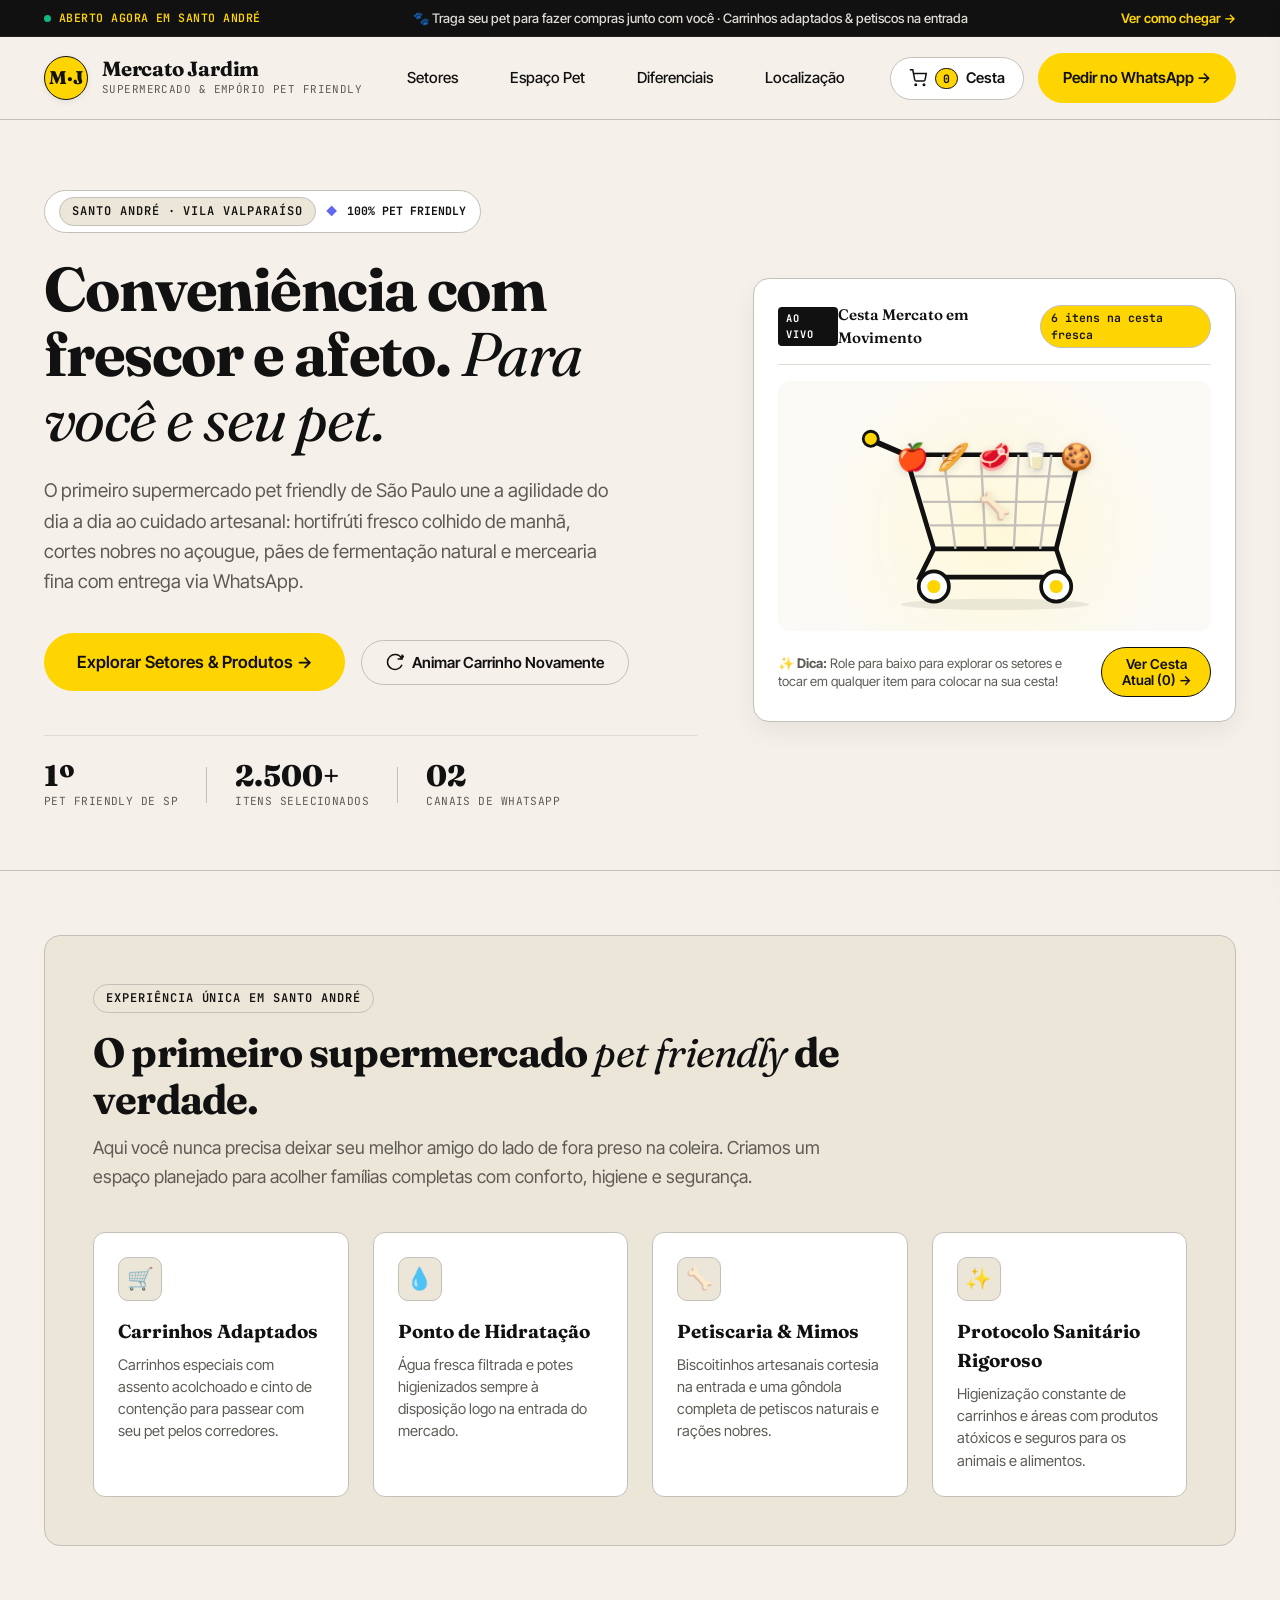
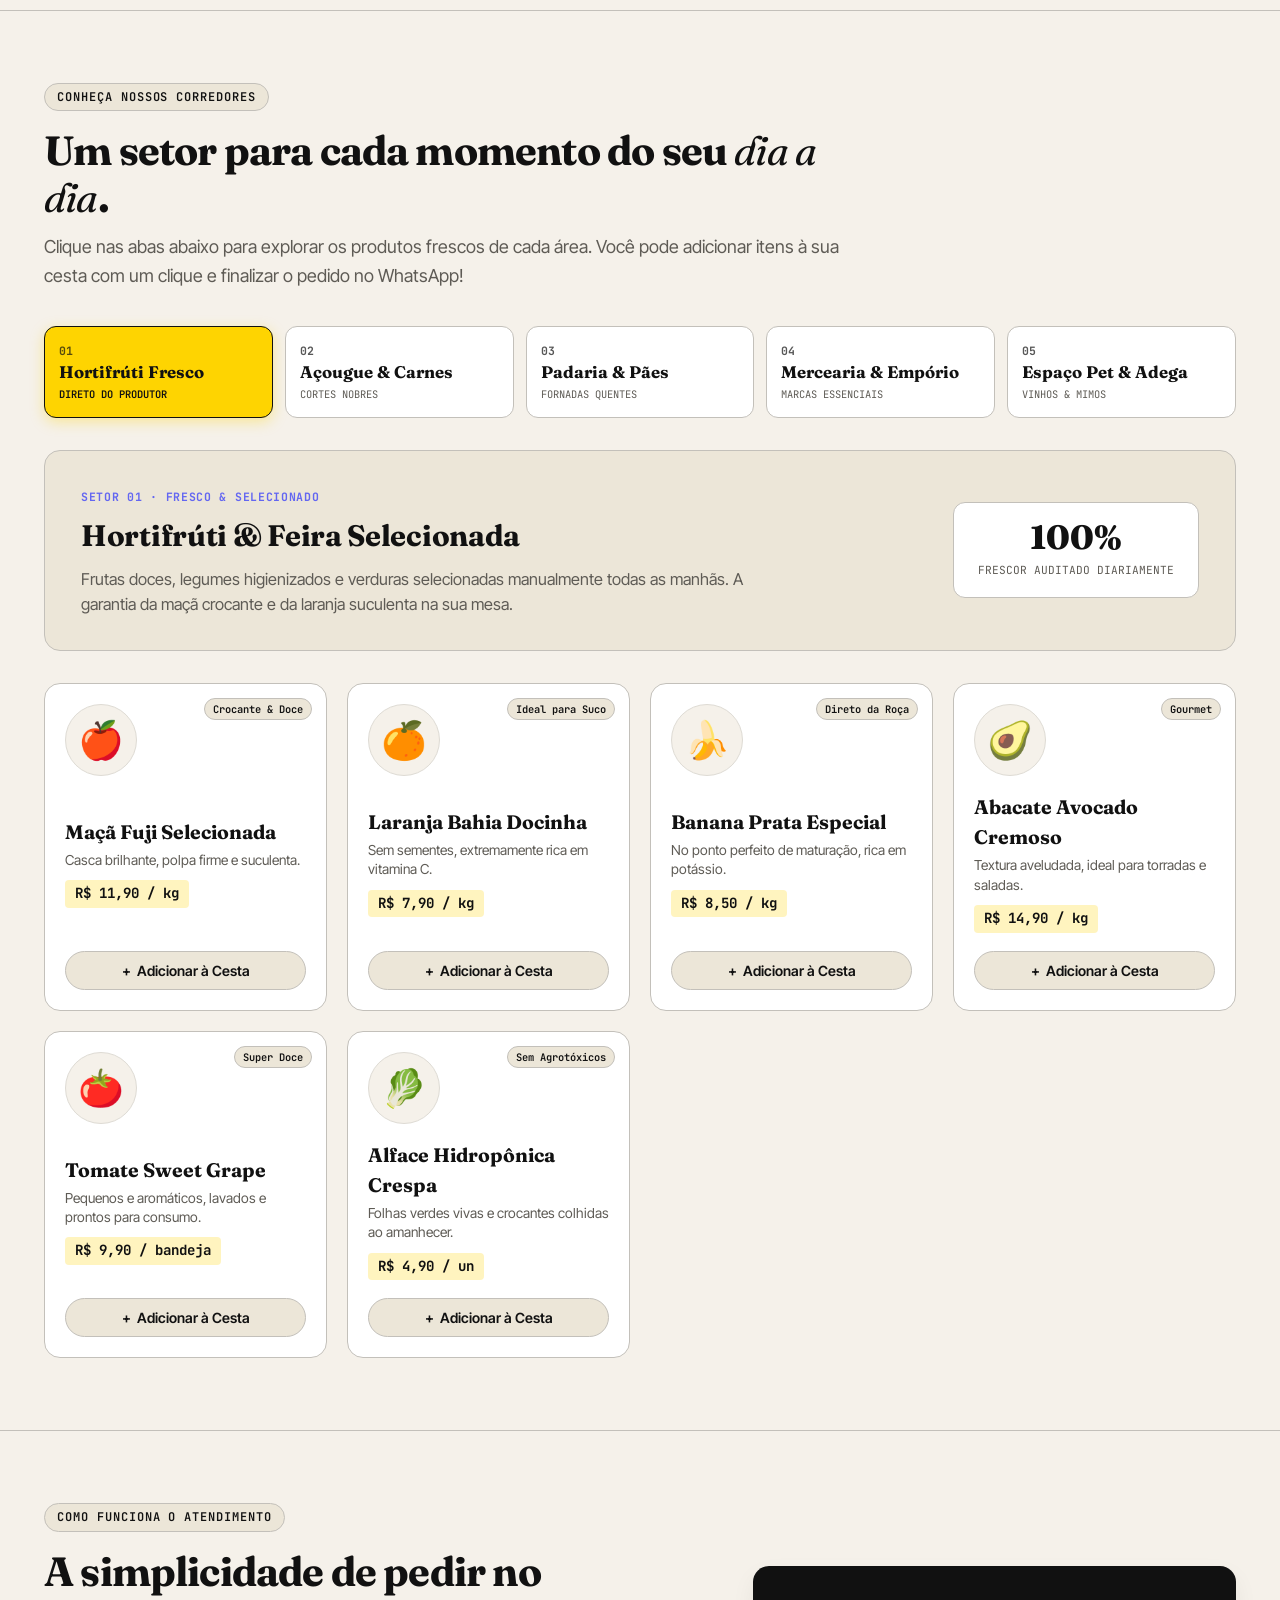
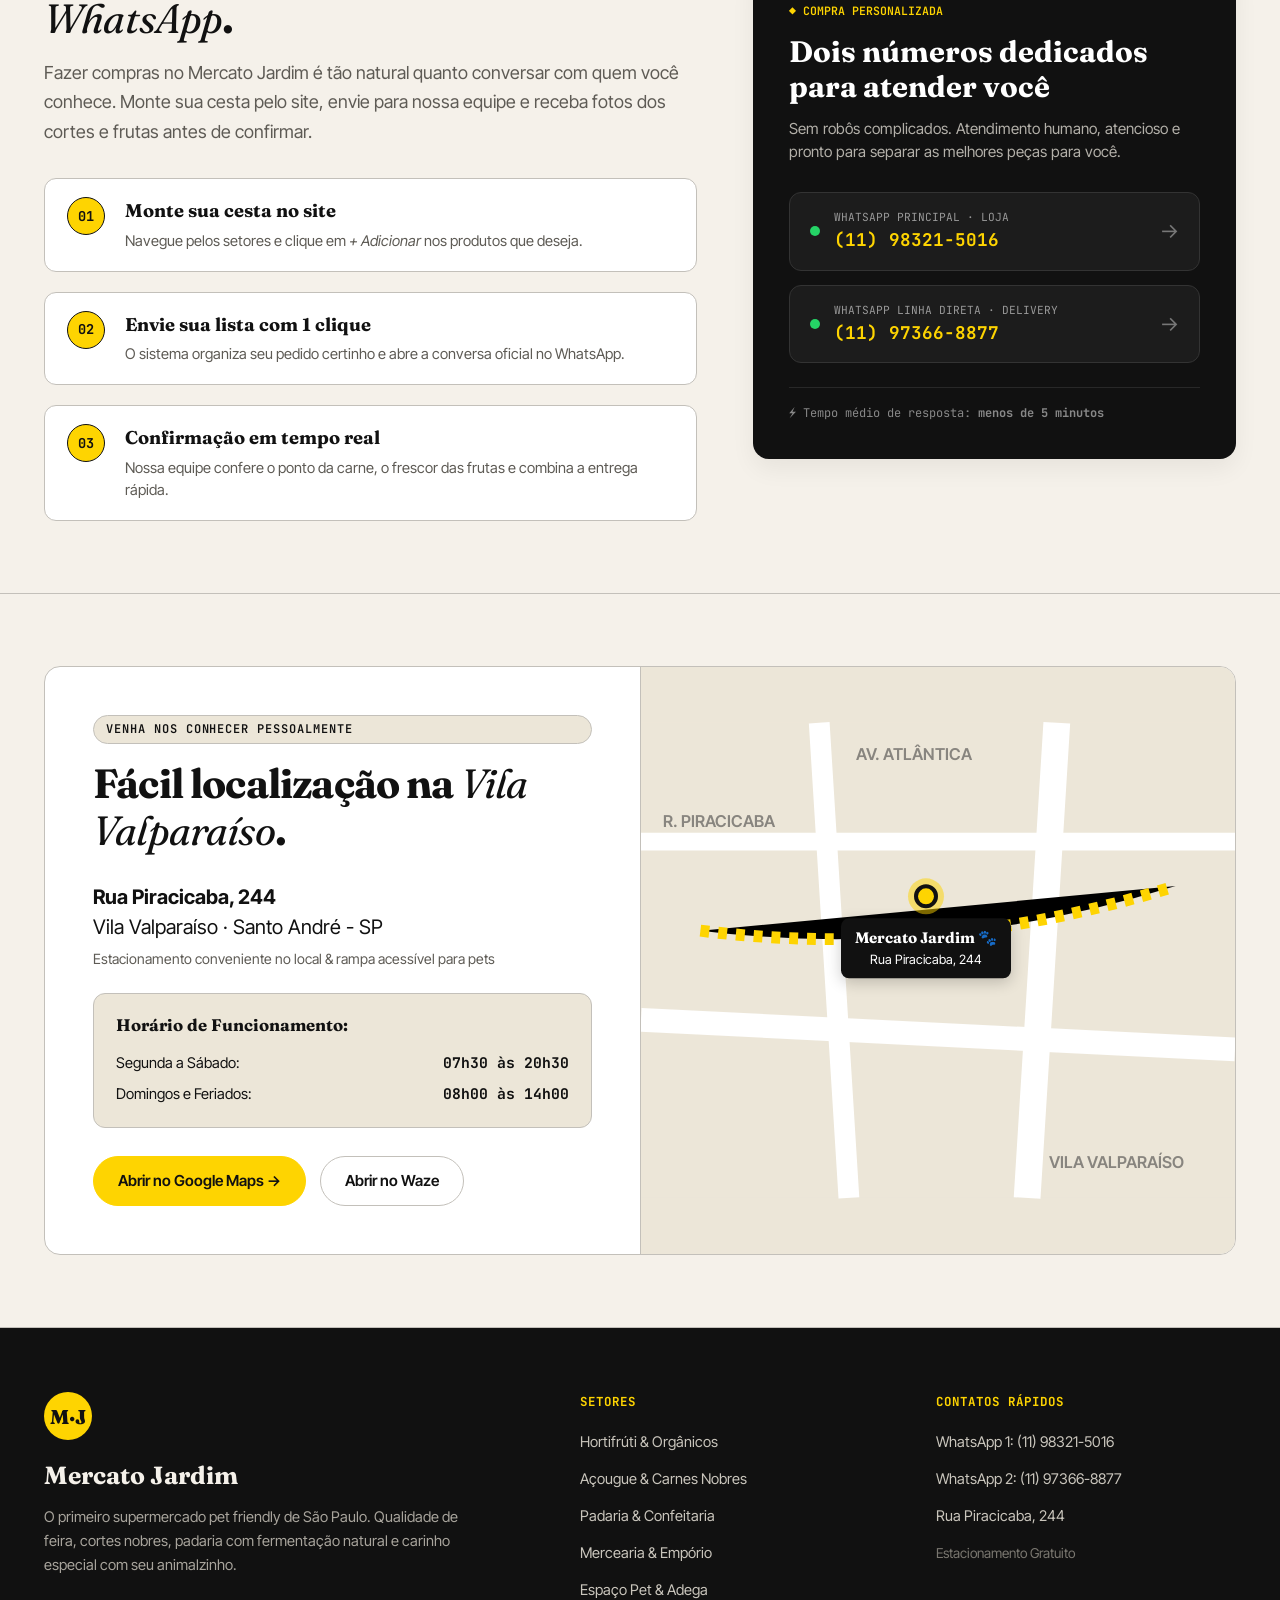
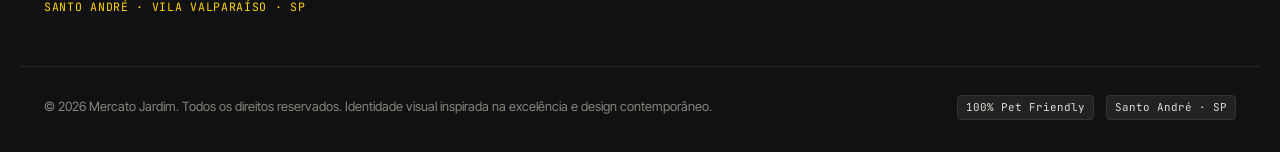
==== index.html @ 83d2b580 "feat: versao inicial do site Mercato Jardim com identidade visual PEG-AI e animacoes" ====
<!DOCTYPE html>
<html lang="pt-BR">
<head>
  <meta charset="UTF-8">
  <meta name="viewport" content="width=device-width, initial-scale=1.0">
  <title>Mercato Jardim · O Primeiro Supermercado Pet Friendly de São Paulo</title>
  <meta name="description" content="Mercato Jardim em Santo André. Hortifrúti selecionado, açougue nobre, padaria artesanal e empório em um espaço 100% pet friendly. Peça pelo WhatsApp!">
  <link rel="icon" type="image/svg+xml" href="data:image/svg+xml,<svg xmlns='http://www.w3.org/2000/svg' viewBox='0 0 100 100'><text y='.9em' font-size='90'>🛒</text></svg>">

  <!-- Google Fonts: Fraunces, Inter Tight, JetBrains Mono -->
  <link rel="preconnect" href="https://fonts.googleapis.com">
  <link rel="preconnect" href="https://fonts.gstatic.com" crossorigin>
  <link href="https://fonts.googleapis.com/css2?family=Fraunces:ital,opsz,wght@0,9..144,300..800;1,9..144,300..800&family=Inter+Tight:wght@400;500;600;700&family=JetBrains+Mono:wght@400;500;600&display=swap" rel="stylesheet">

  <link rel="stylesheet" href="style.css">
</head>
<body>

  <!-- Top Announcement Bar -->
  <div class="top-announcement">
    <div class="container announcement-content">
      <span class="badge-status">
        <span class="status-pulse"></span> Aberto Agora em Santo André
      </span>
      <span class="announcement-text">
        🐾 Traga seu pet para fazer compras junto com você · Carrinhos adaptados & petiscos na entrada
      </span>
      <a href="#localizacao" class="announcement-link">Ver como chegar →</a>
    </div>
  </div>

  <!-- Header / Navigation -->
  <header class="main-header" id="mainHeader">
    <div class="container nav-container">
      <a href="#" class="brand-logo" aria-label="Mercato Jardim Página Inicial">
        <span class="brand-mark">M·J</span>
        <div class="brand-info">
          <span class="brand-name">Mercato Jardim</span>
          <span class="brand-tagline">Supermercado & Empório Pet Friendly</span>
        </div>
      </a>

      <nav class="nav-links" id="navLinks">
        <a href="#setores" class="nav-item">Setores</a>
        <a href="#pet-friendly" class="nav-item">Espaço Pet</a>
        <a href="#diferenciais" class="nav-item">Diferenciais</a>
        <a href="#localizacao" class="nav-item">Localização</a>
      </nav>

      <div class="nav-actions">
        <!-- Floating Cart Trigger Button -->
        <button class="cart-trigger-btn" id="openCartBtn" aria-label="Abrir carrinho de compras">
          <svg class="cart-icon" viewBox="0 0 24 24" fill="none" stroke="currentColor" stroke-width="2">
            <circle cx="9" cy="21" r="1"></circle>
            <circle cx="20" cy="21" r="1"></circle>
            <path d="M1 1h4l2.68 13.39a2 2 0 0 0 2 1.61h9.72a2 2 0 0 0 2-1.61L23 6H6"></path>
          </svg>
          <span class="cart-badge" id="cartCountBadge">0</span>
          <span class="cart-btn-label">Cesta</span>
        </button>

        <a href="https://wa.me/5511983215016?text=Ol%C3%A1%2C%20gostaria%20de%20fazer%20um%20pedido%20no%20Mercato%20Jardim!" target="_blank" rel="noopener" class="btn-primary">
          Pedir no WhatsApp →
        </a>
      </div>
    </div>
  </header>

  <!-- Hero Section with Cart Drop Animation -->
  <section class="hero-section" id="hero">
    <div class="container hero-grid">
      <div class="hero-text-content">
        <div class="hero-pill-badge">
          <span class="mono-badge">SANTO ANDRÉ · VILA VALPARAÍSO</span>
          <span class="dot-separator">◆</span>
          <span class="pill-highlight">100% PET FRIENDLY</span>
        </div>

        <h1 class="hero-title">
          Conveniência com frescor e afeto. <span class="serif-italic">Para você e seu pet.</span>
        </h1>

        <p class="hero-description">
          O primeiro supermercado pet friendly de São Paulo une a agilidade do dia a dia ao cuidado artesanal: hortifrúti fresco colhido de manhã, cortes nobres no açougue, pães de fermentação natural e mercearia fina com entrega via WhatsApp.
        </p>

        <div class="hero-buttons">
          <a href="#setores" class="btn-primary hero-cta-btn">
            Explorar Setores & Produtos →
          </a>
          <button class="btn-secondary" id="replayDropAnimationBtn" title="Ver a animação do carrinho de novo">
            <svg width="18" height="18" viewBox="0 0 24 24" fill="none" stroke="currentColor" stroke-width="2">
              <path d="M21.5 2v6h-6M21.34 15.57a10 10 0 1 1-.57-8.38l5.67-5.67"></path>
            </svg>
            Animar Carrinho Novamente
          </button>
        </div>

        <!-- Quick Stats Strip -->
        <div class="hero-metrics-strip">
          <div class="metric-block">
            <span class="metric-num">1º</span>
            <span class="metric-label">Pet Friendly de SP</span>
          </div>
          <div class="metric-divider"></div>
          <div class="metric-block">
            <span class="metric-num">2.500+</span>
            <span class="metric-label">Itens Selecionados</span>
          </div>
          <div class="metric-divider"></div>
          <div class="metric-block">
            <span class="metric-num">02</span>
            <span class="metric-label">Canais de WhatsApp</span>
          </div>
        </div>
      </div>

      <!-- Animated Interactive Shopping Cart Stage -->
      <div class="hero-animation-wrapper">
        <div class="cart-stage" id="cartStage">
          <!-- Sky / Drop Zone where items fall from -->
          <div class="drop-zone" id="dropZone" aria-hidden="true">
            <!-- Falling items dynamically injected / animated via CSS & JS -->
          </div>

          <!-- Shopping Cart Container -->
          <div class="interactive-cart-card">
            <div class="cart-header-status">
              <span class="status-indicator-tag">AO VIVO</span>
              <span class="cart-status-text">Cesta Mercato em Movimento</span>
              <span class="cart-counter-chip" id="stageCounterChip">6 itens fresquinhos</span>
            </div>

            <!-- SVG Cart Visual Illustration -->
            <div class="cart-visual-container">
              <div class="cart-basket-overlay" id="cartBasketOverlay">
                <!-- Items that landed in the cart -->
              </div>
              
              <div class="cart-svg-art">
                <svg viewBox="0 0 340 220" class="cart-svg" xmlns="http://www.w3.org/2000/svg">
                  <!-- Handle -->
                  <path d="M 40 40 L 75 55" stroke="#111111" stroke-width="6" stroke-linecap="round"/>
                  <circle cx="38" cy="38" r="8" fill="#FED401" stroke="#111111" stroke-width="3"/>
                  
                  <!-- Main Chassis / Grid Structure -->
                  <path d="M 75 55 L 260 55 L 235 155 L 105 155 Z" fill="none" stroke="#111111" stroke-width="5" stroke-linejoin="round"/>
                  <!-- Grid Bars -->
                  <line x1="85" y1="78" x2="252" y2="78" stroke="#C3C0BA" stroke-width="2.5"/>
                  <line x1="93" y1="105" x2="245" y2="105" stroke="#C3C0BA" stroke-width="2.5"/>
                  <line x1="100" y1="130" x2="238" y2="130" stroke="#C3C0BA" stroke-width="2.5"/>
                  <line x1="115" y1="55" x2="128" y2="155" stroke="#C3C0BA" stroke-width="2.5"/>
                  <line x1="155" y1="55" x2="160" y2="155" stroke="#C3C0BA" stroke-width="2.5"/>
                  <line x1="195" y1="55" x2="190" y2="155" stroke="#C3C0BA" stroke-width="2.5"/>
                  <line x1="230" y1="55" x2="218" y2="155" stroke="#C3C0BA" stroke-width="2.5"/>

                  <!-- Bottom Frame & Wheels Base -->
                  <path d="M 105 155 L 90 185 L 245 185" fill="none" stroke="#111111" stroke-width="5" stroke-linecap="round"/>
                  <line x1="235" y1="155" x2="245" y2="185" stroke="#111111" stroke-width="5"/>
                  
                  <!-- Wheels with yellow hubs -->
                  <circle cx="105" cy="195" r="16" fill="#FFFFFF" stroke="#111111" stroke-width="4"/>
                  <circle cx="105" cy="195" r="7" fill="#FED401"/>
                  <circle cx="235" cy="195" r="16" fill="#FFFFFF" stroke="#111111" stroke-width="4"/>
                  <circle cx="235" cy="195" r="7" fill="#FED401"/>

                  <!-- Ground shadow -->
                  <ellipse cx="170" cy="214" rx="100" ry="6" fill="rgba(17,17,17,0.08)"/>
                </svg>
              </div>
            </div>

            <!-- Cart Live Hint & Quick Action -->
            <div class="cart-bottom-actions">
              <p class="cart-drop-tip">
                <span class="sparkle-icon">✨</span> <strong>Dica:</strong> Role para baixo para explorar os setores e tocar em qualquer item para colocar na sua cesta!
              </p>
              <button class="btn-pill-yellow" id="heroAddToCartCTA">
                Ver Cesta Atual (<span id="heroCartCount">0</span>) →
              </button>
            </div>
          </div>
        </div>
      </div>
    </div>
  </section>

  <!-- Pet Friendly Highlight Banner -->
  <section class="pet-friendly-section" id="pet-friendly">
    <div class="container">
      <div class="pet-card-wrapper">
        <div class="pet-card-header">
          <span class="mono-badge">EXPERIÊNCIA ÚNICA EM SANTO ANDRÉ</span>
          <h2 class="section-title-serif">O primeiro supermercado <span class="serif-italic">pet friendly</span> de verdade.</h2>
          <p class="section-subtitle">
            Aqui você nunca precisa deixar seu melhor amigo do lado de fora preso na coleira. Criamos um espaço planejado para acolher famílias completas com conforto, higiene e segurança.
          </p>
        </div>

        <div class="pet-features-grid">
          <div class="pet-feature-item">
            <div class="feature-icon-box">🛒</div>
            <h3>Carrinhos Adaptados</h3>
            <p>Carrinhos especiais com assento acolchoado e cinto de contenção para passear com seu pet pelos corredores.</p>
          </div>

          <div class="pet-feature-item">
            <div class="feature-icon-box">💧</div>
            <h3>Ponto de Hidratação</h3>
            <p>Água fresca filtrada e potes higienizados sempre à disposição logo na entrada do mercado.</p>
          </div>

          <div class="pet-feature-item">
            <div class="feature-icon-box">🦴</div>
            <h3>Petiscaria & Mimos</h3>
            <p>Biscoitinhos artesanais cortesia na entrada e uma gôndola completa de petiscos naturais e rações nobres.</p>
          </div>

          <div class="pet-feature-item">
            <div class="feature-icon-box">✨</div>
            <h3>Protocolo Sanitário Rigoroso</h3>
            <p>Higienização constante de carrinhos e áreas com produtos atóxicos e seguros para os animais e alimentos.</p>
          </div>
        </div>
      </div>
    </div>
  </section>

  <!-- Interactive Sectors Showcase Section -->
  <section class="sectors-section" id="setores">
    <div class="container">
      <div class="section-heading-editorial">
        <span class="mono-badge">CONHEÇA NOSSOS CORREDORES</span>
        <h2 class="section-title-serif">Um setor para cada momento do seu <span class="serif-italic">dia a dia</span>.</h2>
        <p class="section-subtitle">
          Clique nas abas abaixo para explorar os produtos frescos de cada área. Você pode adicionar itens à sua cesta com um clique e finalizar o pedido no WhatsApp!
        </p>
      </div>

      <!-- Sector Navigation Tabs (Style PEG-AI) -->
      <div class="sectors-tabs-nav" role="tablist" aria-label="Setores do Mercado">
        <button class="sector-tab-btn active" data-sector="hortifruti" role="tab" aria-selected="true" id="tab-hortifruti">
          <span class="tab-index">01</span>
          <span class="tab-title">Hortifrúti Fresco</span>
          <span class="tab-tag">Direto do Produtor</span>
        </button>

        <button class="sector-tab-btn" data-sector="acougue" role="tab" aria-selected="false" id="tab-acougue">
          <span class="tab-index">02</span>
          <span class="tab-title">Açougue & Carnes</span>
          <span class="tab-tag">Cortes Nobres</span>
        </button>

        <button class="sector-tab-btn" data-sector="padaria" role="tab" aria-selected="false" id="tab-padaria">
          <span class="tab-index">03</span>
          <span class="tab-title">Padaria & Pães</span>
          <span class="tab-tag">Fornadas Quentes</span>
        </button>

        <button class="sector-tab-btn" data-sector="mercearia" role="tab" aria-selected="false" id="tab-mercearia">
          <span class="tab-index">04</span>
          <span class="tab-title">Mercearia & Empório</span>
          <span class="tab-tag">Marcas Essenciais</span>
        </button>

        <button class="sector-tab-btn" data-sector="petadega" role="tab" aria-selected="false" id="tab-petadega">
          <span class="tab-index">05</span>
          <span class="tab-title">Espaço Pet & Adega</span>
          <span class="tab-tag">Vinhos & Mimos</span>
        </button>
      </div>

      <!-- Sector Info Highlight Card -->
      <div class="sector-banner-card" id="sectorBanner">
        <div class="sector-banner-left">
          <span class="sector-tag-pill" id="sectorPillTag">SETOR 01 · FRESCO & ORGÂNICO</span>
          <h3 class="sector-banner-title" id="sectorBannerTitle">Hortifrúti & Feira Selecionada</h3>
          <p class="sector-banner-desc" id="sectorBannerDesc">
            Frutas doces, legumes higienizados e verduras selecionadas manualmente todas as manhãs. A garantia da maçã crocante e da laranja suculenta na sua mesa.
          </p>
        </div>
        <div class="sector-banner-right">
          <div class="sector-stats-box">
            <span class="stat-highlight">100%</span>
            <span class="stat-detail">Frescor auditado diariamente</span>
          </div>
        </div>
      </div>

      <!-- Products Grid Display -->
      <div class="products-showcase-grid" id="productsGrid">
        <!-- Injected via JavaScript based on active sector -->
      </div>
    </div>
  </section>

  <!-- Institutional / How it works Section -->
  <section class="experience-section" id="diferenciais">
    <div class="container">
      <div class="experience-grid">
        <div class="experience-content">
          <span class="mono-badge">COMO FUNCIONA O ATENDIMENTO</span>
          <h2 class="section-title-serif">A simplicidade de pedir no <span class="serif-italic">WhatsApp</span>.</h2>
          <p class="section-body">
            Fazer compras no Mercato Jardim é tão natural quanto conversar com quem você conhece. Monte sua cesta pelo site, envie para nossa equipe e receba fotos dos cortes e frutas antes de confirmar.
          </p>

          <div class="workflow-steps-list">
            <div class="workflow-step">
              <span class="step-circle">01</span>
              <div class="step-text">
                <h4>Monte sua cesta no site</h4>
                <p>Navegue pelos setores e clique em <em>+ Adicionar</em> nos produtos que deseja.</p>
              </div>
            </div>

            <div class="workflow-step">
              <span class="step-circle">02</span>
              <div class="step-text">
                <h4>Envie sua lista com 1 clique</h4>
                <p>O sistema organiza seu pedido certinho e abre a conversa oficial no WhatsApp.</p>
              </div>
            </div>

            <div class="workflow-step">
              <span class="step-circle">03</span>
              <div class="step-text">
                <h4>Confirmação em tempo real</h4>
                <p>Nossa equipe confere o ponto da carne, o frescor das frutas e combina a entrega rápida.</p>
              </div>
            </div>
          </div>
        </div>

        <div class="experience-card-highlight">
          <div class="card-inner-box">
            <div class="badge-accent">◆ COMPRA PERSONALIZADA</div>
            <h3 class="box-title">Dois números dedicados para atender você</h3>
            <p class="box-desc">Sem robôs complicados. Atendimento humano, atencioso e pronto para separar as melhores peças para você.</p>
            
            <div class="whatsapp-contact-cards">
              <a href="https://wa.me/5511983215016?text=Ol%C3%A1!%20Gostaria%20de%20fazer%20um%20pedido%20no%20Mercato%20Jardim" target="_blank" rel="noopener" class="wa-contact-pill">
                <span class="wa-dot"></span>
                <div class="wa-info">
                  <span class="wa-channel">WhatsApp Principal · Loja</span>
                  <strong class="wa-number">(11) 98321-5016</strong>
                </div>
                <span class="wa-arrow">→</span>
              </a>

              <a href="https://wa.me/5511973668877?text=Ol%C3%A1!%20Gostaria%20de%20fazer%20um%20pedido%20no%20Mercato%20Jardim" target="_blank" rel="noopener" class="wa-contact-pill">
                <span class="wa-dot"></span>
                <div class="wa-info">
                  <span class="wa-channel">WhatsApp Linha Direta · Delivery</span>
                  <strong class="wa-number">(11) 97366-8877</strong>
                </div>
                <span class="wa-arrow">→</span>
              </a>
            </div>

            <div class="box-footer-note">
              <span>⚡ Tempo médio de resposta: <strong>menos de 5 minutos</strong></span>
            </div>
          </div>
        </div>
      </div>
    </div>
  </section>

  <!-- Location & Map Section -->
  <section class="location-section" id="localizacao">
    <div class="container">
      <div class="location-card">
        <div class="location-details">
          <span class="mono-badge">VENHA NOS CONHECER PESSOALMENTE</span>
          <h2 class="section-title-serif">Fácil localização na <span class="serif-italic">Vila Valparaíso</span>.</h2>
          <p class="location-address-p">
            <strong>Rua Piracicaba, 244</strong><br>
            Vila Valparaíso · Santo André - SP<br>
            <span class="cep-note">Estacionamento conveniente no local & rampa acessível para pets</span>
          </p>

          <div class="hours-box">
            <h4 class="hours-title">Horário de Funcionamento:</h4>
            <div class="hours-row">
              <span>Segunda a Sábado:</span>
              <strong>07h30 às 20h30</strong>
            </div>
            <div class="hours-row">
              <span>Domingos e Feriados:</span>
              <strong>08h00 às 14h00</strong>
            </div>
          </div>

          <div class="location-cta-group">
            <a href="https://maps.google.com/?q=Rua+Piracicaba+244+Vila+Valparaiso+Santo+Andre+SP" target="_blank" rel="noopener" class="btn-primary">
              Abrir no Google Maps →
            </a>
            <a href="https://waze.com/ul?q=Rua+Piracicaba+244+Santo+Andre" target="_blank" rel="noopener" class="btn-secondary">
              Abrir no Waze
            </a>
          </div>
        </div>

        <div class="location-visual-map">
          <div class="map-aesthetic-frame">
            <div class="map-pin-overlay">
              <div class="map-pulse-marker"></div>
              <div class="map-tooltip">
                <strong>Mercato Jardim 🐾</strong>
                <span>Rua Piracicaba, 244</span>
              </div>
            </div>
            <!-- Stylized Minimal Map Background SVG -->
            <svg class="map-svg-grid" viewBox="0 0 400 320" xmlns="http://www.w3.org/2000/svg">
              <rect width="400" height="320" fill="#ECE6D8"/>
              <!-- Grid Roads -->
              <path d="M 0 80 L 400 80" stroke="#FFFFFF" stroke-width="12"/>
              <path d="M 0 200 L 400 220" stroke="#FFFFFF" stroke-width="16"/>
              <path d="M 120 0 L 140 320" stroke="#FFFFFF" stroke-width="14"/>
              <path d="M 280 0 L 260 320" stroke="#FFFFFF" stroke-width="18"/>
              <path d="M 40 140 Q 200 160 360 110" stroke="#FED401" stroke-width="8" stroke-dasharray="6,6"/>
              
              <!-- Street Labels -->
              <text x="15" y="70" font-family="'Inter Tight', sans-serif" font-size="11" fill="#88857F" font-weight="600">R. PIRACICABA</text>
              <text x="145" y="25" font-family="'Inter Tight', sans-serif" font-size="11" fill="#88857F" font-weight="600">AV. ATLÂNTICA</text>
              <text x="275" y="300" font-family="'Inter Tight', sans-serif" font-size="11" fill="#88857F" font-weight="600">VILA VALPARAÍSO</text>
            </svg>
          </div>
        </div>
      </div>
    </div>
  </section>

  <!-- Slide-Over Shopping Cart Drawer -->
  <div class="cart-drawer-backdrop" id="cartBackdrop" aria-hidden="true"></div>
  <aside class="cart-drawer" id="cartDrawer" role="dialog" aria-modal="true" aria-labelledby="cartDrawerTitle" aria-hidden="true">
    <div class="cart-drawer-header">
      <div class="cart-title-wrapper">
        <h3 id="cartDrawerTitle" class="cart-drawer-title">Sua Cesta Mercato</h3>
        <span class="cart-drawer-subtitle" id="drawerItemCount">0 itens adicionados</span>
      </div>
      <button class="btn-close-drawer" id="closeCartBtn" aria-label="Fechar carrinho">✕</button>
    </div>

    <!-- Empty State -->
    <div class="cart-empty-state" id="cartEmptyState">
      <div class="empty-icon">🧺</div>
      <h4>Sua cesta ainda está vazia</h4>
      <p>Navegue pelos setores e clique em <strong>+ Adicionar</strong> para montar sua lista de compras.</p>
      <button class="btn-secondary" id="emptyCartExploreBtn">Explorar Produtos Agora →</button>
    </div>

    <!-- Cart Item List -->
    <div class="cart-items-list" id="cartItemsList">
      <!-- Items dynamically rendered here -->
    </div>

    <!-- Cart Footer with WhatsApp Checkout -->
    <div class="cart-drawer-footer" id="cartDrawerFooter">
      <div class="cart-summary-line">
        <span>Total de Itens:</span>
        <strong id="cartSummaryTotal">0 produtos</strong>
      </div>
      <p class="cart-checkout-disclaimer">
        Ao clicar abaixo, sua lista será formatada e enviada diretamente para o WhatsApp oficial do Mercato Jardim.
      </p>

      <div class="checkout-actions">
        <a href="#" id="checkoutWaBtn" class="btn-primary checkout-btn" target="_blank" rel="noopener">
          Enviar Pedido pelo WhatsApp →
        </a>
        <button class="btn-text-clear" id="clearCartBtn">Limpar cesta</button>
      </div>
    </div>
  </aside>

  <!-- Toast Notification -->
  <div class="toast-notification" id="toastNotification" role="status" aria-live="polite">
    <span class="toast-icon">✨</span>
    <span class="toast-message" id="toastMessage">Item adicionado à cesta!</span>
  </div>

  <!-- Footer -->
  <footer class="main-footer">
    <div class="container footer-content">
      <div class="footer-brand-col">
        <div class="footer-logo">M·J</div>
        <h3 class="footer-title">Mercato Jardim</h3>
        <p class="footer-bio">
          O primeiro supermercado pet friendly de São Paulo. Qualidade de feira, cortes nobres, padaria com fermentação natural e carinho especial com seu animalzinho.
        </p>
        <span class="footer-meta">Santo André · Vila Valparaíso · SP</span>
      </div>

      <div class="footer-links-col">
        <span class="footer-col-title">Setores</span>
        <ul class="footer-links">
          <li><a href="#setores" class="footer-link" data-goto="hortifruti">Hortifrúti & Orgânicos</a></li>
          <li><a href="#setores" class="footer-link" data-goto="acougue">Açougue & Carnes Nobres</a></li>
          <li><a href="#setores" class="footer-link" data-goto="padaria">Padaria & Confeitaria</a></li>
          <li><a href="#setores" class="footer-link" data-goto="mercearia">Mercearia & Empório</a></li>
          <li><a href="#setores" class="footer-link" data-goto="petadega">Espaço Pet & Adega</a></li>
        </ul>
      </div>

      <div class="footer-links-col">
        <span class="footer-col-title">Contatos Rápidos</span>
        <ul class="footer-links">
          <li><a href="https://wa.me/5511983215016" target="_blank" rel="noopener" class="footer-link">WhatsApp 1: (11) 98321-5016</a></li>
          <li><a href="https://wa.me/5511973668877" target="_blank" rel="noopener" class="footer-link">WhatsApp 2: (11) 97366-8877</a></li>
          <li><a href="#localizacao" class="footer-link">Rua Piracicaba, 244</a></li>
          <li><span class="footer-link-static">Estacionamento Gratuito</span></li>
        </ul>
      </div>
    </div>

    <div class="container footer-bottom-bar">
      <p>© 2026 Mercato Jardim. Todos os direitos reservados. Identidade visual inspirada na excelência e design contemporâneo.</p>
      <div class="footer-bottom-badges">
        <span class="badge-mini">100% Pet Friendly</span>
        <span class="badge-mini">Santo André · SP</span>
      </div>
    </div>
  </footer>

  <script src="app.js"></script>
</body>
</html>
---- style.css ----
/* ==========================================================================
   Mercato Jardim · Design System (Baseado no Guia de Identidade Visual PEG-AI)
   Tokens: #FED401 (Amarelo), #6366F1 (Índigo), #F5F1EA (Creme), #111111 (Preto)
   ========================================================================== */

:root {
  /* Cores Principais */
  --color-primary: #FED401;
  --color-primary-hover: #e5bf00;
  --color-secondary: #6366F1;
  --color-secondary-hover: #4f46e5;
  --color-bg: #F5F1EA;
  --color-text: #111111;
  --color-text-muted: #5e5b55;
  --color-border: #C3C0BA;
  --color-border-subtle: #dedbd4;
  --color-surface: #ECE6D8;
  --color-surface-hover: #e2dbcc;
  --color-card: #FFFFFF;
  --color-accent-green: #10B981;

  /* Tipografia */
  --font-serif: 'Fraunces', Georgia, serif;
  --font-sans: 'Inter Tight', system-ui, -apple-system, BlinkMacSystemFont, sans-serif;
  --font-mono: 'JetBrains Mono', monospace;

  /* Bordas e Espaçamentos (Unidade base de 4px) */
  --radius-pill: 999px;
  --radius-card: 16px;
  --radius-sm: 8px;
  --radius-badge: 6px;

  /* Transições suaves */
  --transition-fast: 0.15s ease;
  --transition-normal: 0.25s cubic-bezier(0.16, 1, 0.3, 1);
  --transition-bounce: 0.4s cubic-bezier(0.34, 1.56, 0.64, 1);

  /* Sombras editoriais discretas */
  --shadow-subtle: 0 4px 12px rgba(17, 17, 17, 0.04);
  --shadow-card: 0 10px 25px rgba(17, 17, 17, 0.06);
  --shadow-hover: 0 14px 35px rgba(17, 17, 17, 0.09);
  --shadow-drawer: -10px 0 40px rgba(17, 17, 17, 0.15);
}

/* Reset Básico & Box-Sizing */
*, *::before, *::after {
  box-sizing: border-box;
  margin: 0;
  padding: 0;
}

html {
  scroll-behavior: smooth;
  font-size: 16px;
}

body {
  background-color: var(--color-bg);
  color: var(--color-text);
  font-family: var(--font-sans);
  line-height: 1.55;
  -webkit-font-smoothing: antialiased;
  -moz-osx-font-smoothing: grayscale;
  overflow-x: hidden;
}

/* Utilitários de Container */
.container {
  width: 100%;
  max-width: 1240px;
  margin: 0 auto;
  padding: 0 24px;
}

/* Tipografia de Destaque */
.serif-italic {
  font-family: var(--font-serif);
  font-style: italic;
  font-weight: 400;
  color: #111111;
}

.mono-badge {
  display: inline-flex;
  align-items: center;
  gap: 6px;
  font-family: var(--font-mono);
  font-size: 0.75rem;
  font-weight: 600;
  letter-spacing: 0.08em;
  text-transform: uppercase;
  color: var(--color-text);
  background: var(--color-surface);
  border: 1px solid var(--color-border);
  padding: 4px 12px;
  border-radius: var(--radius-pill);
}

/* ==========================================================================
   Top Announcement Bar
   ========================================================================== */
.top-announcement {
  background: #111111;
  color: #F5F1EA;
  font-size: 0.82rem;
  padding: 8px 0;
  border-bottom: 1px solid #222222;
}

.announcement-content {
  display: flex;
  align-items: center;
  justify-content: space-between;
  gap: 16px;
}

.badge-status {
  display: inline-flex;
  align-items: center;
  gap: 8px;
  font-family: var(--font-mono);
  font-size: 0.72rem;
  color: var(--color-primary);
  font-weight: 600;
  text-transform: uppercase;
  letter-spacing: 0.04em;
}

.status-pulse {
  width: 7px;
  height: 7px;
  border-radius: 50%;
  background-color: #10B981;
  box-shadow: 0 0 0 0 rgba(16, 185, 129, 0.7);
  animation: pulse-dot 1.8s infinite;
}

@keyframes pulse-dot {
  0% { transform: scale(0.95); box-shadow: 0 0 0 0 rgba(16, 185, 129, 0.7); }
  70% { transform: scale(1); box-shadow: 0 0 0 6px rgba(16, 185, 129, 0); }
  100% { transform: scale(0.95); box-shadow: 0 0 0 0 rgba(16, 185, 129, 0); }
}

.announcement-text {
  font-weight: 500;
  color: #dedbd4;
}

.announcement-link {
  color: var(--color-primary);
  text-decoration: none;
  font-weight: 600;
  white-space: nowrap;
  transition: opacity var(--transition-fast);
}

.announcement-link:hover {
  text-decoration: underline;
}

/* ==========================================================================
   Main Header & Navigation
   ========================================================================== */
.main-header {
  position: sticky;
  top: 0;
  z-index: 100;
  background: rgba(245, 241, 234, 0.94);
  backdrop-filter: blur(12px);
  border-bottom: 1px solid var(--color-border);
  transition: all var(--transition-normal);
}

.nav-container {
  display: flex;
  align-items: center;
  justify-content: space-between;
  padding: 16px 24px;
}

.brand-logo {
  display: flex;
  align-items: center;
  gap: 14px;
  text-decoration: none;
  color: var(--color-text);
}

.brand-mark {
  background: var(--color-primary);
  color: var(--color-text);
  font-family: var(--font-serif);
  font-weight: 800;
  font-size: 1.15rem;
  width: 44px;
  height: 44px;
  border-radius: 50%;
  display: flex;
  align-items: center;
  justify-content: center;
  border: 1px solid var(--color-text);
  box-shadow: 0 2px 6px rgba(17,17,17,0.08);
}

.brand-info {
  display: flex;
  flex-direction: column;
}

.brand-name {
  font-family: var(--font-serif);
  font-weight: 700;
  font-size: 1.28rem;
  letter-spacing: -0.01em;
  line-height: 1.1;
}

.brand-tagline {
  font-family: var(--font-mono);
  font-size: 0.68rem;
  color: var(--color-text-muted);
  text-transform: uppercase;
  letter-spacing: 0.04em;
}

.nav-links {
  display: flex;
  align-items: center;
  gap: 28px;
}

.nav-item {
  text-decoration: none;
  color: var(--color-text);
  font-size: 0.95rem;
  font-weight: 500;
  padding: 6px 12px;
  border-radius: var(--radius-pill);
  transition: all var(--transition-fast);
}

.nav-item:hover {
  background: var(--color-surface);
}

.nav-actions {
  display: flex;
  align-items: center;
  gap: 14px;
}

/* ==========================================================================
   Botões Estilo PEG-AI (Pill Shape)
   ========================================================================== */
.btn-primary {
  display: inline-flex;
  align-items: center;
  justify-content: center;
  gap: 8px;
  background: var(--color-primary);
  color: var(--color-text);
  font-family: var(--font-sans);
  font-weight: 600;
  font-size: 0.95rem;
  padding: 12px 24px;
  border-radius: var(--radius-pill);
  border: 1px solid var(--color-primary);
  text-decoration: none;
  cursor: pointer;
  box-shadow: none;
  transition: background var(--transition-fast), transform var(--transition-fast);
}

.btn-primary:hover {
  background: var(--color-primary-hover);
  border-color: var(--color-primary-hover);
  transform: translateY(-1px);
}

.btn-secondary {
  display: inline-flex;
  align-items: center;
  justify-content: center;
  gap: 8px;
  background: transparent;
  color: var(--color-text);
  font-family: var(--font-sans);
  font-weight: 600;
  font-size: 0.95rem;
  padding: 12px 24px;
  border-radius: var(--radius-pill);
  border: 1px solid var(--color-border);
  text-decoration: none;
  cursor: pointer;
  transition: all var(--transition-fast);
}

.btn-secondary:hover {
  background: var(--color-surface);
  border-color: var(--color-text);
}

.btn-pill-yellow {
  background: var(--color-primary);
  color: var(--color-text);
  border: 1px solid #111111;
  font-family: var(--font-sans);
  font-weight: 600;
  font-size: 0.85rem;
  padding: 8px 18px;
  border-radius: var(--radius-pill);
  cursor: pointer;
  transition: all var(--transition-fast);
}

.btn-pill-yellow:hover {
  background: #111111;
  color: #FFFFFF;
}

/* Cart Trigger Button in Nav */
.cart-trigger-btn {
  display: inline-flex;
  align-items: center;
  gap: 8px;
  background: var(--color-card);
  border: 1px solid var(--color-border);
  padding: 10px 18px;
  border-radius: var(--radius-pill);
  font-family: var(--font-sans);
  font-weight: 600;
  font-size: 0.92rem;
  color: var(--color-text);
  cursor: pointer;
  position: relative;
  transition: all var(--transition-fast);
}

.cart-trigger-btn:hover {
  border-color: var(--color-text);
  background: var(--color-surface);
}

.cart-icon {
  width: 18px;
  height: 18px;
}

.cart-badge {
  background: var(--color-primary);
  color: var(--color-text);
  font-family: var(--font-mono);
  font-size: 0.72rem;
  font-weight: 700;
  padding: 2px 7px;
  border-radius: var(--radius-pill);
  border: 1px solid var(--color-text);
}

/* ==========================================================================
   Hero Section
   ========================================================================== */
.hero-section {
  padding: 70px 0 60px;
  border-bottom: 1px solid var(--color-border);
  position: relative;
  overflow: hidden;
}

.hero-grid {
  display: grid;
  grid-template-columns: 1.15fr 0.85fr;
  gap: 56px;
  align-items: center;
}

.hero-pill-badge {
  display: inline-flex;
  align-items: center;
  gap: 10px;
  background: var(--color-card);
  border: 1px solid var(--color-border);
  padding: 6px 14px;
  border-radius: var(--radius-pill);
  margin-bottom: 24px;
}

.dot-separator {
  color: var(--color-secondary);
  font-size: 0.7rem;
}

.pill-highlight {
  font-family: var(--font-mono);
  font-size: 0.72rem;
  font-weight: 700;
  color: #111111;
}

.hero-title {
  font-family: var(--font-serif);
  font-weight: 700;
  font-size: 3.85rem;
  line-height: 1.06;
  letter-spacing: -0.025em;
  margin-bottom: 24px;
  color: var(--color-text);
}

.hero-description {
  font-size: 1.18rem;
  color: var(--color-text-muted);
  line-height: 1.6;
  margin-bottom: 36px;
  max-width: 580px;
}

.hero-buttons {
  display: flex;
  align-items: center;
  flex-wrap: wrap;
  gap: 16px;
  margin-bottom: 44px;
}

.hero-cta-btn {
  padding: 15px 32px;
  font-size: 1.05rem;
}

.hero-metrics-strip {
  display: flex;
  align-items: center;
  gap: 28px;
  padding-top: 24px;
  border-top: 1px solid var(--color-border-subtle);
}

.metric-block {
  display: flex;
  flex-direction: column;
}

.metric-num {
  font-family: var(--font-serif);
  font-size: 1.85rem;
  font-weight: 800;
  color: var(--color-text);
  line-height: 1.1;
}

.metric-label {
  font-family: var(--font-mono);
  font-size: 0.7rem;
  text-transform: uppercase;
  color: var(--color-text-muted);
  letter-spacing: 0.04em;
}

.metric-divider {
  width: 1px;
  height: 36px;
  background: var(--color-border);
}

/* ==========================================================================
   Hero Shopping Cart Animation Stage (A ideia do áudio)
   ========================================================================== */
.hero-animation-wrapper {
  position: relative;
}

.cart-stage {
  position: relative;
  width: 100%;
}

.interactive-cart-card {
  background: var(--color-card);
  border: 1px solid var(--color-border);
  border-radius: var(--radius-card);
  padding: 24px;
  box-shadow: var(--shadow-card);
  position: relative;
  overflow: hidden;
}

.cart-header-status {
  display: flex;
  align-items: center;
  justify-content: space-between;
  padding-bottom: 14px;
  border-bottom: 1px solid var(--color-border-subtle);
  margin-bottom: 16px;
}

.status-indicator-tag {
  background: #111111;
  color: #FFFFFF;
  font-family: var(--font-mono);
  font-size: 0.65rem;
  font-weight: 700;
  letter-spacing: 0.08em;
  padding: 3px 8px;
  border-radius: 4px;
}

.cart-status-text {
  font-family: var(--font-serif);
  font-size: 0.95rem;
  font-weight: 600;
  color: var(--color-text);
}

.cart-counter-chip {
  background: var(--color-surface);
  border: 1px solid var(--color-border);
  font-family: var(--font-mono);
  font-size: 0.72rem;
  font-weight: 600;
  padding: 3px 10px;
  border-radius: var(--radius-pill);
}

.cart-visual-container {
  position: relative;
  height: 250px;
  display: flex;
  align-items: center;
  justify-content: center;
  background: radial-gradient(circle at 50% 60%, rgba(254, 212, 1, 0.15) 0%, rgba(245, 241, 234, 0.4) 70%);
  border-radius: 12px;
  overflow: hidden;
}

.cart-svg-art {
  width: 100%;
  max-width: 320px;
  z-index: 1;
}

.cart-svg {
  width: 100%;
  height: auto;
  display: block;
}

/* Drop Zone & Falling Items Animation */
.drop-zone {
  position: absolute;
  top: 0;
  left: 0;
  width: 100%;
  height: 100%;
  pointer-events: none;
  z-index: 3;
}

.falling-item {
  position: absolute;
  display: flex;
  flex-direction: column;
  align-items: center;
  justify-content: center;
  cursor: default;
  transition: transform 0.2s ease;
}

.falling-emoji {
  font-size: 2.1rem;
  filter: drop-shadow(0 4px 6px rgba(0,0,0,0.15));
  display: inline-block;
  user-select: none;
}

.falling-label {
  font-family: var(--font-mono);
  font-size: 0.65rem;
  background: rgba(17, 17, 17, 0.88);
  color: #FFFFFF;
  padding: 1px 6px;
  border-radius: 4px;
  margin-top: -2px;
  white-space: nowrap;
}

/* Landed items inside cart basket */
.cart-basket-overlay {
  position: absolute;
  top: 55px;
  left: 50%;
  transform: translateX(-50%);
  width: 200px;
  height: 95px;
  display: flex;
  flex-wrap: wrap;
  align-items: flex-end;
  justify-content: center;
  gap: 8px;
  z-index: 2;
  pointer-events: none;
  padding-bottom: 8px;
}

.landed-item {
  font-size: 1.65rem;
  filter: drop-shadow(0 2px 4px rgba(0,0,0,0.12));
  animation: basket-pop 0.4s cubic-bezier(0.34, 1.56, 0.64, 1);
  display: inline-block;
}

@keyframes basket-pop {
  0% { transform: scale(0.3) translateY(-30px); opacity: 0; }
  70% { transform: scale(1.15) translateY(2px); }
  100% { transform: scale(1) translateY(0); opacity: 1; }
}

.cart-bottom-actions {
  display: flex;
  align-items: center;
  justify-content: space-between;
  margin-top: 16px;
  gap: 16px;
}

.cart-drop-tip {
  font-size: 0.82rem;
  color: var(--color-text-muted);
  line-height: 1.4;
}

.sparkle-icon {
  color: var(--color-secondary);
}

/* ==========================================================================
   Pet Friendly Highlight Section
   ========================================================================== */
.pet-friendly-section {
  padding: 64px 0;
  border-bottom: 1px solid var(--color-border);
}

.pet-card-wrapper {
  background: var(--color-surface);
  border: 1px solid var(--color-border);
  border-radius: var(--radius-card);
  padding: 48px;
}

.pet-card-header {
  max-width: 760px;
  margin-bottom: 40px;
}

.section-title-serif {
  font-family: var(--font-serif);
  font-size: 2.55rem;
  font-weight: 700;
  line-height: 1.15;
  letter-spacing: -0.02em;
  margin: 16px 0 12px;
}

.section-subtitle {
  font-size: 1.12rem;
  color: var(--color-text-muted);
  line-height: 1.6;
}

.pet-features-grid {
  display: grid;
  grid-template-columns: repeat(4, 1fr);
  gap: 24px;
}

.pet-feature-item {
  background: var(--color-card);
  border: 1px solid var(--color-border);
  border-radius: 12px;
  padding: 24px;
  transition: transform var(--transition-normal), box-shadow var(--transition-normal);
}

.pet-feature-item:hover {
  transform: translateY(-3px);
  box-shadow: var(--shadow-card);
}

.feature-icon-box {
  width: 44px;
  height: 44px;
  border-radius: 10px;
  background: var(--color-surface);
  border: 1px solid var(--color-border);
  display: flex;
  align-items: center;
  justify-content: center;
  font-size: 1.35rem;
  margin-bottom: 16px;
}

.pet-feature-item h3 {
  font-family: var(--font-serif);
  font-size: 1.18rem;
  font-weight: 700;
  margin-bottom: 8px;
}

.pet-feature-item p {
  font-size: 0.92rem;
  color: var(--color-text-muted);
  line-height: 1.5;
}

/* ==========================================================================
   Interactive Sectors Showcase (A ideia do áudio: Hortifrúti, Carnes, Pães...)
   ========================================================================== */
.sectors-section {
  padding: 72px 0;
  border-bottom: 1px solid var(--color-border);
}

.section-heading-editorial {
  max-width: 820px;
  margin-bottom: 36px;
}

/* Sector Tabs (Style PEG-AI) */
.sectors-tabs-nav {
  display: grid;
  grid-template-columns: repeat(5, 1fr);
  gap: 12px;
  margin-bottom: 32px;
}

.sector-tab-btn {
  background: var(--color-card);
  border: 1px solid var(--color-border);
  border-radius: 12px;
  padding: 16px 14px;
  text-align: left;
  cursor: pointer;
  display: flex;
  flex-direction: column;
  gap: 4px;
  transition: all var(--transition-normal);
  position: relative;
}

.sector-tab-btn:hover {
  background: var(--color-surface);
  border-color: var(--color-text);
}

.sector-tab-btn.active {
  background: var(--color-primary);
  border-color: #111111;
  box-shadow: 0 4px 14px rgba(254, 212, 1, 0.35);
}

.tab-index {
  font-family: var(--font-mono);
  font-size: 0.72rem;
  font-weight: 700;
  color: var(--color-text);
  opacity: 0.7;
}

.tab-title {
  font-family: var(--font-serif);
  font-size: 1.05rem;
  font-weight: 700;
  color: var(--color-text);
  line-height: 1.2;
}

.tab-tag {
  font-family: var(--font-mono);
  font-size: 0.65rem;
  color: var(--color-text-muted);
  text-transform: uppercase;
}

.sector-tab-btn.active .tab-tag {
  color: #111111;
  font-weight: 600;
}

/* Sector Info Highlight Card */
.sector-banner-card {
  background: var(--color-surface);
  border: 1px solid var(--color-border);
  border-radius: var(--radius-card);
  padding: 32px 36px;
  display: flex;
  align-items: center;
  justify-content: space-between;
  gap: 32px;
  margin-bottom: 32px;
}

.sector-tag-pill {
  display: inline-block;
  font-family: var(--font-mono);
  font-size: 0.72rem;
  font-weight: 700;
  color: var(--color-secondary);
  letter-spacing: 0.06em;
  margin-bottom: 8px;
}

.sector-banner-title {
  font-family: var(--font-serif);
  font-size: 1.85rem;
  font-weight: 700;
  letter-spacing: -0.01em;
  margin-bottom: 8px;
}

.sector-banner-desc {
  font-size: 1.02rem;
  color: var(--color-text-muted);
  max-width: 680px;
}

.sector-stats-box {
  background: var(--color-card);
  border: 1px solid var(--color-border);
  border-radius: 12px;
  padding: 16px 24px;
  text-align: center;
  min-width: 170px;
}

.stat-highlight {
  display: block;
  font-family: var(--font-serif);
  font-size: 2.1rem;
  font-weight: 800;
  color: var(--color-text);
  line-height: 1.1;
}

.stat-detail {
  font-family: var(--font-mono);
  font-size: 0.7rem;
  color: var(--color-text-muted);
  text-transform: uppercase;
}

/* Products Showcase Grid */
.products-showcase-grid {
  display: grid;
  grid-template-columns: repeat(4, 1fr);
  gap: 20px;
}

.product-card {
  background: var(--color-card);
  border: 1px solid var(--color-border);
  border-radius: var(--radius-card);
  padding: 20px;
  display: flex;
  flex-direction: column;
  justify-content: space-between;
  position: relative;
  transition: transform var(--transition-normal), box-shadow var(--transition-normal);
}

.product-card:hover {
  transform: translateY(-4px);
  box-shadow: var(--shadow-hover);
  border-color: var(--color-text);
}

.product-badge-tag {
  position: absolute;
  top: 14px;
  right: 14px;
  background: var(--color-surface);
  border: 1px solid var(--color-border);
  font-family: var(--font-mono);
  font-size: 0.65rem;
  font-weight: 600;
  padding: 2px 8px;
  border-radius: var(--radius-pill);
}

.product-icon-visual {
  width: 72px;
  height: 72px;
  background: var(--color-bg);
  border-radius: 50%;
  display: flex;
  align-items: center;
  justify-content: center;
  font-size: 2.3rem;
  margin-bottom: 16px;
  border: 1px solid var(--color-border-subtle);
  transition: transform 0.3s var(--transition-bounce);
}

.product-card:hover .product-icon-visual {
  transform: scale(1.1) rotate(6deg);
}

.product-info-body {
  margin-bottom: 18px;
}

.product-name {
  font-family: var(--font-serif);
  font-size: 1.22rem;
  font-weight: 700;
  color: var(--color-text);
  margin-bottom: 4px;
}

.product-desc {
  font-size: 0.86rem;
  color: var(--color-text-muted);
  line-height: 1.4;
  margin-bottom: 10px;
}

.product-price-pill {
  font-family: var(--font-mono);
  font-size: 0.88rem;
  font-weight: 700;
  color: #111111;
  background: rgba(254, 212, 1, 0.25);
  padding: 3px 10px;
  border-radius: 4px;
  display: inline-block;
}

.btn-add-product {
  width: 100%;
  display: flex;
  align-items: center;
  justify-content: center;
  gap: 6px;
  background: var(--color-surface);
  border: 1px solid var(--color-border);
  padding: 10px 16px;
  border-radius: var(--radius-pill);
  font-family: var(--font-sans);
  font-weight: 600;
  font-size: 0.88rem;
  color: var(--color-text);
  cursor: pointer;
  transition: all var(--transition-fast);
}

.btn-add-product:hover {
  background: var(--color-primary);
  border-color: #111111;
  color: #111111;
}

/* ==========================================================================
   Experience & How it Works Section
   ========================================================================== */
.experience-section {
  padding: 72px 0;
  border-bottom: 1px solid var(--color-border);
}

.experience-grid {
  display: grid;
  grid-template-columns: 1.15fr 0.85fr;
  gap: 56px;
  align-items: center;
}

.section-body {
  font-size: 1.12rem;
  color: var(--color-text-muted);
  line-height: 1.65;
  margin: 16px 0 32px;
}

.workflow-steps-list {
  display: flex;
  flex-direction: column;
  gap: 20px;
}

.workflow-step {
  display: flex;
  align-items: flex-start;
  gap: 20px;
  background: var(--color-card);
  border: 1px solid var(--color-border);
  border-radius: 12px;
  padding: 18px 22px;
}

.step-circle {
  font-family: var(--font-mono);
  font-size: 0.85rem;
  font-weight: 700;
  width: 38px;
  height: 38px;
  background: var(--color-primary);
  border: 1px solid var(--color-text);
  border-radius: 50%;
  display: flex;
  align-items: center;
  justify-content: center;
  flex-shrink: 0;
}

.step-text h4 {
  font-family: var(--font-serif);
  font-size: 1.15rem;
  font-weight: 700;
  margin-bottom: 4px;
}

.step-text p {
  font-size: 0.92rem;
  color: var(--color-text-muted);
}

/* WhatsApp Highlight Card */
.experience-card-highlight {
  background: #111111;
  color: #FFFFFF;
  border-radius: var(--radius-card);
  padding: 36px;
  box-shadow: var(--shadow-card);
}

.badge-accent {
  font-family: var(--font-mono);
  font-size: 0.72rem;
  font-weight: 600;
  color: var(--color-primary);
  margin-bottom: 14px;
}

.box-title {
  font-family: var(--font-serif);
  font-size: 1.85rem;
  font-weight: 700;
  line-height: 1.2;
  margin-bottom: 12px;
}

.box-desc {
  font-size: 0.95rem;
  color: #b3b0a9;
  line-height: 1.55;
  margin-bottom: 28px;
}

.whatsapp-contact-cards {
  display: flex;
  flex-direction: column;
  gap: 14px;
  margin-bottom: 24px;
}

.wa-contact-pill {
  display: flex;
  align-items: center;
  justify-content: space-between;
  background: #1c1c1c;
  border: 1px solid #333333;
  padding: 16px 20px;
  border-radius: 12px;
  text-decoration: none;
  color: #FFFFFF;
  transition: all var(--transition-fast);
}

.wa-contact-pill:hover {
  background: #252525;
  border-color: var(--color-primary);
  transform: translateX(4px);
}

.wa-dot {
  width: 10px;
  height: 10px;
  border-radius: 50%;
  background: #25D366;
  margin-right: 14px;
  flex-shrink: 0;
}

.wa-info {
  display: flex;
  flex-direction: column;
  flex-grow: 1;
}

.wa-channel {
  font-family: var(--font-mono);
  font-size: 0.7rem;
  color: #999999;
  text-transform: uppercase;
}

.wa-number {
  font-family: var(--font-mono);
  font-size: 1.1rem;
  color: var(--color-primary);
}

.wa-arrow {
  font-size: 1.3rem;
  color: #777777;
  transition: color var(--transition-fast);
}

.wa-contact-pill:hover .wa-arrow {
  color: var(--color-primary);
}

.box-footer-note {
  font-family: var(--font-mono);
  font-size: 0.75rem;
  color: #888888;
  border-top: 1px solid #282828;
  padding-top: 16px;
}

/* ==========================================================================
   Location Section
   ========================================================================== */
.location-section {
  padding: 72px 0;
  border-bottom: 1px solid var(--color-border);
}

.location-card {
  background: var(--color-card);
  border: 1px solid var(--color-border);
  border-radius: var(--radius-card);
  display: grid;
  grid-template-columns: 1fr 1fr;
  overflow: hidden;
}

.location-details {
  padding: 48px;
  display: flex;
  flex-direction: column;
  justify-content: center;
}

.location-address-p {
  font-size: 1.25rem;
  line-height: 1.5;
  color: var(--color-text);
  margin: 16px 0 24px;
}

.cep-note {
  font-size: 0.88rem;
  color: var(--color-text-muted);
  display: block;
  margin-top: 6px;
}

.hours-box {
  background: var(--color-surface);
  border: 1px solid var(--color-border);
  border-radius: 12px;
  padding: 18px 22px;
  margin-bottom: 28px;
}

.hours-title {
  font-family: var(--font-serif);
  font-size: 1.05rem;
  margin-bottom: 10px;
}

.hours-row {
  display: flex;
  justify-content: space-between;
  font-size: 0.92rem;
  padding: 4px 0;
}

.hours-row strong {
  font-family: var(--font-mono);
}

.location-cta-group {
  display: flex;
  align-items: center;
  gap: 14px;
  flex-wrap: wrap;
}

.location-visual-map {
  background: var(--color-surface);
  border-left: 1px solid var(--color-border);
  display: flex;
  align-items: center;
  justify-content: center;
  position: relative;
  min-height: 380px;
  overflow: hidden;
}

.map-aesthetic-frame {
  width: 100%;
  height: 100%;
  position: relative;
}

.map-svg-grid {
  width: 100%;
  height: 100%;
  object-fit: cover;
}

.map-pin-overlay {
  position: absolute;
  top: 45%;
  left: 48%;
  transform: translate(-50%, -50%);
  z-index: 5;
  display: flex;
  flex-direction: column;
  align-items: center;
}

.map-pulse-marker {
  width: 24px;
  height: 24px;
  background: var(--color-primary);
  border: 4px solid #111111;
  border-radius: 50%;
  box-shadow: 0 0 0 6px rgba(254, 212, 1, 0.5);
  animation: pulse-marker 2s infinite;
}

@keyframes pulse-marker {
  0% { box-shadow: 0 0 0 0 rgba(254, 212, 1, 0.7); }
  70% { box-shadow: 0 0 0 16px rgba(254, 212, 1, 0); }
  100% { box-shadow: 0 0 0 0 rgba(254, 212, 1, 0); }
}

.map-tooltip {
  background: #111111;
  color: #FFFFFF;
  padding: 8px 14px;
  border-radius: 8px;
  margin-top: 10px;
  display: flex;
  flex-direction: column;
  align-items: center;
  font-size: 0.8rem;
  box-shadow: 0 4px 15px rgba(0,0,0,0.2);
}

.map-tooltip strong {
  font-family: var(--font-serif);
  font-size: 0.95rem;
}

/* ==========================================================================
   Slide-Over Shopping Cart Drawer
   ========================================================================== */
.cart-drawer-backdrop {
  position: fixed;
  top: 0;
  left: 0;
  width: 100vw;
  height: 100vh;
  background: rgba(17, 17, 17, 0.55);
  backdrop-filter: blur(4px);
  z-index: 998;
  opacity: 0;
  pointer-events: none;
  transition: opacity 0.3s ease;
}

.cart-drawer-backdrop.active {
  opacity: 1;
  pointer-events: auto;
}

.cart-drawer {
  position: fixed;
  top: 0;
  right: -480px;
  width: 100%;
  max-width: 440px;
  height: 100vh;
  background: var(--color-bg);
  box-shadow: var(--shadow-drawer);
  z-index: 999;
  display: flex;
  flex-direction: column;
  transition: right 0.35s cubic-bezier(0.16, 1, 0.3, 1);
  border-left: 1px solid var(--color-border);
}

.cart-drawer.active {
  right: 0;
}

.cart-drawer-header {
  padding: 24px;
  background: var(--color-card);
  border-bottom: 1px solid var(--color-border);
  display: flex;
  align-items: center;
  justify-content: space-between;
}

.cart-drawer-title {
  font-family: var(--font-serif);
  font-size: 1.45rem;
  font-weight: 700;
}

.cart-drawer-subtitle {
  font-family: var(--font-mono);
  font-size: 0.75rem;
  color: var(--color-text-muted);
}

.btn-close-drawer {
  background: var(--color-surface);
  border: 1px solid var(--color-border);
  width: 36px;
  height: 36px;
  border-radius: 50%;
  display: flex;
  align-items: center;
  justify-content: center;
  cursor: pointer;
  font-size: 1rem;
  font-weight: 700;
  transition: background var(--transition-fast);
}

.btn-close-drawer:hover {
  background: var(--color-border);
}

.cart-empty-state {
  flex-grow: 1;
  display: flex;
  flex-direction: column;
  align-items: center;
  justify-content: center;
  padding: 40px;
  text-align: center;
}

.empty-icon {
  font-size: 3.5rem;
  margin-bottom: 16px;
}

.cart-empty-state h4 {
  font-family: var(--font-serif);
  font-size: 1.35rem;
  margin-bottom: 8px;
}

.cart-empty-state p {
  font-size: 0.92rem;
  color: var(--color-text-muted);
  margin-bottom: 24px;
}

.cart-items-list {
  flex-grow: 1;
  overflow-y: auto;
  padding: 20px;
  display: flex;
  flex-direction: column;
  gap: 12px;
}

.cart-item-row {
  background: var(--color-card);
  border: 1px solid var(--color-border);
  border-radius: 12px;
  padding: 14px;
  display: flex;
  align-items: center;
  justify-content: space-between;
  gap: 12px;
}

.cart-item-left {
  display: flex;
  align-items: center;
  gap: 12px;
}

.cart-item-icon {
  font-size: 1.6rem;
  background: var(--color-surface);
  width: 42px;
  height: 42px;
  display: flex;
  align-items: center;
  justify-content: center;
  border-radius: 8px;
}

.cart-item-info h5 {
  font-family: var(--font-serif);
  font-size: 1.05rem;
  font-weight: 700;
}

.cart-item-sector {
  font-family: var(--font-mono);
  font-size: 0.65rem;
  color: var(--color-text-muted);
}

.cart-item-controls {
  display: flex;
  align-items: center;
  gap: 8px;
}

.qty-btn {
  background: var(--color-surface);
  border: 1px solid var(--color-border);
  width: 28px;
  height: 28px;
  border-radius: 50%;
  font-size: 0.9rem;
  font-weight: 700;
  display: flex;
  align-items: center;
  justify-content: center;
  cursor: pointer;
  transition: background var(--transition-fast);
}

.qty-btn:hover {
  background: var(--color-primary);
}

.qty-num {
  font-family: var(--font-mono);
  font-size: 0.88rem;
  font-weight: 700;
  min-width: 18px;
  text-align: center;
}

.cart-drawer-footer {
  padding: 24px;
  background: var(--color-card);
  border-top: 1px solid var(--color-border);
}

.cart-summary-line {
  display: flex;
  justify-content: space-between;
  align-items: center;
  font-size: 1.05rem;
  margin-bottom: 12px;
}

.cart-summary-line strong {
  font-family: var(--font-mono);
  font-size: 1.15rem;
}

.cart-checkout-disclaimer {
  font-size: 0.78rem;
  color: var(--color-text-muted);
  line-height: 1.4;
  margin-bottom: 18px;
}

.checkout-actions {
  display: flex;
  flex-direction: column;
  gap: 10px;
}

.checkout-btn {
  width: 100%;
  padding: 14px;
  font-size: 1rem;
}

.btn-text-clear {
  background: none;
  border: none;
  font-family: var(--font-mono);
  font-size: 0.75rem;
  color: var(--color-text-muted);
  text-decoration: underline;
  cursor: pointer;
  text-align: center;
  padding: 6px;
}

.btn-text-clear:hover {
  color: #ef4444;
}

/* ==========================================================================
   Toast Notification
   ========================================================================== */
.toast-notification {
  position: fixed;
  bottom: 24px;
  left: 50%;
  transform: translateX(-50%) translateY(100px);
  background: #111111;
  color: #FFFFFF;
  padding: 12px 24px;
  border-radius: var(--radius-pill);
  box-shadow: 0 10px 30px rgba(0,0,0,0.25);
  display: flex;
  align-items: center;
  gap: 10px;
  z-index: 1000;
  font-size: 0.92rem;
  font-weight: 500;
  opacity: 0;
  transition: all 0.35s cubic-bezier(0.16, 1, 0.3, 1);
  pointer-events: none;
}

.toast-notification.show {
  transform: translateX(-50%) translateY(0);
  opacity: 1;
}

/* ==========================================================================
   Footer
   ========================================================================== */
.main-footer {
  background: #111111;
  color: #F5F1EA;
  padding: 64px 0 32px;
}

.footer-content {
  display: grid;
  grid-template-columns: 1.6fr 1fr 1fr;
  gap: 56px;
  margin-bottom: 48px;
}

.footer-logo {
  width: 48px;
  height: 48px;
  border-radius: 50%;
  background: var(--color-primary);
  color: #111111;
  font-family: var(--font-serif);
  font-weight: 800;
  font-size: 1.25rem;
  display: flex;
  align-items: center;
  justify-content: center;
  margin-bottom: 16px;
}

.footer-title {
  font-family: var(--font-serif);
  font-size: 1.55rem;
  margin-bottom: 12px;
}

.footer-bio {
  font-size: 0.92rem;
  color: #a8a49c;
  line-height: 1.6;
  max-width: 420px;
  margin-bottom: 16px;
}

.footer-meta {
  font-family: var(--font-mono);
  font-size: 0.72rem;
  color: var(--color-primary);
  text-transform: uppercase;
  letter-spacing: 0.06em;
}

.footer-col-title {
  font-family: var(--font-mono);
  font-size: 0.78rem;
  font-weight: 700;
  text-transform: uppercase;
  color: var(--color-primary);
  letter-spacing: 0.08em;
  display: block;
  margin-bottom: 18px;
}

.footer-links {
  list-style: none;
  display: flex;
  flex-direction: column;
  gap: 12px;
}

.footer-link {
  color: #c9c5bc;
  text-decoration: none;
  font-size: 0.92rem;
  transition: color var(--transition-fast);
}

.footer-link:hover {
  color: var(--color-primary);
}

.footer-link-static {
  color: #7a7770;
  font-size: 0.85rem;
}

.footer-bottom-bar {
  border-top: 1px solid #262626;
  padding-top: 28px;
  display: flex;
  align-items: center;
  justify-content: space-between;
  font-size: 0.8rem;
  color: #88857f;
}

.footer-bottom-badges {
  display: flex;
  gap: 12px;
}

.badge-mini {
  background: #222222;
  border: 1px solid #333333;
  color: #dedbd4;
  font-family: var(--font-mono);
  font-size: 0.68rem;
  padding: 3px 8px;
  border-radius: 4px;
}

/* ==========================================================================
   Responsividade (Mobile & Tablet)
   ========================================================================== */
@media (max-width: 1024px) {
  .hero-grid {
    grid-template-columns: 1fr;
    gap: 40px;
  }
  .hero-title {
    font-size: 3rem;
  }
  .sectors-tabs-nav {
    grid-template-columns: repeat(3, 1fr);
  }
  .products-showcase-grid {
    grid-template-columns: repeat(2, 1fr);
  }
  .pet-features-grid {
    grid-template-columns: repeat(2, 1fr);
  }
  .experience-grid {
    grid-template-columns: 1fr;
  }
  .location-card {
    grid-template-columns: 1fr;
  }
  .footer-content {
    grid-template-columns: 1fr 1fr;
  }
}

@media (max-width: 768px) {
  .top-announcement {
    display: none;
  }
  .nav-links {
    display: none;
  }
  .hero-title {
    font-size: 2.35rem;
  }
  .sectors-tabs-nav {
    grid-template-columns: 1fr;
  }
  .products-showcase-grid {
    grid-template-columns: 1fr;
  }
  .pet-features-grid {
    grid-template-columns: 1fr;
  }
  .pet-card-wrapper {
    padding: 24px;
  }
  .sector-banner-card {
    flex-direction: column;
    align-items: flex-start;
  }
  .footer-content {
    grid-template-columns: 1fr;
  }
  .footer-bottom-bar {
    flex-direction: column;
    gap: 16px;
    text-align: center;
  }
}
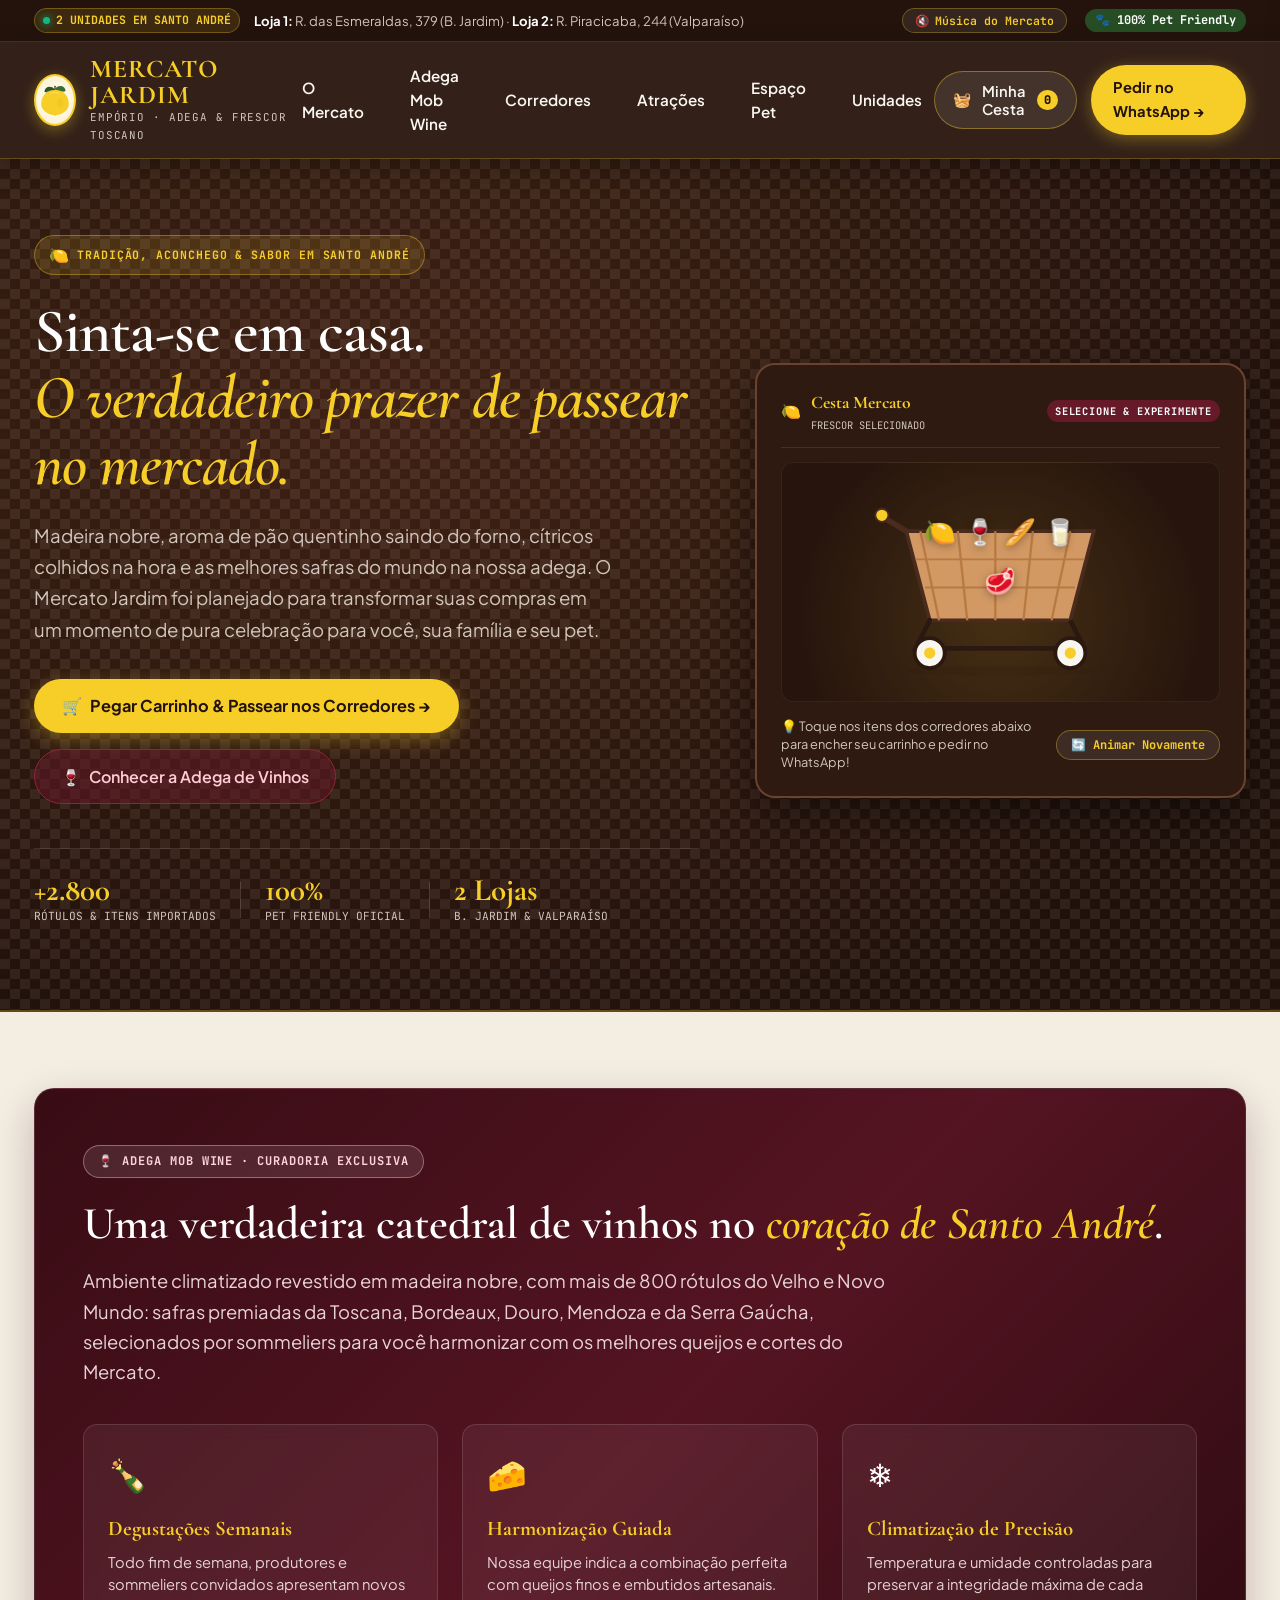
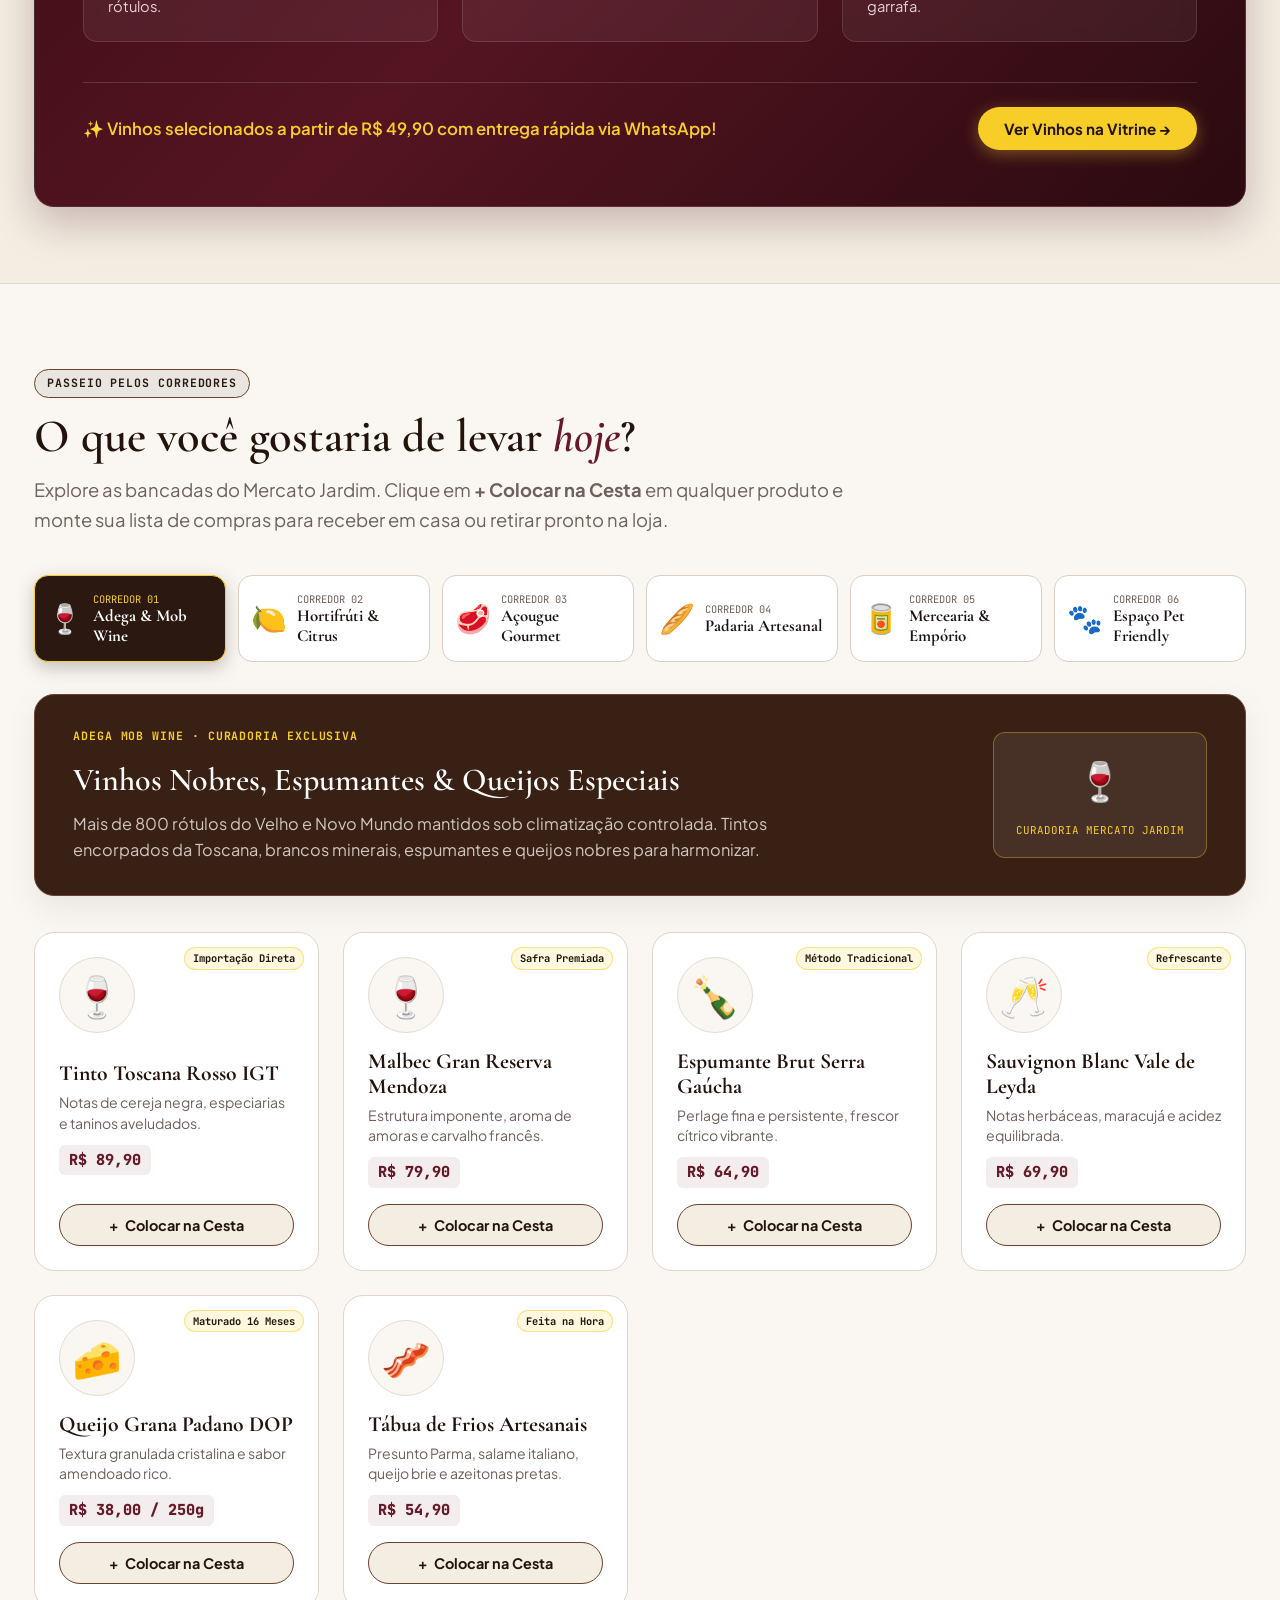
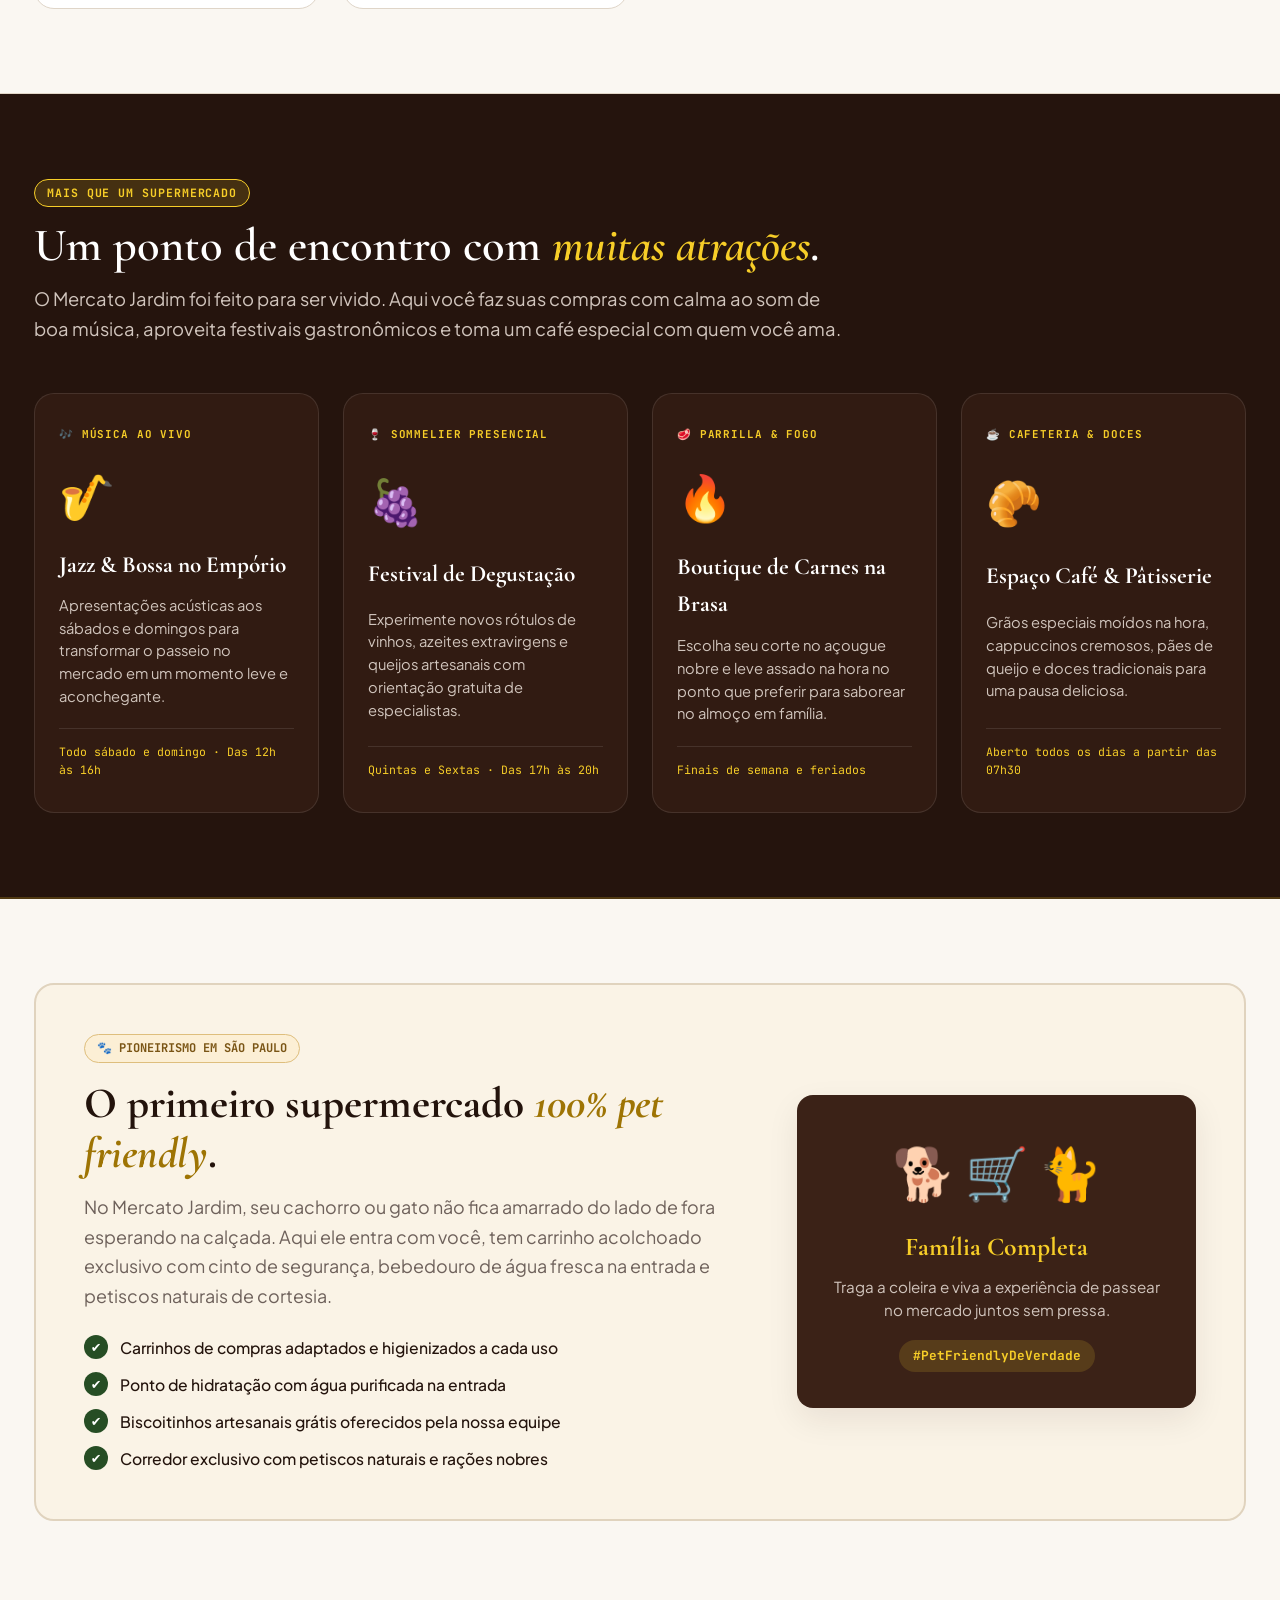
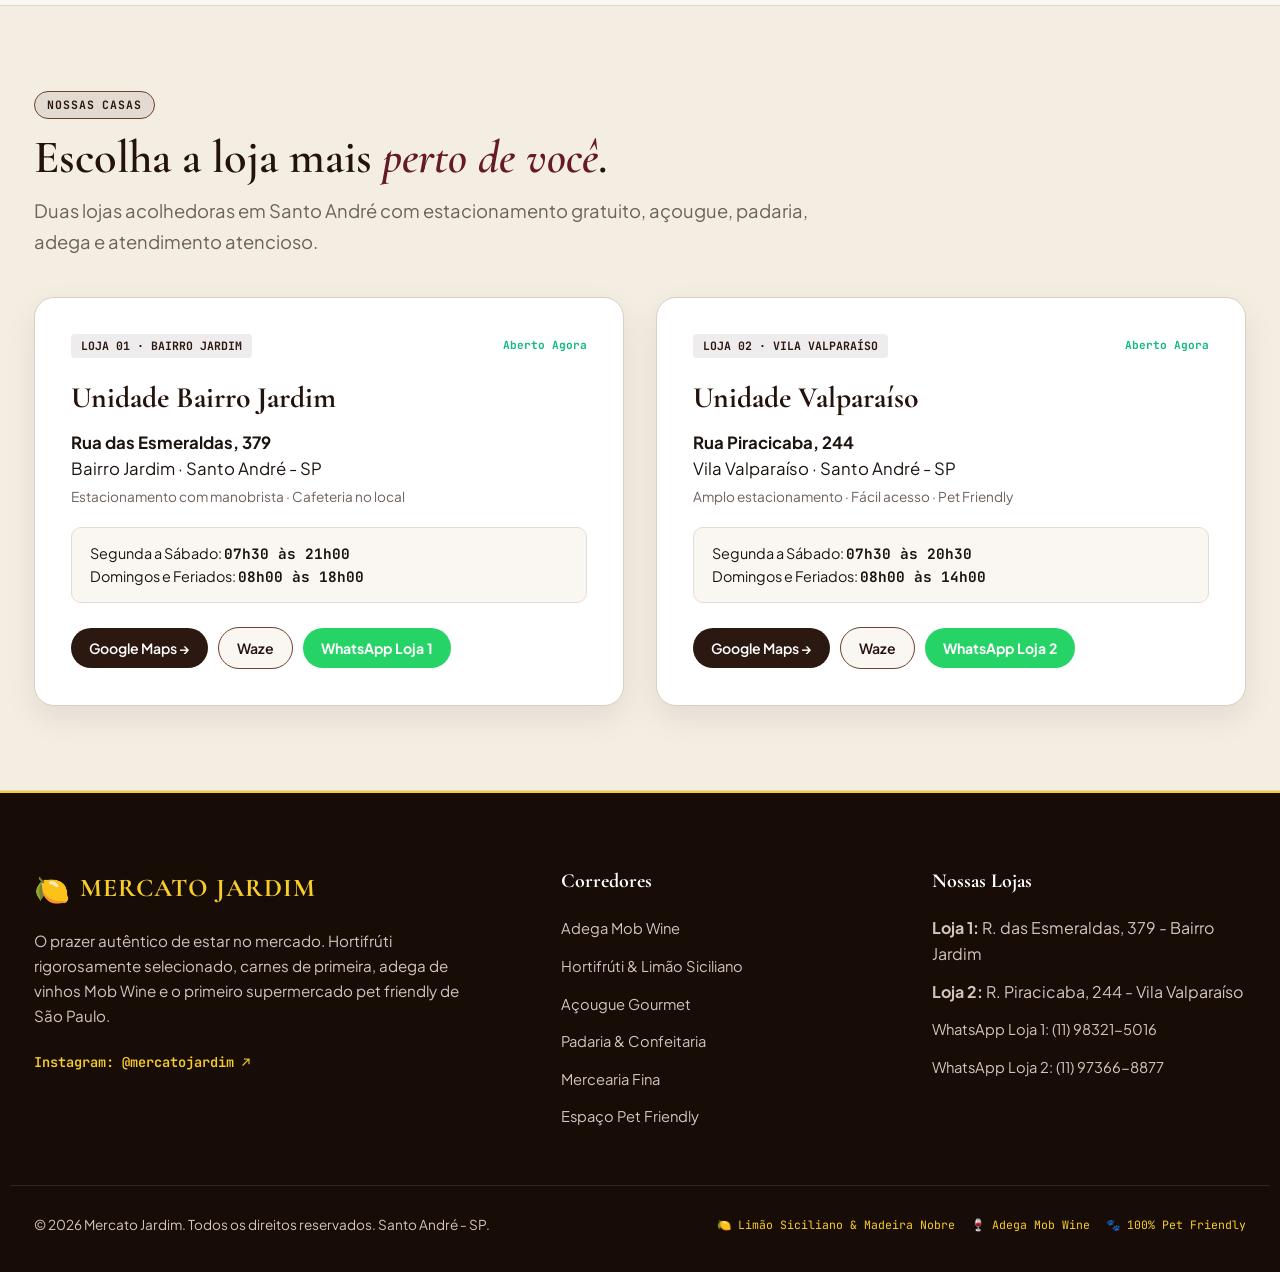
==== commit a4409fbb: "feat: redesenho completo com identidade em madeira, limao siciliano, adega Mob Wine e experiencia im" ====
--- a/index.html
+++ b/index.html
@@ -3,523 +3,604 @@
 <head>
   <meta charset="UTF-8">
   <meta name="viewport" content="width=device-width, initial-scale=1.0">
-  <title>Mercato Jardim · O Primeiro Supermercado Pet Friendly de São Paulo</title>
-  <meta name="description" content="Mercato Jardim em Santo André. Hortifrúti selecionado, açougue nobre, padaria artesanal e empório em um espaço 100% pet friendly. Peça pelo WhatsApp!">
-  <link rel="icon" type="image/svg+xml" href="data:image/svg+xml,<svg xmlns='http://www.w3.org/2000/svg' viewBox='0 0 100 100'><text y='.9em' font-size='90'>🛒</text></svg>">
-
-  <!-- Google Fonts: Fraunces, Inter Tight, JetBrains Mono -->
+  <title>Mercato Jardim · Empório, Hortifrúti, Açougue & Adega de Vinhos</title>
+  <meta name="description" content="O Mercato Jardim é a experiência sensorial de um verdadeiro empório gourmet em Santo André. Adega de vinhos, hortifrúti fresco, açougue nobre e 100% pet friendly.">
+  <link rel="icon" type="image/svg+xml" href="data:image/svg+xml,<svg xmlns='http://www.w3.org/2000/svg' viewBox='0 0 100 100'><text y='.9em' font-size='90'>🍋</text></svg>">
+
+  <!-- Google Fonts: Cormorant Garamond, Plus Jakarta Sans, JetBrains Mono -->
   <link rel="preconnect" href="https://fonts.googleapis.com">
   <link rel="preconnect" href="https://fonts.gstatic.com" crossorigin>
-  <link href="https://fonts.googleapis.com/css2?family=Fraunces:ital,opsz,wght@0,9..144,300..800;1,9..144,300..800&family=Inter+Tight:wght@400;500;600;700&family=JetBrains+Mono:wght@400;500;600&display=swap" rel="stylesheet">
+  <link href="https://fonts.googleapis.com/css2?family=Cormorant+Garamond:ital,wght@0,400;0,500;0,600;0,700;1,400;1,600&family=Plus+Jakarta+Sans:wght@300;400;500;600;700;800&family=JetBrains+Mono:wght@400;500;600&display=swap" rel="stylesheet">
 
   <link rel="stylesheet" href="style.css">
 </head>
 <body>
 
-  <!-- Top Announcement Bar -->
-  <div class="top-announcement">
-    <div class="container announcement-content">
-      <span class="badge-status">
-        <span class="status-pulse"></span> Aberto Agora em Santo André
-      </span>
-      <span class="announcement-text">
-        🐾 Traga seu pet para fazer compras junto com você · Carrinhos adaptados & petiscos na entrada
-      </span>
-      <a href="#localizacao" class="announcement-link">Ver como chegar →</a>
+  <!-- Top Ribbon: Unidades & Ambient Lounge Music Toggle -->
+  <div class="wood-top-ribbon">
+    <div class="container ribbon-inner">
+      <div class="ribbon-units">
+        <span class="unit-indicator-badge">
+          <span class="pulse-dot"></span> 2 Unidades em Santo André
+        </span>
+        <span class="unit-addresses">
+          <strong>Loja 1:</strong> R. das Esmeraldas, 379 (B. Jardim) · <strong>Loja 2:</strong> R. Piracicaba, 244 (Valparaíso)
+        </span>
+      </div>
+
+      <div class="ribbon-tools">
+        <!-- Ambient Sound Toggle -->
+        <button class="sound-toggle-btn" id="soundToggleBtn" aria-label="Ativar som ambiente de empório">
+          <span class="sound-icon" id="soundIcon">🔇</span>
+          <span class="sound-label" id="soundLabel">Música do Mercato</span>
+        </button>
+        <span class="pet-friendly-ribbon-tag">🐾 100% Pet Friendly</span>
+      </div>
     </div>
   </div>
 
-  <!-- Header / Navigation -->
-  <header class="main-header" id="mainHeader">
-    <div class="container nav-container">
-      <a href="#" class="brand-logo" aria-label="Mercato Jardim Página Inicial">
-        <span class="brand-mark">M·J</span>
-        <div class="brand-info">
-          <span class="brand-name">Mercato Jardim</span>
-          <span class="brand-tagline">Supermercado & Empório Pet Friendly</span>
+  <!-- Header / Navigation Bar com textura de madeira nobre e ilha flutuante -->
+  <header class="wood-header" id="mainHeader">
+    <div class="container header-container">
+      
+      <!-- Brand Logo com Limão Siciliano SVG -->
+      <a href="#" class="mercato-brand" aria-label="Mercato Jardim Página Inicial">
+        <div class="lemon-logo-badge">
+          <svg viewBox="0 0 100 100" class="lemon-svg" xmlns="http://www.w3.org/2000/svg">
+            <!-- Folhas verdes -->
+            <path d="M 50 22 C 38 10 24 15 22 28 C 35 34 46 28 50 22 Z" fill="#2E5528"/>
+            <path d="M 50 20 C 62 8 76 13 78 26 C 65 32 54 26 50 20 Z" fill="#3B6B34"/>
+            <!-- Ramo -->
+            <path d="M 50 25 L 50 14" stroke="#4A2B1D" stroke-width="3" stroke-linecap="round"/>
+            <!-- Limão Siciliano com pontas características -->
+            <path d="M 50 24 C 76 24 88 44 86 64 C 84 80 66 90 50 90 C 34 90 16 80 14 64 C 12 44 24 24 50 24 Z" fill="#F7CE28"/>
+            <!-- Textura e brilho do limão -->
+            <path d="M 38 34 C 44 29 56 29 62 34" stroke="#FFF0A0" stroke-width="2" stroke-linecap="round" fill="none" opacity="0.7"/>
+            <ellipse cx="64" cy="58" rx="8" ry="12" fill="#E8BD1A" opacity="0.4"/>
+            <!-- Pontinha inferior típica do limão siciliano -->
+            <path d="M 48 89 Q 50 94 52 89 Z" fill="#E8BD1A"/>
+          </svg>
+        </div>
+        <div class="brand-text-block">
+          <span class="brand-title">MERCATO JARDIM</span>
+          <span class="brand-subtitle">Empório · Adega & Frescor Toscano</span>
         </div>
       </a>
 
-      <nav class="nav-links" id="navLinks">
-        <a href="#setores" class="nav-item">Setores</a>
-        <a href="#pet-friendly" class="nav-item">Espaço Pet</a>
-        <a href="#diferenciais" class="nav-item">Diferenciais</a>
-        <a href="#localizacao" class="nav-item">Localização</a>
+      <!-- Menu Principal -->
+      <nav class="wood-nav-links">
+        <a href="#experiencia" class="wood-nav-item">O Mercato</a>
+        <a href="#adega" class="wood-nav-item">Adega Mob Wine</a>
+        <a href="#corredores" class="wood-nav-item">Corredores</a>
+        <a href="#atracoes" class="wood-nav-item">Atrações</a>
+        <a href="#pet-friendly" class="wood-nav-item">Espaço Pet</a>
+        <a href="#unidades" class="wood-nav-item">Unidades</a>
       </nav>
 
-      <div class="nav-actions">
-        <!-- Floating Cart Trigger Button -->
-        <button class="cart-trigger-btn" id="openCartBtn" aria-label="Abrir carrinho de compras">
-          <svg class="cart-icon" viewBox="0 0 24 24" fill="none" stroke="currentColor" stroke-width="2">
-            <circle cx="9" cy="21" r="1"></circle>
-            <circle cx="20" cy="21" r="1"></circle>
-            <path d="M1 1h4l2.68 13.39a2 2 0 0 0 2 1.61h9.72a2 2 0 0 0 2-1.61L23 6H6"></path>
-          </svg>
-          <span class="cart-badge" id="cartCountBadge">0</span>
-          <span class="cart-btn-label">Cesta</span>
-        </button>
-
-        <a href="https://wa.me/5511983215016?text=Ol%C3%A1%2C%20gostaria%20de%20fazer%20um%20pedido%20no%20Mercato%20Jardim!" target="_blank" rel="noopener" class="btn-primary">
+      <!-- Carrinho / Ações Rápidas -->
+      <div class="header-actions">
+        <!-- Botão Carrinho de Vime/Madeira -->
+        <button class="wood-cart-btn" id="openCartBtn" aria-label="Abrir minha cesta">
+          <span class="basket-icon">🧺</span>
+          <span class="cart-label">Minha Cesta</span>
+          <span class="cart-badge-counter" id="cartCountBadge">0</span>
+        </button>
+
+        <a href="https://wa.me/5511983215016?text=Ol%C3%A1%2C%20equipe%20do%20Mercato%20Jardim!%20Gostaria%20de%20fazer%20um%20pedido." target="_blank" rel="noopener" class="btn-lemon-cta">
           Pedir no WhatsApp →
         </a>
       </div>
+
     </div>
   </header>
 
-  <!-- Hero Section with Cart Drop Animation -->
-  <section class="hero-section" id="hero">
-    <div class="container hero-grid">
-      <div class="hero-text-content">
-        <div class="hero-pill-badge">
-          <span class="mono-badge">SANTO ANDRÉ · VILA VALPARAÍSO</span>
-          <span class="dot-separator">◆</span>
-          <span class="pill-highlight">100% PET FRIENDLY</span>
-        </div>
-
-        <h1 class="hero-title">
-          Conveniência com frescor e afeto. <span class="serif-italic">Para você e seu pet.</span>
+  <!-- Hero Section: Atmosfera Sensorial de Entrada no Mercado -->
+  <section class="wood-hero" id="experiencia">
+    <div class="wood-overlay-texture"></div>
+    <div class="container hero-content-grid">
+      
+      <div class="hero-text-area">
+        <div class="hero-heritage-tag">
+          <span class="lemon-icon">🍋</span>
+          <span class="heritage-text">TRADIÇÃO, ACONCHEGO & SABOR EM SANTO ANDRÉ</span>
+        </div>
+
+        <h1 class="hero-display-title">
+          Sinta-se em casa. <br>
+          <span class="highlight-italic">O verdadeiro prazer de passear no mercado.</span>
         </h1>
 
-        <p class="hero-description">
-          O primeiro supermercado pet friendly de São Paulo une a agilidade do dia a dia ao cuidado artesanal: hortifrúti fresco colhido de manhã, cortes nobres no açougue, pães de fermentação natural e mercearia fina com entrega via WhatsApp.
+        <p class="hero-body-p">
+          Madeira nobre, aroma de pão quentinho saindo do forno, cítricos colhidos na hora e as melhores safras do mundo na nossa adega. O Mercato Jardim foi planejado para transformar suas compras em um momento de pura celebração para você, sua família e seu pet.
         </p>
 
-        <div class="hero-buttons">
-          <a href="#setores" class="btn-primary hero-cta-btn">
-            Explorar Setores & Produtos →
+        <div class="hero-cta-row">
+          <a href="#corredores" class="btn-primary-wood">
+            <span>🛒</span> Pegar Carrinho & Passear nos Corredores →
           </a>
-          <button class="btn-secondary" id="replayDropAnimationBtn" title="Ver a animação do carrinho de novo">
-            <svg width="18" height="18" viewBox="0 0 24 24" fill="none" stroke="currentColor" stroke-width="2">
-              <path d="M21.5 2v6h-6M21.34 15.57a10 10 0 1 1-.57-8.38l5.67-5.67"></path>
-            </svg>
-            Animar Carrinho Novamente
-          </button>
-        </div>
-
-        <!-- Quick Stats Strip -->
-        <div class="hero-metrics-strip">
-          <div class="metric-block">
-            <span class="metric-num">1º</span>
-            <span class="metric-label">Pet Friendly de SP</span>
-          </div>
-          <div class="metric-divider"></div>
-          <div class="metric-block">
-            <span class="metric-num">2.500+</span>
-            <span class="metric-label">Itens Selecionados</span>
-          </div>
-          <div class="metric-divider"></div>
-          <div class="metric-block">
-            <span class="metric-num">02</span>
-            <span class="metric-label">Canais de WhatsApp</span>
-          </div>
-        </div>
-      </div>
-
-      <!-- Animated Interactive Shopping Cart Stage -->
-      <div class="hero-animation-wrapper">
-        <div class="cart-stage" id="cartStage">
-          <!-- Sky / Drop Zone where items fall from -->
-          <div class="drop-zone" id="dropZone" aria-hidden="true">
-            <!-- Falling items dynamically injected / animated via CSS & JS -->
-          </div>
-
-          <!-- Shopping Cart Container -->
-          <div class="interactive-cart-card">
-            <div class="cart-header-status">
-              <span class="status-indicator-tag">AO VIVO</span>
-              <span class="cart-status-text">Cesta Mercato em Movimento</span>
-              <span class="cart-counter-chip" id="stageCounterChip">6 itens fresquinhos</span>
+          <a href="#adega" class="btn-wine-link">
+            <span>🍷</span> Conhecer a Adega de Vinhos
+          </a>
+        </div>
+
+        <!-- Mini Selos de Qualidade -->
+        <div class="heritage-stamps">
+          <div class="stamp-item">
+            <span class="stamp-number">+2.800</span>
+            <span class="stamp-label">Rótulos & Itens Importados</span>
+          </div>
+          <div class="stamp-line"></div>
+          <div class="stamp-item">
+            <span class="stamp-number">100%</span>
+            <span class="stamp-label">Pet Friendly Oficial</span>
+          </div>
+          <div class="stamp-line"></div>
+          <div class="stamp-item">
+            <span class="stamp-number">2 Lojas</span>
+            <span class="stamp-label">B. Jardim & Valparaíso</span>
+          </div>
+        </div>
+      </div>
+
+      <!-- Vitrine Interativa: O Carrinho do Mercato em Ação -->
+      <div class="hero-cart-interactive-box">
+        <div class="wooden-board-card">
+          <div class="board-header">
+            <div class="lemon-stamp">
+              <span class="lemon-mini">🍋</span>
+              <div>
+                <strong>Cesta Mercato</strong>
+                <span class="sub">Frescor Selecionado</span>
+              </div>
             </div>
-
-            <!-- SVG Cart Visual Illustration -->
-            <div class="cart-visual-container">
-              <div class="cart-basket-overlay" id="cartBasketOverlay">
-                <!-- Items that landed in the cart -->
+            <span class="live-status-pill">SELECIONE & EXPERIMENTE</span>
+          </div>
+
+          <!-- Área Visual do Carrinho Rústico -->
+          <div class="cart-stage-visual" id="heroCartStage">
+            <div class="drop-simulation-zone" id="heroDropZone"></div>
+            
+            <!-- Ilustração do Carrinho Rústico e Cesta de Vime -->
+            <div class="wood-cart-graphic">
+              <div class="cart-items-floating" id="cartFloatingItems">
+                <!-- Itens caindo e repousando no carrinho -->
               </div>
               
-              <div class="cart-svg-art">
-                <svg viewBox="0 0 340 220" class="cart-svg" xmlns="http://www.w3.org/2000/svg">
-                  <!-- Handle -->
-                  <path d="M 40 40 L 75 55" stroke="#111111" stroke-width="6" stroke-linecap="round"/>
-                  <circle cx="38" cy="38" r="8" fill="#FED401" stroke="#111111" stroke-width="3"/>
-                  
-                  <!-- Main Chassis / Grid Structure -->
-                  <path d="M 75 55 L 260 55 L 235 155 L 105 155 Z" fill="none" stroke="#111111" stroke-width="5" stroke-linejoin="round"/>
-                  <!-- Grid Bars -->
-                  <line x1="85" y1="78" x2="252" y2="78" stroke="#C3C0BA" stroke-width="2.5"/>
-                  <line x1="93" y1="105" x2="245" y2="105" stroke="#C3C0BA" stroke-width="2.5"/>
-                  <line x1="100" y1="130" x2="238" y2="130" stroke="#C3C0BA" stroke-width="2.5"/>
-                  <line x1="115" y1="55" x2="128" y2="155" stroke="#C3C0BA" stroke-width="2.5"/>
-                  <line x1="155" y1="55" x2="160" y2="155" stroke="#C3C0BA" stroke-width="2.5"/>
-                  <line x1="195" y1="55" x2="190" y2="155" stroke="#C3C0BA" stroke-width="2.5"/>
-                  <line x1="230" y1="55" x2="218" y2="155" stroke="#C3C0BA" stroke-width="2.5"/>
-
-                  <!-- Bottom Frame & Wheels Base -->
-                  <path d="M 105 155 L 90 185 L 245 185" fill="none" stroke="#111111" stroke-width="5" stroke-linecap="round"/>
-                  <line x1="235" y1="155" x2="245" y2="185" stroke="#111111" stroke-width="5"/>
-                  
-                  <!-- Wheels with yellow hubs -->
-                  <circle cx="105" cy="195" r="16" fill="#FFFFFF" stroke="#111111" stroke-width="4"/>
-                  <circle cx="105" cy="195" r="7" fill="#FED401"/>
-                  <circle cx="235" cy="195" r="16" fill="#FFFFFF" stroke="#111111" stroke-width="4"/>
-                  <circle cx="235" cy="195" r="7" fill="#FED401"/>
-
-                  <!-- Ground shadow -->
-                  <ellipse cx="170" cy="214" rx="100" ry="6" fill="rgba(17,17,17,0.08)"/>
+              <div class="cart-svg-wrap">
+                <svg viewBox="0 0 320 200" class="rustic-cart-svg" xmlns="http://www.w3.org/2000/svg">
+                  <!-- Cesto de Vime Trançado -->
+                  <path d="M 60 45 L 260 45 L 235 140 L 85 140 Z" fill="#D29964" stroke="#4A2B1D" stroke-width="4"/>
+                  <!-- Textura de Vime -->
+                  <path d="M 75 45 L 95 140 M 115 45 L 125 140 M 155 45 L 155 140 M 195 45 L 185 140 M 235 45 L 215 140" stroke="#B87A42" stroke-width="2.5"/>
+                  <line x1="70" y1="75" x2="250" y2="75" stroke="#B87A42" stroke-width="2"/>
+                  <line x1="80" y1="105" x2="240" y2="105" stroke="#B87A42" stroke-width="2"/>
+                  <!-- Puxador de Madeira -->
+                  <path d="M 35 30 L 60 45" stroke="#4A2B1D" stroke-width="6" stroke-linecap="round"/>
+                  <circle cx="34" cy="28" r="7" fill="#F7CE28" stroke="#4A2B1D" stroke-width="2"/>
+                  <!-- Chassi de Ferro Forjado -->
+                  <path d="M 85 140 L 70 170 L 250 170" fill="none" stroke="#2B1810" stroke-width="5" stroke-linecap="round"/>
+                  <line x1="235" y1="140" x2="250" y2="170" stroke="#2B1810" stroke-width="5"/>
+                  <!-- Rodas Estilo Retrô -->
+                  <circle cx="85" cy="175" r="16" fill="#F9F6F0" stroke="#2B1810" stroke-width="4"/>
+                  <circle cx="85" cy="175" r="6" fill="#F7CE28"/>
+                  <circle cx="235" cy="175" r="16" fill="#F9F6F0" stroke="#2B1810" stroke-width="4"/>
+                  <circle cx="235" cy="175" r="6" fill="#F7CE28"/>
+                  <ellipse cx="160" cy="194" rx="100" ry="5" fill="rgba(43,24,16,0.15)"/>
                 </svg>
               </div>
             </div>
-
-            <!-- Cart Live Hint & Quick Action -->
-            <div class="cart-bottom-actions">
-              <p class="cart-drop-tip">
-                <span class="sparkle-icon">✨</span> <strong>Dica:</strong> Role para baixo para explorar os setores e tocar em qualquer item para colocar na sua cesta!
-              </p>
-              <button class="btn-pill-yellow" id="heroAddToCartCTA">
-                Ver Cesta Atual (<span id="heroCartCount">0</span>) →
-              </button>
+          </div>
+
+          <!-- Rodapé do Card do Carrinho -->
+          <div class="board-footer">
+            <div class="board-info-tip">
+              <span>💡 Toque nos itens dos corredores abaixo para encher seu carrinho e pedir no WhatsApp!</span>
             </div>
-          </div>
-        </div>
-      </div>
+            <button class="btn-replay-animation" id="replayAnimationBtn">
+              🔄 Animar Novamente
+            </button>
+          </div>
+        </div>
+      </div>
+
     </div>
   </section>
 
-  <!-- Pet Friendly Highlight Banner -->
-  <section class="pet-friendly-section" id="pet-friendly">
+  <!-- Seção Especial da Adega Mob Wine (Destaque marcante no áudio) -->
+  <section class="wine-cellar-section" id="adega">
     <div class="container">
-      <div class="pet-card-wrapper">
-        <div class="pet-card-header">
-          <span class="mono-badge">EXPERIÊNCIA ÚNICA EM SANTO ANDRÉ</span>
-          <h2 class="section-title-serif">O primeiro supermercado <span class="serif-italic">pet friendly</span> de verdade.</h2>
-          <p class="section-subtitle">
-            Aqui você nunca precisa deixar seu melhor amigo do lado de fora preso na coleira. Criamos um espaço planejado para acolher famílias completas com conforto, higiene e segurança.
+      <div class="cellar-banner-card">
+        <div class="cellar-badge">
+          <span class="wine-glass-icon">🍷</span>
+          <span>ADEGA MOB WINE · CURADORIA EXCLUSIVA</span>
+        </div>
+        <h2 class="cellar-title">Uma verdadeira catedral de vinhos no <span class="wine-italic">coração de Santo André</span>.</h2>
+        <p class="cellar-desc">
+          Ambiente climatizado revestido em madeira nobre, com mais de 800 rótulos do Velho e Novo Mundo: safras premiadas da Toscana, Bordeaux, Douro, Mendoza e da Serra Gaúcha, selecionados por sommeliers para você harmonizar com os melhores queijos e cortes do Mercato.
+        </p>
+
+        <div class="wine-features-row">
+          <div class="wine-feature-box">
+            <span class="w-icon">🍾</span>
+            <h4>Degustações Semanais</h4>
+            <p>Todo fim de semana, produtores e sommeliers convidados apresentam novos rótulos.</p>
+          </div>
+          <div class="wine-feature-box">
+            <span class="w-icon">🧀</span>
+            <h4>Harmonização Guiada</h4>
+            <p>Nossa equipe indica a combinação perfeita com queijos finos e embutidos artesanais.</p>
+          </div>
+          <div class="wine-feature-box">
+            <span class="w-icon">❄️</span>
+            <h4>Climatização de Precisão</h4>
+            <p>Temperatura e umidade controladas para preservar a integridade máxima de cada garrafa.</p>
+          </div>
+        </div>
+
+        <div class="cellar-cta-bar">
+          <span class="cellar-promo-text">✨ Vinhos selecionados a partir de R$ 49,90 com entrega rápida via WhatsApp!</span>
+          <button class="btn-wine-cta" id="btnFilterWine">
+            Ver Vinhos na Vitrine →
+          </button>
+        </div>
+      </div>
+    </div>
+  </section>
+
+  <!-- Corredores do Mercado (A Experiência de Passear no Mercado) -->
+  <section class="aisles-section" id="corredores">
+    <div class="container">
+      
+      <div class="aisles-header-text">
+        <span class="wood-badge-pill">PASSEIO PELOS CORREDORES</span>
+        <h2 class="wood-section-title">O que você gostaria de levar <span class="wood-italic">hoje</span>?</h2>
+        <p class="wood-section-sub">
+          Explore as bancadas do Mercato Jardim. Clique em <strong>+ Colocar na Cesta</strong> em qualquer produto e monte sua lista de compras para receber em casa ou retirar pronto na loja.
+        </p>
+      </div>
+
+      <!-- Seletor de Corredores / Abas de Madeira -->
+      <div class="aisle-tabs-wood" role="tablist">
+        <button class="aisle-tab-btn active" data-corredor="adega" role="tab" aria-selected="true">
+          <span class="aisle-icon">🍷</span>
+          <div class="aisle-btn-info">
+            <span class="aisle-num">Corredor 01</span>
+            <strong class="aisle-name">Adega & Mob Wine</strong>
+          </div>
+        </button>
+
+        <button class="aisle-tab-btn" data-corredor="hortifruti" role="tab" aria-selected="false">
+          <span class="aisle-icon">🍋</span>
+          <div class="aisle-btn-info">
+            <span class="aisle-num">Corredor 02</span>
+            <strong class="aisle-name">Hortifrúti & Citrus</strong>
+          </div>
+        </button>
+
+        <button class="aisle-tab-btn" data-corredor="acougue" role="tab" aria-selected="false">
+          <span class="aisle-icon">🥩</span>
+          <div class="aisle-btn-info">
+            <span class="aisle-num">Corredor 03</span>
+            <strong class="aisle-name">Açougue Gourmet</strong>
+          </div>
+        </button>
+
+        <button class="aisle-tab-btn" data-corredor="padaria" role="tab" aria-selected="false">
+          <span class="aisle-icon">🥖</span>
+          <div class="aisle-btn-info">
+            <span class="aisle-num">Corredor 04</span>
+            <strong class="aisle-name">Padaria Artesanal</strong>
+          </div>
+        </button>
+
+        <button class="aisle-tab-btn" data-corredor="mercearia" role="tab" aria-selected="false">
+          <span class="aisle-icon">🥫</span>
+          <div class="aisle-btn-info">
+            <span class="aisle-num">Corredor 05</span>
+            <strong class="aisle-name">Mercearia & Empório</strong>
+          </div>
+        </button>
+
+        <button class="aisle-tab-btn" data-corredor="pet" role="tab" aria-selected="false">
+          <span class="aisle-icon">🐾</span>
+          <div class="aisle-btn-info">
+            <span class="aisle-num">Corredor 06</span>
+            <strong class="aisle-name">Espaço Pet Friendly</strong>
+          </div>
+        </button>
+      </div>
+
+      <!-- Ambientação da Bancada Ativa -->
+      <div class="corredor-banner" id="corredorBanner">
+        <div class="corredor-banner-text">
+          <span class="corredor-tag" id="corredorTag">ADEGA MOB WINE · SELEÇÃO INTERNACIONAL</span>
+          <h3 class="corredor-title" id="corredorTitle">Vinhos Nobres, Espumantes & Queijos Especiais</h3>
+          <p class="corredor-desc" id="corredorDesc">
+            Rótulos exclusivos com curadoria de sommeliers. Tintos encorpados, brancos minerais, espumantes e queijos curados para acompanhar momentos memoráveis.
           </p>
         </div>
-
-        <div class="pet-features-grid">
-          <div class="pet-feature-item">
-            <div class="feature-icon-box">🛒</div>
-            <h3>Carrinhos Adaptados</h3>
-            <p>Carrinhos especiais com assento acolchoado e cinto de contenção para passear com seu pet pelos corredores.</p>
-          </div>
-
-          <div class="pet-feature-item">
-            <div class="feature-icon-box">💧</div>
-            <h3>Ponto de Hidratação</h3>
-            <p>Água fresca filtrada e potes higienizados sempre à disposição logo na entrada do mercado.</p>
-          </div>
-
-          <div class="pet-feature-item">
-            <div class="feature-icon-box">🦴</div>
-            <h3>Petiscaria & Mimos</h3>
-            <p>Biscoitinhos artesanais cortesia na entrada e uma gôndola completa de petiscos naturais e rações nobres.</p>
-          </div>
-
-          <div class="pet-feature-item">
-            <div class="feature-icon-box">✨</div>
-            <h3>Protocolo Sanitário Rigoroso</h3>
-            <p>Higienização constante de carrinhos e áreas com produtos atóxicos e seguros para os animais e alimentos.</p>
-          </div>
-        </div>
-      </div>
+        <div class="corredor-atmosphere-badge">
+          <span class="badge-icon" id="corredorBadgeIcon">🍷</span>
+          <span class="badge-sub">Curadoria Mercato Jardim</span>
+        </div>
+      </div>
+
+      <!-- Grid de Produtos da Bancada -->
+      <div class="products-bancada-grid" id="productsGrid">
+        <!-- Injetado dinamicamente via app.js -->
+      </div>
+
     </div>
   </section>
 
-  <!-- Interactive Sectors Showcase Section -->
-  <section class="sectors-section" id="setores">
+  <!-- Atrações Culturais & Gastronômicas do Mercato -->
+  <section class="attractions-section" id="atracoes">
     <div class="container">
-      <div class="section-heading-editorial">
-        <span class="mono-badge">CONHEÇA NOSSOS CORREDORES</span>
-        <h2 class="section-title-serif">Um setor para cada momento do seu <span class="serif-italic">dia a dia</span>.</h2>
-        <p class="section-subtitle">
-          Clique nas abas abaixo para explorar os produtos frescos de cada área. Você pode adicionar itens à sua cesta com um clique e finalizar o pedido no WhatsApp!
+      <div class="attractions-heading">
+        <span class="wood-badge-pill">MAIS QUE UM SUPERMERCADO</span>
+        <h2 class="wood-section-title">Um ponto de encontro com <span class="wood-italic">muitas atrações</span>.</h2>
+        <p class="wood-section-sub">
+          O Mercato Jardim foi feito para ser vivido. Aqui você faz suas compras com calma ao som de boa música, aproveita festivais gastronômicos e toma um café especial com quem você ama.
         </p>
       </div>
 
-      <!-- Sector Navigation Tabs (Style PEG-AI) -->
-      <div class="sectors-tabs-nav" role="tablist" aria-label="Setores do Mercado">
-        <button class="sector-tab-btn active" data-sector="hortifruti" role="tab" aria-selected="true" id="tab-hortifruti">
-          <span class="tab-index">01</span>
-          <span class="tab-title">Hortifrúti Fresco</span>
-          <span class="tab-tag">Direto do Produtor</span>
-        </button>
-
-        <button class="sector-tab-btn" data-sector="acougue" role="tab" aria-selected="false" id="tab-acougue">
-          <span class="tab-index">02</span>
-          <span class="tab-title">Açougue & Carnes</span>
-          <span class="tab-tag">Cortes Nobres</span>
-        </button>
-
-        <button class="sector-tab-btn" data-sector="padaria" role="tab" aria-selected="false" id="tab-padaria">
-          <span class="tab-index">03</span>
-          <span class="tab-title">Padaria & Pães</span>
-          <span class="tab-tag">Fornadas Quentes</span>
-        </button>
-
-        <button class="sector-tab-btn" data-sector="mercearia" role="tab" aria-selected="false" id="tab-mercearia">
-          <span class="tab-index">04</span>
-          <span class="tab-title">Mercearia & Empório</span>
-          <span class="tab-tag">Marcas Essenciais</span>
-        </button>
-
-        <button class="sector-tab-btn" data-sector="petadega" role="tab" aria-selected="false" id="tab-petadega">
-          <span class="tab-index">05</span>
-          <span class="tab-title">Espaço Pet & Adega</span>
-          <span class="tab-tag">Vinhos & Mimos</span>
-        </button>
-      </div>
-
-      <!-- Sector Info Highlight Card -->
-      <div class="sector-banner-card" id="sectorBanner">
-        <div class="sector-banner-left">
-          <span class="sector-tag-pill" id="sectorPillTag">SETOR 01 · FRESCO & ORGÂNICO</span>
-          <h3 class="sector-banner-title" id="sectorBannerTitle">Hortifrúti & Feira Selecionada</h3>
-          <p class="sector-banner-desc" id="sectorBannerDesc">
-            Frutas doces, legumes higienizados e verduras selecionadas manualmente todas as manhãs. A garantia da maçã crocante e da laranja suculenta na sua mesa.
+      <div class="attractions-cards-grid">
+        
+        <div class="attraction-card">
+          <div class="attraction-img-tag">🎶 MÚSICA AO VIVO</div>
+          <div class="attraction-icon">🎷</div>
+          <h3>Jazz & Bossa no Empório</h3>
+          <p>Apresentações acústicas aos sábados e domingos para transformar o passeio no mercado em um momento leve e aconchegante.</p>
+          <span class="attraction-schedule">Todo sábado e domingo · Das 12h às 16h</span>
+        </div>
+
+        <div class="attraction-card">
+          <div class="attraction-img-tag">🍷 SOMMELIER PRESENCIAL</div>
+          <div class="attraction-icon">🍇</div>
+          <h3>Festival de Degustação</h3>
+          <p>Experimente novos rótulos de vinhos, azeites extravirgens e queijos artesanais com orientação gratuita de especialistas.</p>
+          <span class="attraction-schedule">Quintas e Sextas · Das 17h às 20h</span>
+        </div>
+
+        <div class="attraction-card">
+          <div class="attraction-img-tag">🥩 PARRILLA & FOGO</div>
+          <div class="attraction-icon">🔥</div>
+          <h3>Boutique de Carnes na Brasa</h3>
+          <p>Escolha seu corte no açougue nobre e leve assado na hora no ponto que preferir para saborear no almoço em família.</p>
+          <span class="attraction-schedule">Finais de semana e feriados</span>
+        </div>
+
+        <div class="attraction-card">
+          <div class="attraction-img-tag">☕ CAFETERIA & DOCES</div>
+          <div class="attraction-icon">🥐</div>
+          <h3>Espaço Café & Pâtisserie</h3>
+          <p>Grãos especiais moídos na hora, cappuccinos cremosos, pães de queijo e doces tradicionais para uma pausa deliciosa.</p>
+          <span class="attraction-schedule">Aberto todos os dias a partir das 07h30</span>
+        </div>
+
+      </div>
+    </div>
+  </section>
+
+  <!-- Espaço Pet Friendly (O Primeiro de SP) -->
+  <section class="pet-friendly-wood-section" id="pet-friendly">
+    <div class="container">
+      <div class="pet-friendly-wood-box">
+        <div class="pet-wood-left">
+          <span class="pet-badge-gold">🐾 PIONEIRISMO EM SÃO PAULO</span>
+          <h2 class="pet-title-serif">O primeiro supermercado <span class="highlight-lemon">100% pet friendly</span>.</h2>
+          <p class="pet-p">
+            No Mercato Jardim, seu cachorro ou gato não fica amarrado do lado de fora esperando na calçada. Aqui ele entra com você, tem carrinho acolchoado exclusivo com cinto de segurança, bebedouro de água fresca na entrada e petiscos naturais de cortesia.
           </p>
-        </div>
-        <div class="sector-banner-right">
-          <div class="sector-stats-box">
-            <span class="stat-highlight">100%</span>
-            <span class="stat-detail">Frescor auditado diariamente</span>
-          </div>
-        </div>
-      </div>
-
-      <!-- Products Grid Display -->
-      <div class="products-showcase-grid" id="productsGrid">
-        <!-- Injected via JavaScript based on active sector -->
+
+          <div class="pet-perks-list">
+            <div class="pet-perk">
+              <span class="perk-check">✔</span>
+              <span>Carrinhos de compras adaptados e higienizados a cada uso</span>
+            </div>
+            <div class="pet-perk">
+              <span class="perk-check">✔</span>
+              <span>Ponto de hidratação com água purificada na entrada</span>
+            </div>
+            <div class="pet-perk">
+              <span class="perk-check">✔</span>
+              <span>Biscoitinhos artesanais grátis oferecidos pela nossa equipe</span>
+            </div>
+            <div class="pet-perk">
+              <span class="perk-check">✔</span>
+              <span>Corredor exclusivo com petiscos naturais e rações nobres</span>
+            </div>
+          </div>
+        </div>
+
+        <div class="pet-wood-right">
+          <div class="pet-card-stamp">
+            <div class="pet-big-emoji">🐕 🛒 🐈</div>
+            <h3>Família Completa</h3>
+            <p>Traga a coleira e viva a experiência de passear no mercado juntos sem pressa.</p>
+            <div class="pet-hashtag">#PetFriendlyDeVerdade</div>
+          </div>
+        </div>
       </div>
     </div>
   </section>
 
-  <!-- Institutional / How it works Section -->
-  <section class="experience-section" id="diferenciais">
+  <!-- As Duas Unidades em Santo André -->
+  <section class="stores-section" id="unidades">
     <div class="container">
-      <div class="experience-grid">
-        <div class="experience-content">
-          <span class="mono-badge">COMO FUNCIONA O ATENDIMENTO</span>
-          <h2 class="section-title-serif">A simplicidade de pedir no <span class="serif-italic">WhatsApp</span>.</h2>
-          <p class="section-body">
-            Fazer compras no Mercato Jardim é tão natural quanto conversar com quem você conhece. Monte sua cesta pelo site, envie para nossa equipe e receba fotos dos cortes e frutas antes de confirmar.
+      <div class="stores-heading">
+        <span class="wood-badge-pill">NOSSAS CASAS</span>
+        <h2 class="wood-section-title">Escolha a loja mais <span class="wood-italic">perto de você</span>.</h2>
+        <p class="wood-section-sub">Duas lojas acolhedoras em Santo André com estacionamento gratuito, açougue, padaria, adega e atendimento atencioso.</p>
+      </div>
+
+      <div class="stores-grid">
+        
+        <!-- Loja 1: Bairro Jardim -->
+        <div class="store-card">
+          <div class="store-badge-header">
+            <span class="store-flag">LOJA 01 · BAIRRO JARDIM</span>
+            <span class="store-status">Aberto Agora</span>
+          </div>
+          <h3 class="store-name">Unidade Bairro Jardim</h3>
+          <p class="store-address">
+            <strong>Rua das Esmeraldas, 379</strong><br>
+            Bairro Jardim · Santo André - SP<br>
+            <span class="store-amenities">Estacionamento com manobrista · Cafeteria no local</span>
           </p>
 
-          <div class="workflow-steps-list">
-            <div class="workflow-step">
-              <span class="step-circle">01</span>
-              <div class="step-text">
-                <h4>Monte sua cesta no site</h4>
-                <p>Navegue pelos setores e clique em <em>+ Adicionar</em> nos produtos que deseja.</p>
-              </div>
-            </div>
-
-            <div class="workflow-step">
-              <span class="step-circle">02</span>
-              <div class="step-text">
-                <h4>Envie sua lista com 1 clique</h4>
-                <p>O sistema organiza seu pedido certinho e abre a conversa oficial no WhatsApp.</p>
-              </div>
-            </div>
-
-            <div class="workflow-step">
-              <span class="step-circle">03</span>
-              <div class="step-text">
-                <h4>Confirmação em tempo real</h4>
-                <p>Nossa equipe confere o ponto da carne, o frescor das frutas e combina a entrega rápida.</p>
-              </div>
-            </div>
-          </div>
-        </div>
-
-        <div class="experience-card-highlight">
-          <div class="card-inner-box">
-            <div class="badge-accent">◆ COMPRA PERSONALIZADA</div>
-            <h3 class="box-title">Dois números dedicados para atender você</h3>
-            <p class="box-desc">Sem robôs complicados. Atendimento humano, atencioso e pronto para separar as melhores peças para você.</p>
-            
-            <div class="whatsapp-contact-cards">
-              <a href="https://wa.me/5511983215016?text=Ol%C3%A1!%20Gostaria%20de%20fazer%20um%20pedido%20no%20Mercato%20Jardim" target="_blank" rel="noopener" class="wa-contact-pill">
-                <span class="wa-dot"></span>
-                <div class="wa-info">
-                  <span class="wa-channel">WhatsApp Principal · Loja</span>
-                  <strong class="wa-number">(11) 98321-5016</strong>
-                </div>
-                <span class="wa-arrow">→</span>
-              </a>
-
-              <a href="https://wa.me/5511973668877?text=Ol%C3%A1!%20Gostaria%20de%20fazer%20um%20pedido%20no%20Mercato%20Jardim" target="_blank" rel="noopener" class="wa-contact-pill">
-                <span class="wa-dot"></span>
-                <div class="wa-info">
-                  <span class="wa-channel">WhatsApp Linha Direta · Delivery</span>
-                  <strong class="wa-number">(11) 97366-8877</strong>
-                </div>
-                <span class="wa-arrow">→</span>
-              </a>
-            </div>
-
-            <div class="box-footer-note">
-              <span>⚡ Tempo médio de resposta: <strong>menos de 5 minutos</strong></span>
-            </div>
-          </div>
-        </div>
-      </div>
-    </div>
-  </section>
-
-  <!-- Location & Map Section -->
-  <section class="location-section" id="localizacao">
-    <div class="container">
-      <div class="location-card">
-        <div class="location-details">
-          <span class="mono-badge">VENHA NOS CONHECER PESSOALMENTE</span>
-          <h2 class="section-title-serif">Fácil localização na <span class="serif-italic">Vila Valparaíso</span>.</h2>
-          <p class="location-address-p">
+          <div class="store-hours">
+            <div>Segunda a Sábado: <strong>07h30 às 21h00</strong></div>
+            <div>Domingos e Feriados: <strong>08h00 às 18h00</strong></div>
+          </div>
+
+          <div class="store-actions">
+            <a href="https://maps.google.com/?q=Rua+das+Esmeraldas+379+Bairro+Jardim+Santo+Andre" target="_blank" rel="noopener" class="btn-store-map">
+              Google Maps →
+            </a>
+            <a href="https://waze.com/ul?q=Rua+das+Esmeraldas+379+Santo+Andre" target="_blank" rel="noopener" class="btn-store-waze">
+              Waze
+            </a>
+            <a href="https://wa.me/5511983215016?text=Ol%C3%A1%2C%20falo%20da%20Loja%20Bairro%20Jardim!" target="_blank" rel="noopener" class="btn-store-wa">
+              WhatsApp Loja 1
+            </a>
+          </div>
+        </div>
+
+        <!-- Loja 2: Vila Valparaíso -->
+        <div class="store-card">
+          <div class="store-badge-header">
+            <span class="store-flag">LOJA 02 · VILA VALPARAÍSO</span>
+            <span class="store-status">Aberto Agora</span>
+          </div>
+          <h3 class="store-name">Unidade Valparaíso</h3>
+          <p class="store-address">
             <strong>Rua Piracicaba, 244</strong><br>
             Vila Valparaíso · Santo André - SP<br>
-            <span class="cep-note">Estacionamento conveniente no local & rampa acessível para pets</span>
+            <span class="store-amenities">Amplo estacionamento · Fácil acesso · Pet Friendly</span>
           </p>
 
-          <div class="hours-box">
-            <h4 class="hours-title">Horário de Funcionamento:</h4>
-            <div class="hours-row">
-              <span>Segunda a Sábado:</span>
-              <strong>07h30 às 20h30</strong>
-            </div>
-            <div class="hours-row">
-              <span>Domingos e Feriados:</span>
-              <strong>08h00 às 14h00</strong>
-            </div>
-          </div>
-
-          <div class="location-cta-group">
-            <a href="https://maps.google.com/?q=Rua+Piracicaba+244+Vila+Valparaiso+Santo+Andre+SP" target="_blank" rel="noopener" class="btn-primary">
-              Abrir no Google Maps →
+          <div class="store-hours">
+            <div>Segunda a Sábado: <strong>07h30 às 20h30</strong></div>
+            <div>Domingos e Feriados: <strong>08h00 às 14h00</strong></div>
+          </div>
+
+          <div class="store-actions">
+            <a href="https://maps.google.com/?q=Rua+Piracicaba+244+Vila+Valparaiso+Santo+Andre" target="_blank" rel="noopener" class="btn-store-map">
+              Google Maps →
             </a>
-            <a href="https://waze.com/ul?q=Rua+Piracicaba+244+Santo+Andre" target="_blank" rel="noopener" class="btn-secondary">
-              Abrir no Waze
+            <a href="https://waze.com/ul?q=Rua+Piracicaba+244+Santo+Andre" target="_blank" rel="noopener" class="btn-store-waze">
+              Waze
             </a>
-          </div>
-        </div>
-
-        <div class="location-visual-map">
-          <div class="map-aesthetic-frame">
-            <div class="map-pin-overlay">
-              <div class="map-pulse-marker"></div>
-              <div class="map-tooltip">
-                <strong>Mercato Jardim 🐾</strong>
-                <span>Rua Piracicaba, 244</span>
-              </div>
-            </div>
-            <!-- Stylized Minimal Map Background SVG -->
-            <svg class="map-svg-grid" viewBox="0 0 400 320" xmlns="http://www.w3.org/2000/svg">
-              <rect width="400" height="320" fill="#ECE6D8"/>
-              <!-- Grid Roads -->
-              <path d="M 0 80 L 400 80" stroke="#FFFFFF" stroke-width="12"/>
-              <path d="M 0 200 L 400 220" stroke="#FFFFFF" stroke-width="16"/>
-              <path d="M 120 0 L 140 320" stroke="#FFFFFF" stroke-width="14"/>
-              <path d="M 280 0 L 260 320" stroke="#FFFFFF" stroke-width="18"/>
-              <path d="M 40 140 Q 200 160 360 110" stroke="#FED401" stroke-width="8" stroke-dasharray="6,6"/>
-              
-              <!-- Street Labels -->
-              <text x="15" y="70" font-family="'Inter Tight', sans-serif" font-size="11" fill="#88857F" font-weight="600">R. PIRACICABA</text>
-              <text x="145" y="25" font-family="'Inter Tight', sans-serif" font-size="11" fill="#88857F" font-weight="600">AV. ATLÂNTICA</text>
-              <text x="275" y="300" font-family="'Inter Tight', sans-serif" font-size="11" fill="#88857F" font-weight="600">VILA VALPARAÍSO</text>
-            </svg>
-          </div>
-        </div>
+            <a href="https://wa.me/5511973668877?text=Ol%C3%A1%2C%20falo%20da%20Loja%20Valpara%C3%ADso!" target="_blank" rel="noopener" class="btn-store-wa">
+              WhatsApp Loja 2
+            </a>
+          </div>
+        </div>
+
       </div>
     </div>
   </section>
 
-  <!-- Slide-Over Shopping Cart Drawer -->
-  <div class="cart-drawer-backdrop" id="cartBackdrop" aria-hidden="true"></div>
-  <aside class="cart-drawer" id="cartDrawer" role="dialog" aria-modal="true" aria-labelledby="cartDrawerTitle" aria-hidden="true">
-    <div class="cart-drawer-header">
-      <div class="cart-title-wrapper">
-        <h3 id="cartDrawerTitle" class="cart-drawer-title">Sua Cesta Mercato</h3>
-        <span class="cart-drawer-subtitle" id="drawerItemCount">0 itens adicionados</span>
-      </div>
-      <button class="btn-close-drawer" id="closeCartBtn" aria-label="Fechar carrinho">✕</button>
+  <!-- Slide-Over Shopping Basket Drawer -->
+  <div class="cart-backdrop" id="cartBackdrop" aria-hidden="true"></div>
+  <aside class="cart-drawer-wood" id="cartDrawer" role="dialog" aria-labelledby="drawerTitle" aria-hidden="true">
+    <div class="drawer-wood-header">
+      <div class="drawer-title-group">
+        <span class="lemon-icon">🍋</span>
+        <div>
+          <h3 id="drawerTitle">Sua Cesta Mercato</h3>
+          <span class="drawer-count" id="drawerItemCount">0 itens adicionados</span>
+        </div>
+      </div>
+      <button class="btn-drawer-close" id="closeCartBtn" aria-label="Fechar cesta">✕</button>
     </div>
 
     <!-- Empty State -->
-    <div class="cart-empty-state" id="cartEmptyState">
-      <div class="empty-icon">🧺</div>
+    <div class="drawer-empty-state" id="cartEmptyState">
+      <div class="empty-basket-icon">🧺</div>
       <h4>Sua cesta ainda está vazia</h4>
-      <p>Navegue pelos setores e clique em <strong>+ Adicionar</strong> para montar sua lista de compras.</p>
-      <button class="btn-secondary" id="emptyCartExploreBtn">Explorar Produtos Agora →</button>
-    </div>
-
-    <!-- Cart Item List -->
-    <div class="cart-items-list" id="cartItemsList">
-      <!-- Items dynamically rendered here -->
-    </div>
-
-    <!-- Cart Footer with WhatsApp Checkout -->
-    <div class="cart-drawer-footer" id="cartDrawerFooter">
-      <div class="cart-summary-line">
-        <span>Total de Itens:</span>
-        <strong id="cartSummaryTotal">0 produtos</strong>
-      </div>
-      <p class="cart-checkout-disclaimer">
-        Ao clicar abaixo, sua lista será formatada e enviada diretamente para o WhatsApp oficial do Mercato Jardim.
+      <p>Passeie pelos corredores e clique em <strong>+ Colocar na Cesta</strong> para montar seu pedido com vinhos, frutas e cortes frescos.</p>
+      <button class="btn-wood-browse" id="emptyCartBrowseBtn">Passear pelos Corredores →</button>
+    </div>
+
+    <!-- Items List -->
+    <div class="drawer-items-list" id="cartItemsList">
+      <!-- Itens gerados dinamicamente via JS -->
+    </div>
+
+    <!-- Drawer Footer com Checkout no WhatsApp -->
+    <div class="drawer-wood-footer" id="cartDrawerFooter">
+      <div class="drawer-summary-row">
+        <span>Total de Produtos:</span>
+        <strong id="cartSummaryTotal">0 itens</strong>
+      </div>
+      <p class="drawer-disclaimer">
+        Ao clicar abaixo, sua lista é enviada direto para os atendentes do Mercato Jardim no WhatsApp para separação e entrega.
       </p>
 
-      <div class="checkout-actions">
-        <a href="#" id="checkoutWaBtn" class="btn-primary checkout-btn" target="_blank" rel="noopener">
+      <div class="drawer-buttons-column">
+        <a href="#" id="checkoutWaBtn" class="btn-lemon-checkout" target="_blank" rel="noopener">
           Enviar Pedido pelo WhatsApp →
         </a>
-        <button class="btn-text-clear" id="clearCartBtn">Limpar cesta</button>
+        <button class="btn-clear-cart" id="clearCartBtn">Esvaziar cesta</button>
       </div>
     </div>
   </aside>
 
   <!-- Toast Notification -->
-  <div class="toast-notification" id="toastNotification" role="status" aria-live="polite">
-    <span class="toast-icon">✨</span>
-    <span class="toast-message" id="toastMessage">Item adicionado à cesta!</span>
+  <div class="wood-toast" id="toastNotification" role="status" aria-live="polite">
+    <span class="toast-lemon">🍋</span>
+    <span class="toast-text" id="toastMessage">Produto colocado na cesta!</span>
   </div>
 
-  <!-- Footer -->
-  <footer class="main-footer">
-    <div class="container footer-content">
-      <div class="footer-brand-col">
-        <div class="footer-logo">M·J</div>
-        <h3 class="footer-title">Mercato Jardim</h3>
-        <p class="footer-bio">
-          O primeiro supermercado pet friendly de São Paulo. Qualidade de feira, cortes nobres, padaria com fermentação natural e carinho especial com seu animalzinho.
+  <!-- Footer Rústico e Sofisticado -->
+  <footer class="wood-footer">
+    <div class="container footer-grid">
+      <div class="footer-brand-info">
+        <div class="footer-logo-row">
+          <span class="footer-lemon-icon">🍋</span>
+          <span class="footer-brand-name">MERCATO JARDIM</span>
+        </div>
+        <p class="footer-desc">
+          O prazer autêntico de estar no mercado. Hortifrúti rigorosamente selecionado, carnes de primeira, adega de vinhos Mob Wine e o primeiro supermercado pet friendly de São Paulo.
         </p>
-        <span class="footer-meta">Santo André · Vila Valparaíso · SP</span>
-      </div>
-
-      <div class="footer-links-col">
-        <span class="footer-col-title">Setores</span>
-        <ul class="footer-links">
-          <li><a href="#setores" class="footer-link" data-goto="hortifruti">Hortifrúti & Orgânicos</a></li>
-          <li><a href="#setores" class="footer-link" data-goto="acougue">Açougue & Carnes Nobres</a></li>
-          <li><a href="#setores" class="footer-link" data-goto="padaria">Padaria & Confeitaria</a></li>
-          <li><a href="#setores" class="footer-link" data-goto="mercearia">Mercearia & Empório</a></li>
-          <li><a href="#setores" class="footer-link" data-goto="petadega">Espaço Pet & Adega</a></li>
+        <div class="footer-socials">
+          <a href="https://www.instagram.com/mercatojardim/" target="_blank" rel="noopener" class="social-link">
+            Instagram: @mercatojardim ↗
+          </a>
+        </div>
+      </div>
+
+      <div class="footer-nav-col">
+        <h4>Corredores</h4>
+        <ul>
+          <li><a href="#corredores" data-switch="adega">Adega Mob Wine</a></li>
+          <li><a href="#corredores" data-switch="hortifruti">Hortifrúti & Limão Siciliano</a></li>
+          <li><a href="#corredores" data-switch="acougue">Açougue Gourmet</a></li>
+          <li><a href="#corredores" data-switch="padaria">Padaria & Confeitaria</a></li>
+          <li><a href="#corredores" data-switch="mercearia">Mercearia Fina</a></li>
+          <li><a href="#corredores" data-switch="pet">Espaço Pet Friendly</a></li>
         </ul>
       </div>
 
-      <div class="footer-links-col">
-        <span class="footer-col-title">Contatos Rápidos</span>
-        <ul class="footer-links">
-          <li><a href="https://wa.me/5511983215016" target="_blank" rel="noopener" class="footer-link">WhatsApp 1: (11) 98321-5016</a></li>
-          <li><a href="https://wa.me/5511973668877" target="_blank" rel="noopener" class="footer-link">WhatsApp 2: (11) 97366-8877</a></li>
-          <li><a href="#localizacao" class="footer-link">Rua Piracicaba, 244</a></li>
-          <li><span class="footer-link-static">Estacionamento Gratuito</span></li>
+      <div class="footer-nav-col">
+        <h4>Nossas Lojas</h4>
+        <ul>
+          <li><strong>Loja 1:</strong> R. das Esmeraldas, 379 - Bairro Jardim</li>
+          <li><strong>Loja 2:</strong> R. Piracicaba, 244 - Vila Valparaíso</li>
+          <li><a href="https://wa.me/5511983215016" target="_blank" rel="noopener">WhatsApp Loja 1: (11) 98321-5016</a></li>
+          <li><a href="https://wa.me/5511973668877" target="_blank" rel="noopener">WhatsApp Loja 2: (11) 97366-8877</a></li>
         </ul>
       </div>
     </div>
 
-    <div class="container footer-bottom-bar">
-      <p>© 2026 Mercato Jardim. Todos os direitos reservados. Identidade visual inspirada na excelência e design contemporâneo.</p>
-      <div class="footer-bottom-badges">
-        <span class="badge-mini">100% Pet Friendly</span>
-        <span class="badge-mini">Santo André · SP</span>
+    <div class="container footer-bottom">
+      <p>© 2026 Mercato Jardim. Todos os direitos reservados. Santo André - SP.</p>
+      <div class="footer-badges">
+        <span>🍋 Limão Siciliano & Madeira Nobre</span>
+        <span>🍷 Adega Mob Wine</span>
+        <span>🐾 100% Pet Friendly</span>
       </div>
     </div>
   </footer>
--- a/style.css
+++ b/style.css
@@ -1,48 +1,57 @@
 /* ==========================================================================
-   Mercato Jardim · Design System (Baseado no Guia de Identidade Visual PEG-AI)
-   Tokens: #FED401 (Amarelo), #6366F1 (Índigo), #F5F1EA (Creme), #111111 (Preto)
+   MERCATO JARDIM · IDENTIDADE VISUAL OFICIAL (MADEIRA & LIMÃO SICILIANO)
+   Cores: Madeira Nobre (#2B1810), Limão Siciliano (#F7CE28), Vinho Bordô (#661928),
+   Creme Artesanal (#FAF7F2), Verde Mediterrâneo (#264D24).
    ========================================================================== */
 
 :root {
-  /* Cores Principais */
-  --color-primary: #FED401;
-  --color-primary-hover: #e5bf00;
-  --color-secondary: #6366F1;
-  --color-secondary-hover: #4f46e5;
-  --color-bg: #F5F1EA;
-  --color-text: #111111;
-  --color-text-muted: #5e5b55;
-  --color-border: #C3C0BA;
-  --color-border-subtle: #dedbd4;
-  --color-surface: #ECE6D8;
-  --color-surface-hover: #e2dbcc;
-  --color-card: #FFFFFF;
-  --color-accent-green: #10B981;
+  /* Paleta Oficial */
+  --wood-dark: #23130C;
+  --wood-primary: #2B1810;
+  --wood-medium: #3E2317;
+  --wood-light: #523122;
+  --wood-border: #6B4230;
+
+  --lemon-yellow: #F7CE28;
+  --lemon-light: #FDE885;
+  --lemon-bright: #FACC15;
+  --lemon-shadow: rgba(247, 206, 40, 0.35);
+
+  --wine-bordeaux: #661928;
+  --wine-deep: #47101C;
+  --wine-light: #8E253A;
+
+  --green-olive: #264D24;
+  --green-leaf: #3B6B34;
+
+  --bg-cream: #FAF7F2;
+  --bg-cream-darker: #F3EDE2;
+  --surface-card: #FFFFFF;
+  --surface-wood-card: #2E1A12;
+
+  --text-dark: #1C1411;
+  --text-muted: #6E615B;
+  --text-light: #FAF7F2;
+  --text-light-muted: #D1C5BD;
 
   /* Tipografia */
-  --font-serif: 'Fraunces', Georgia, serif;
-  --font-sans: 'Inter Tight', system-ui, -apple-system, BlinkMacSystemFont, sans-serif;
+  --font-serif: 'Cormorant Garamond', Georgia, serif;
+  --font-sans: 'Plus Jakarta Sans', system-ui, -apple-system, sans-serif;
   --font-mono: 'JetBrains Mono', monospace;
 
-  /* Bordas e Espaçamentos (Unidade base de 4px) */
+  /* Bordas e Curvaturas */
   --radius-pill: 999px;
-  --radius-card: 16px;
-  --radius-sm: 8px;
-  --radius-badge: 6px;
-
-  /* Transições suaves */
-  --transition-fast: 0.15s ease;
-  --transition-normal: 0.25s cubic-bezier(0.16, 1, 0.3, 1);
-  --transition-bounce: 0.4s cubic-bezier(0.34, 1.56, 0.64, 1);
-
-  /* Sombras editoriais discretas */
-  --shadow-subtle: 0 4px 12px rgba(17, 17, 17, 0.04);
-  --shadow-card: 0 10px 25px rgba(17, 17, 17, 0.06);
-  --shadow-hover: 0 14px 35px rgba(17, 17, 17, 0.09);
-  --shadow-drawer: -10px 0 40px rgba(17, 17, 17, 0.15);
-}
-
-/* Reset Básico & Box-Sizing */
+  --radius-card: 20px;
+  --radius-sm: 10px;
+
+  /* Transições e Sombras */
+  --shadow-warm: 0 12px 32px rgba(35, 19, 12, 0.08);
+  --shadow-hover: 0 16px 40px rgba(35, 19, 12, 0.14);
+  --shadow-wood: 0 16px 48px rgba(0, 0, 0, 0.45);
+  --transition-smooth: 0.28s cubic-bezier(0.16, 1, 0.3, 1);
+}
+
+/* Reset Global */
 *, *::before, *::after {
   box-sizing: border-box;
   margin: 0;
@@ -55,367 +64,350 @@
 }
 
 body {
-  background-color: var(--color-bg);
-  color: var(--color-text);
+  background-color: var(--bg-cream);
+  color: var(--text-dark);
   font-family: var(--font-sans);
-  line-height: 1.55;
+  line-height: 1.6;
   -webkit-font-smoothing: antialiased;
   -moz-osx-font-smoothing: grayscale;
   overflow-x: hidden;
 }
 
-/* Utilitários de Container */
 .container {
   width: 100%;
-  max-width: 1240px;
+  max-width: 1260px;
   margin: 0 auto;
   padding: 0 24px;
 }
 
-/* Tipografia de Destaque */
-.serif-italic {
-  font-family: var(--font-serif);
-  font-style: italic;
-  font-weight: 400;
-  color: #111111;
-}
-
-.mono-badge {
-  display: inline-flex;
-  align-items: center;
-  gap: 6px;
-  font-family: var(--font-mono);
-  font-size: 0.75rem;
-  font-weight: 600;
-  letter-spacing: 0.08em;
-  text-transform: uppercase;
-  color: var(--color-text);
-  background: var(--color-surface);
-  border: 1px solid var(--color-border);
-  padding: 4px 12px;
-  border-radius: var(--radius-pill);
-}
-
 /* ==========================================================================
-   Top Announcement Bar
+   Top Ribbon (Unidades & Sound Toggle)
    ========================================================================== */
-.top-announcement {
-  background: #111111;
-  color: #F5F1EA;
+.wood-top-ribbon {
+  background: var(--wood-dark);
+  color: var(--text-light-muted);
   font-size: 0.82rem;
+  border-bottom: 1px solid rgba(247, 206, 40, 0.18);
   padding: 8px 0;
-  border-bottom: 1px solid #222222;
-}
-
-.announcement-content {
+}
+
+.ribbon-inner {
   display: flex;
   align-items: center;
   justify-content: space-between;
   gap: 16px;
 }
 
-.badge-status {
+.ribbon-units {
+  display: flex;
+  align-items: center;
+  gap: 14px;
+}
+
+.unit-indicator-badge {
   display: inline-flex;
   align-items: center;
-  gap: 8px;
+  gap: 6px;
   font-family: var(--font-mono);
   font-size: 0.72rem;
-  color: var(--color-primary);
-  font-weight: 600;
+  font-weight: 700;
   text-transform: uppercase;
-  letter-spacing: 0.04em;
-}
-
-.status-pulse {
+  color: var(--lemon-yellow);
+  background: rgba(247, 206, 40, 0.12);
+  padding: 2px 8px;
+  border-radius: var(--radius-pill);
+  border: 1px solid rgba(247, 206, 40, 0.3);
+}
+
+.pulse-dot {
   width: 7px;
   height: 7px;
+  background-color: #10B981;
   border-radius: 50%;
-  background-color: #10B981;
-  box-shadow: 0 0 0 0 rgba(16, 185, 129, 0.7);
-  animation: pulse-dot 1.8s infinite;
-}
-
-@keyframes pulse-dot {
-  0% { transform: scale(0.95); box-shadow: 0 0 0 0 rgba(16, 185, 129, 0.7); }
-  70% { transform: scale(1); box-shadow: 0 0 0 6px rgba(16, 185, 129, 0); }
-  100% { transform: scale(0.95); box-shadow: 0 0 0 0 rgba(16, 185, 129, 0); }
-}
-
-.announcement-text {
-  font-weight: 500;
-  color: #dedbd4;
-}
-
-.announcement-link {
-  color: var(--color-primary);
-  text-decoration: none;
+  box-shadow: 0 0 8px #10B981;
+}
+
+.unit-addresses strong {
+  color: #FFFFFF;
+}
+
+.ribbon-tools {
+  display: flex;
+  align-items: center;
+  gap: 18px;
+}
+
+.sound-toggle-btn {
+  background: rgba(255, 255, 255, 0.08);
+  border: 1px solid rgba(247, 206, 40, 0.3);
+  color: var(--lemon-yellow);
+  font-family: var(--font-mono);
+  font-size: 0.72rem;
   font-weight: 600;
-  white-space: nowrap;
-  transition: opacity var(--transition-fast);
-}
-
-.announcement-link:hover {
-  text-decoration: underline;
+  padding: 4px 12px;
+  border-radius: var(--radius-pill);
+  cursor: pointer;
+  display: inline-flex;
+  align-items: center;
+  gap: 6px;
+  transition: all 0.2s ease;
+}
+
+.sound-toggle-btn:hover {
+  background: rgba(247, 206, 40, 0.2);
+  transform: translateY(-1px);
+}
+
+.sound-toggle-btn.playing {
+  background: var(--lemon-yellow);
+  color: var(--wood-dark);
+  border-color: var(--lemon-yellow);
+  box-shadow: 0 0 12px var(--lemon-shadow);
+}
+
+.pet-friendly-ribbon-tag {
+  font-family: var(--font-mono);
+  font-size: 0.75rem;
+  font-weight: 700;
+  color: #FFFFFF;
+  background: var(--green-olive);
+  padding: 2px 10px;
+  border-radius: var(--radius-pill);
 }
 
 /* ==========================================================================
-   Main Header & Navigation
+   Header de Madeira Nobre
    ========================================================================== */
-.main-header {
+.wood-header {
   position: sticky;
   top: 0;
   z-index: 100;
-  background: rgba(245, 241, 234, 0.94);
-  backdrop-filter: blur(12px);
-  border-bottom: 1px solid var(--color-border);
-  transition: all var(--transition-normal);
-}
-
-.nav-container {
+  background: rgba(43, 24, 16, 0.96);
+  backdrop-filter: blur(14px);
+  border-bottom: 1px solid rgba(247, 206, 40, 0.25);
+  box-shadow: 0 8px 24px rgba(0, 0, 0, 0.25);
+}
+
+.header-container {
   display: flex;
   align-items: center;
   justify-content: space-between;
-  padding: 16px 24px;
-}
-
-.brand-logo {
+  padding: 14px 24px;
+}
+
+/* Logomarca com Limão Siciliano */
+.mercato-brand {
   display: flex;
   align-items: center;
   gap: 14px;
   text-decoration: none;
-  color: var(--color-text);
-}
-
-.brand-mark {
-  background: var(--color-primary);
-  color: var(--color-text);
+}
+
+.lemon-logo-badge {
+  width: 52px;
+  height: 52px;
+  background: radial-gradient(circle, #FFFFFF 0%, #FAF2D2 80%);
+  border: 2px solid var(--lemon-yellow);
+  border-radius: 50%;
+  display: flex;
+  align-items: center;
+  justify-content: center;
+  box-shadow: 0 4px 14px rgba(247, 206, 40, 0.35);
+  transition: transform 0.3s ease;
+}
+
+.mercato-brand:hover .lemon-logo-badge {
+  transform: rotate(10deg) scale(1.05);
+}
+
+.lemon-svg {
+  width: 38px;
+  height: 38px;
+}
+
+.brand-text-block {
+  display: flex;
+  flex-direction: column;
+}
+
+.brand-title {
   font-family: var(--font-serif);
-  font-weight: 800;
-  font-size: 1.15rem;
-  width: 44px;
-  height: 44px;
-  border-radius: 50%;
-  display: flex;
-  align-items: center;
-  justify-content: center;
-  border: 1px solid var(--color-text);
-  box-shadow: 0 2px 6px rgba(17,17,17,0.08);
-}
-
-.brand-info {
-  display: flex;
-  flex-direction: column;
-}
-
-.brand-name {
-  font-family: var(--font-serif);
-  font-weight: 700;
-  font-size: 1.28rem;
-  letter-spacing: -0.01em;
-  line-height: 1.1;
-}
-
-.brand-tagline {
+  font-size: 1.6rem;
+  font-weight: 700;
+  color: var(--lemon-yellow);
+  letter-spacing: 0.04em;
+  line-height: 1;
+}
+
+.brand-subtitle {
   font-family: var(--font-mono);
   font-size: 0.68rem;
-  color: var(--color-text-muted);
+  color: var(--text-light-muted);
   text-transform: uppercase;
-  letter-spacing: 0.04em;
-}
-
-.nav-links {
-  display: flex;
-  align-items: center;
-  gap: 28px;
-}
-
-.nav-item {
+  letter-spacing: 0.08em;
+  margin-top: 2px;
+}
+
+/* Menu de Navegação */
+.wood-nav-links {
+  display: flex;
+  align-items: center;
+  gap: 22px;
+}
+
+.wood-nav-item {
+  color: var(--text-light);
   text-decoration: none;
-  color: var(--color-text);
   font-size: 0.95rem;
-  font-weight: 500;
+  font-weight: 600;
   padding: 6px 12px;
   border-radius: var(--radius-pill);
-  transition: all var(--transition-fast);
-}
-
-.nav-item:hover {
-  background: var(--color-surface);
-}
-
-.nav-actions {
+  transition: all var(--transition-smooth);
+}
+
+.wood-nav-item:hover {
+  color: var(--lemon-yellow);
+  background: rgba(255, 255, 255, 0.08);
+}
+
+/* Botões de Ação no Header */
+.header-actions {
   display: flex;
   align-items: center;
   gap: 14px;
 }
 
-/* ==========================================================================
-   Botões Estilo PEG-AI (Pill Shape)
-   ========================================================================== */
-.btn-primary {
+.wood-cart-btn {
   display: inline-flex;
   align-items: center;
-  justify-content: center;
   gap: 8px;
-  background: var(--color-primary);
-  color: var(--color-text);
-  font-family: var(--font-sans);
-  font-weight: 600;
-  font-size: 0.95rem;
-  padding: 12px 24px;
-  border-radius: var(--radius-pill);
-  border: 1px solid var(--color-primary);
-  text-decoration: none;
-  cursor: pointer;
-  box-shadow: none;
-  transition: background var(--transition-fast), transform var(--transition-fast);
-}
-
-.btn-primary:hover {
-  background: var(--color-primary-hover);
-  border-color: var(--color-primary-hover);
-  transform: translateY(-1px);
-}
-
-.btn-secondary {
-  display: inline-flex;
-  align-items: center;
-  justify-content: center;
-  gap: 8px;
-  background: transparent;
-  color: var(--color-text);
-  font-family: var(--font-sans);
-  font-weight: 600;
-  font-size: 0.95rem;
-  padding: 12px 24px;
-  border-radius: var(--radius-pill);
-  border: 1px solid var(--color-border);
-  text-decoration: none;
-  cursor: pointer;
-  transition: all var(--transition-fast);
-}
-
-.btn-secondary:hover {
-  background: var(--color-surface);
-  border-color: var(--color-text);
-}
-
-.btn-pill-yellow {
-  background: var(--color-primary);
-  color: var(--color-text);
-  border: 1px solid #111111;
-  font-family: var(--font-sans);
-  font-weight: 600;
-  font-size: 0.85rem;
-  padding: 8px 18px;
-  border-radius: var(--radius-pill);
-  cursor: pointer;
-  transition: all var(--transition-fast);
-}
-
-.btn-pill-yellow:hover {
-  background: #111111;
-  color: #FFFFFF;
-}
-
-/* Cart Trigger Button in Nav */
-.cart-trigger-btn {
-  display: inline-flex;
-  align-items: center;
-  gap: 8px;
-  background: var(--color-card);
-  border: 1px solid var(--color-border);
-  padding: 10px 18px;
-  border-radius: var(--radius-pill);
+  background: rgba(255, 255, 255, 0.08);
+  border: 1px solid rgba(247, 206, 40, 0.4);
+  color: var(--text-light);
   font-family: var(--font-sans);
   font-weight: 600;
   font-size: 0.92rem;
-  color: var(--color-text);
+  padding: 10px 18px;
+  border-radius: var(--radius-pill);
   cursor: pointer;
+  transition: all 0.2s ease;
+}
+
+.wood-cart-btn:hover {
+  background: rgba(247, 206, 40, 0.15);
+  border-color: var(--lemon-yellow);
+  color: var(--lemon-yellow);
+}
+
+.cart-badge-counter {
+  background: var(--lemon-yellow);
+  color: var(--wood-dark);
+  font-family: var(--font-mono);
+  font-size: 0.75rem;
+  font-weight: 800;
+  padding: 2px 7px;
+  border-radius: var(--radius-pill);
+}
+
+.btn-lemon-cta {
+  background: var(--lemon-yellow);
+  color: var(--wood-dark);
+  font-family: var(--font-sans);
+  font-weight: 700;
+  font-size: 0.92rem;
+  text-decoration: none;
+  padding: 11px 22px;
+  border-radius: var(--radius-pill);
+  display: inline-flex;
+  align-items: center;
+  gap: 6px;
+  box-shadow: 0 4px 16px var(--lemon-shadow);
+  transition: all 0.2s ease;
+}
+
+.btn-lemon-cta:hover {
+  background: #FFE054;
+  transform: translateY(-2px);
+  box-shadow: 0 6px 20px rgba(247, 206, 40, 0.5);
+}
+
+/* ==========================================================================
+   Hero Imersivo: Entrada no Mercato (Madeira + Aconchego)
+   ========================================================================== */
+.wood-hero {
   position: relative;
-  transition: all var(--transition-fast);
-}
-
-.cart-trigger-btn:hover {
-  border-color: var(--color-text);
-  background: var(--color-surface);
-}
-
-.cart-icon {
-  width: 18px;
-  height: 18px;
-}
-
-.cart-badge {
-  background: var(--color-primary);
-  color: var(--color-text);
-  font-family: var(--font-mono);
-  font-size: 0.72rem;
-  font-weight: 700;
-  padding: 2px 7px;
-  border-radius: var(--radius-pill);
-  border: 1px solid var(--color-text);
-}
-
-/* ==========================================================================
-   Hero Section
-   ========================================================================== */
-.hero-section {
-  padding: 70px 0 60px;
-  border-bottom: 1px solid var(--color-border);
-  position: relative;
+  background: radial-gradient(ellipse at 30% 30%, #442416 0%, #23130C 80%);
+  color: #FFFFFF;
+  padding: 76px 0 84px;
   overflow: hidden;
-}
-
-.hero-grid {
+  border-bottom: 2px solid rgba(247, 206, 40, 0.25);
+}
+
+.wood-overlay-texture {
+  position: absolute;
+  top: 0;
+  left: 0;
+  width: 100%;
+  height: 100%;
+  opacity: 0.06;
+  background-image: repeating-linear-gradient(45deg, #000 25%, transparent 25%, transparent 75%, #000 75%, #000), repeating-linear-gradient(45deg, #000 25%, #fff 25%, #fff 75%, #000 75%, #000);
+  background-position: 0 0, 10px 10px;
+  background-size: 20px 20px;
+  pointer-events: none;
+}
+
+.hero-content-grid {
   display: grid;
   grid-template-columns: 1.15fr 0.85fr;
   gap: 56px;
   align-items: center;
-}
-
-.hero-pill-badge {
+  position: relative;
+  z-index: 2;
+}
+
+.hero-heritage-tag {
   display: inline-flex;
   align-items: center;
-  gap: 10px;
-  background: var(--color-card);
-  border: 1px solid var(--color-border);
+  gap: 8px;
+  background: rgba(247, 206, 40, 0.12);
+  border: 1px solid rgba(247, 206, 40, 0.35);
   padding: 6px 14px;
   border-radius: var(--radius-pill);
   margin-bottom: 24px;
 }
 
-.dot-separator {
-  color: var(--color-secondary);
-  font-size: 0.7rem;
-}
-
-.pill-highlight {
+.heritage-text {
   font-family: var(--font-mono);
   font-size: 0.72rem;
   font-weight: 700;
-  color: #111111;
-}
-
-.hero-title {
+  color: var(--lemon-yellow);
+  letter-spacing: 0.08em;
+}
+
+.hero-display-title {
   font-family: var(--font-serif);
-  font-weight: 700;
   font-size: 3.85rem;
-  line-height: 1.06;
-  letter-spacing: -0.025em;
-  margin-bottom: 24px;
-  color: var(--color-text);
-}
-
-.hero-description {
-  font-size: 1.18rem;
-  color: var(--color-text-muted);
-  line-height: 1.6;
-  margin-bottom: 36px;
+  font-weight: 600;
+  line-height: 1.08;
+  letter-spacing: -0.015em;
+  margin-bottom: 22px;
+  color: #FFFFFF;
+}
+
+.highlight-italic {
+  font-style: italic;
+  color: var(--lemon-yellow);
+}
+
+.hero-body-p {
+  font-size: 1.16rem;
+  color: var(--text-light-muted);
+  line-height: 1.68;
+  margin-bottom: 34px;
   max-width: 580px;
 }
 
-.hero-buttons {
+.hero-cta-row {
   display: flex;
   align-items: center;
   flex-wrap: wrap;
@@ -423,932 +415,1110 @@
   margin-bottom: 44px;
 }
 
-.hero-cta-btn {
-  padding: 15px 32px;
-  font-size: 1.05rem;
-}
-
-.hero-metrics-strip {
-  display: flex;
-  align-items: center;
-  gap: 28px;
+.btn-primary-wood {
+  background: var(--lemon-yellow);
+  color: var(--wood-dark);
+  font-weight: 700;
+  font-size: 1.02rem;
+  text-decoration: none;
+  padding: 14px 28px;
+  border-radius: var(--radius-pill);
+  display: inline-flex;
+  align-items: center;
+  gap: 8px;
+  box-shadow: 0 6px 20px var(--lemon-shadow);
+  transition: all var(--transition-smooth);
+}
+
+.btn-primary-wood:hover {
+  background: #FFE054;
+  transform: translateY(-2px);
+}
+
+.btn-wine-link {
+  background: rgba(102, 25, 40, 0.5);
+  border: 1px solid var(--wine-light);
+  color: #FFCCD5;
+  font-weight: 600;
+  font-size: 1rem;
+  text-decoration: none;
+  padding: 14px 26px;
+  border-radius: var(--radius-pill);
+  display: inline-flex;
+  align-items: center;
+  gap: 8px;
+  transition: all var(--transition-smooth);
+}
+
+.btn-wine-link:hover {
+  background: var(--wine-bordeaux);
+  color: #FFFFFF;
+  transform: translateY(-2px);
+}
+
+.heritage-stamps {
+  display: flex;
+  align-items: center;
+  gap: 24px;
   padding-top: 24px;
-  border-top: 1px solid var(--color-border-subtle);
-}
-
-.metric-block {
+  border-top: 1px solid rgba(255, 255, 255, 0.12);
+}
+
+.stamp-item {
   display: flex;
   flex-direction: column;
 }
 
-.metric-num {
+.stamp-number {
   font-family: var(--font-serif);
-  font-size: 1.85rem;
-  font-weight: 800;
-  color: var(--color-text);
+  font-size: 1.95rem;
+  font-weight: 700;
+  color: var(--lemon-yellow);
   line-height: 1.1;
 }
 
-.metric-label {
+.stamp-label {
   font-family: var(--font-mono);
   font-size: 0.7rem;
   text-transform: uppercase;
-  color: var(--color-text-muted);
-  letter-spacing: 0.04em;
-}
-
-.metric-divider {
+  color: var(--text-light-muted);
+}
+
+.stamp-line {
   width: 1px;
   height: 36px;
-  background: var(--color-border);
+  background: rgba(255, 255, 255, 0.15);
 }
 
 /* ==========================================================================
-   Hero Shopping Cart Animation Stage (A ideia do áudio)
+   Hero Shopping Cart Card (A Experiência do Áudio)
    ========================================================================== */
-.hero-animation-wrapper {
+.hero-cart-interactive-box {
   position: relative;
 }
 
-.cart-stage {
-  position: relative;
-  width: 100%;
-}
-
-.interactive-cart-card {
-  background: var(--color-card);
-  border: 1px solid var(--color-border);
+.wooden-board-card {
+  background: #2E1A11;
+  border: 2px solid var(--wood-border);
   border-radius: var(--radius-card);
   padding: 24px;
-  box-shadow: var(--shadow-card);
+  box-shadow: var(--shadow-wood);
   position: relative;
   overflow: hidden;
 }
 
-.cart-header-status {
+.board-header {
   display: flex;
   align-items: center;
   justify-content: space-between;
   padding-bottom: 14px;
-  border-bottom: 1px solid var(--color-border-subtle);
-  margin-bottom: 16px;
-}
-
-.status-indicator-tag {
-  background: #111111;
+  border-bottom: 1px solid rgba(255, 255, 255, 0.1);
+  margin-bottom: 14px;
+}
+
+.lemon-stamp {
+  display: flex;
+  align-items: center;
+  gap: 10px;
+}
+
+.lemon-stamp strong {
+  font-family: var(--font-serif);
+  font-size: 1.1rem;
+  color: var(--lemon-yellow);
+}
+
+.lemon-stamp .sub {
+  display: block;
+  font-family: var(--font-mono);
+  font-size: 0.65rem;
+  color: var(--text-light-muted);
+  text-transform: uppercase;
+}
+
+.live-status-pill {
+  background: var(--wine-bordeaux);
   color: #FFFFFF;
   font-family: var(--font-mono);
   font-size: 0.65rem;
   font-weight: 700;
   letter-spacing: 0.08em;
   padding: 3px 8px;
-  border-radius: 4px;
-}
-
-.cart-status-text {
-  font-family: var(--font-serif);
-  font-size: 0.95rem;
-  font-weight: 600;
-  color: var(--color-text);
-}
-
-.cart-counter-chip {
-  background: var(--color-surface);
-  border: 1px solid var(--color-border);
-  font-family: var(--font-mono);
-  font-size: 0.72rem;
-  font-weight: 600;
-  padding: 3px 10px;
-  border-radius: var(--radius-pill);
-}
-
-.cart-visual-container {
+  border-radius: var(--radius-pill);
+}
+
+.cart-stage-visual {
   position: relative;
-  height: 250px;
+  height: 240px;
   display: flex;
   align-items: center;
   justify-content: center;
-  background: radial-gradient(circle at 50% 60%, rgba(254, 212, 1, 0.15) 0%, rgba(245, 241, 234, 0.4) 70%);
+  background: radial-gradient(circle at 50% 65%, rgba(247, 206, 40, 0.12) 0%, rgba(35, 19, 12, 0.6) 75%);
   border-radius: 12px;
   overflow: hidden;
-}
-
-.cart-svg-art {
-  width: 100%;
-  max-width: 320px;
-  z-index: 1;
-}
-
-.cart-svg {
-  width: 100%;
-  height: auto;
-  display: block;
-}
-
-/* Drop Zone & Falling Items Animation */
-.drop-zone {
+  border: 1px solid rgba(255, 255, 255, 0.06);
+}
+
+.drop-simulation-zone {
   position: absolute;
   top: 0;
   left: 0;
   width: 100%;
   height: 100%;
   pointer-events: none;
-  z-index: 3;
-}
-
-.falling-item {
+  z-index: 4;
+}
+
+.cart-items-floating {
   position: absolute;
-  display: flex;
-  flex-direction: column;
-  align-items: center;
-  justify-content: center;
-  cursor: default;
-  transition: transform 0.2s ease;
-}
-
-.falling-emoji {
-  font-size: 2.1rem;
-  filter: drop-shadow(0 4px 6px rgba(0,0,0,0.15));
-  display: inline-block;
-  user-select: none;
-}
-
-.falling-label {
-  font-family: var(--font-mono);
-  font-size: 0.65rem;
-  background: rgba(17, 17, 17, 0.88);
-  color: #FFFFFF;
-  padding: 1px 6px;
-  border-radius: 4px;
-  margin-top: -2px;
-  white-space: nowrap;
-}
-
-/* Landed items inside cart basket */
-.cart-basket-overlay {
-  position: absolute;
-  top: 55px;
+  top: 48px;
   left: 50%;
   transform: translateX(-50%);
-  width: 200px;
-  height: 95px;
+  width: 180px;
+  height: 90px;
   display: flex;
   flex-wrap: wrap;
   align-items: flex-end;
   justify-content: center;
   gap: 8px;
+  z-index: 3;
+  pointer-events: none;
+}
+
+.cart-svg-wrap {
+  width: 100%;
+  max-width: 300px;
   z-index: 2;
-  pointer-events: none;
-  padding-bottom: 8px;
-}
-
-.landed-item {
-  font-size: 1.65rem;
-  filter: drop-shadow(0 2px 4px rgba(0,0,0,0.12));
-  animation: basket-pop 0.4s cubic-bezier(0.34, 1.56, 0.64, 1);
-  display: inline-block;
-}
-
-@keyframes basket-pop {
+}
+
+.rustic-cart-svg {
+  width: 100%;
+  height: auto;
+  display: block;
+}
+
+.board-footer {
+  display: flex;
+  align-items: center;
+  justify-content: space-between;
+  margin-top: 16px;
+  gap: 12px;
+}
+
+.board-info-tip {
+  font-size: 0.8rem;
+  color: var(--text-light-muted);
+  line-height: 1.4;
+}
+
+.btn-replay-animation {
+  background: rgba(255, 255, 255, 0.08);
+  border: 1px solid rgba(247, 206, 40, 0.35);
+  color: var(--lemon-yellow);
+  font-family: var(--font-mono);
+  font-size: 0.75rem;
+  font-weight: 700;
+  padding: 6px 14px;
+  border-radius: var(--radius-pill);
+  cursor: pointer;
+  white-space: nowrap;
+  transition: all 0.2s ease;
+}
+
+.btn-replay-animation:hover {
+  background: var(--lemon-yellow);
+  color: var(--wood-dark);
+}
+
+/* Itens caindo no carrinho */
+.falling-grocery-item {
+  position: absolute;
+  display: flex;
+  flex-direction: column;
+  align-items: center;
+}
+
+.falling-grocery-item .icon {
+  font-size: 2.1rem;
+  filter: drop-shadow(0 4px 8px rgba(0,0,0,0.4));
+}
+
+.falling-grocery-item .tag {
+  font-family: var(--font-mono);
+  font-size: 0.62rem;
+  background: var(--wood-dark);
+  color: var(--lemon-yellow);
+  border: 1px solid var(--lemon-yellow);
+  padding: 1px 6px;
+  border-radius: 4px;
+  margin-top: -3px;
+}
+
+.landed-basket-item {
+  font-size: 1.6rem;
+  filter: drop-shadow(0 2px 4px rgba(0,0,0,0.3));
+  animation: basket-bounce 0.4s cubic-bezier(0.34, 1.56, 0.64, 1);
+}
+
+@keyframes basket-bounce {
   0% { transform: scale(0.3) translateY(-30px); opacity: 0; }
   70% { transform: scale(1.15) translateY(2px); }
   100% { transform: scale(1) translateY(0); opacity: 1; }
 }
 
-.cart-bottom-actions {
+/* ==========================================================================
+   Adega Mob Wine (Destaque marcante no áudio)
+   ========================================================================== */
+.wine-cellar-section {
+  padding: 76px 0;
+  background: var(--bg-cream-darker);
+  border-bottom: 1px solid #E2D7C8;
+}
+
+.cellar-banner-card {
+  background: linear-gradient(135deg, #380C14 0%, #541421 50%, #2B0A10 100%);
+  color: #FFFFFF;
+  border-radius: var(--radius-card);
+  padding: 56px 48px;
+  box-shadow: 0 16px 40px rgba(71, 16, 28, 0.25);
+  border: 1px solid rgba(255, 255, 255, 0.12);
+  position: relative;
+  overflow: hidden;
+}
+
+.cellar-badge {
+  display: inline-flex;
+  align-items: center;
+  gap: 8px;
+  background: rgba(255, 255, 255, 0.1);
+  border: 1px solid rgba(255, 204, 213, 0.4);
+  color: #FFD4DC;
+  font-family: var(--font-mono);
+  font-size: 0.75rem;
+  font-weight: 700;
+  letter-spacing: 0.08em;
+  padding: 6px 14px;
+  border-radius: var(--radius-pill);
+  margin-bottom: 20px;
+}
+
+.cellar-title {
+  font-family: var(--font-serif);
+  font-size: 2.85rem;
+  font-weight: 600;
+  line-height: 1.15;
+  margin-bottom: 16px;
+}
+
+.wine-italic {
+  font-style: italic;
+  color: var(--lemon-yellow);
+}
+
+.cellar-desc {
+  font-size: 1.15rem;
+  color: #E8D3D7;
+  max-width: 820px;
+  line-height: 1.65;
+  margin-bottom: 36px;
+}
+
+.wine-features-row {
+  display: grid;
+  grid-template-columns: repeat(3, 1fr);
+  gap: 24px;
+  margin-bottom: 40px;
+}
+
+.wine-feature-box {
+  background: rgba(255, 255, 255, 0.06);
+  border: 1px solid rgba(255, 255, 255, 0.12);
+  border-radius: 14px;
+  padding: 24px;
+  backdrop-filter: blur(8px);
+}
+
+.wine-feature-box .w-icon {
+  font-size: 2rem;
+  margin-bottom: 12px;
+  display: block;
+}
+
+.wine-feature-box h4 {
+  font-family: var(--font-serif);
+  font-size: 1.3rem;
+  margin-bottom: 6px;
+  color: var(--lemon-yellow);
+}
+
+.wine-feature-box p {
+  font-size: 0.92rem;
+  color: #E8D3D7;
+  line-height: 1.5;
+}
+
+.cellar-cta-bar {
   display: flex;
   align-items: center;
   justify-content: space-between;
-  margin-top: 16px;
+  padding-top: 24px;
+  border-top: 1px solid rgba(255, 255, 255, 0.15);
+  flex-wrap: wrap;
   gap: 16px;
 }
 
-.cart-drop-tip {
-  font-size: 0.82rem;
-  color: var(--color-text-muted);
-  line-height: 1.4;
-}
-
-.sparkle-icon {
-  color: var(--color-secondary);
+.cellar-promo-text {
+  font-size: 1.05rem;
+  color: var(--lemon-yellow);
+  font-weight: 600;
+}
+
+.btn-wine-cta {
+  background: var(--lemon-yellow);
+  color: var(--wood-dark);
+  font-family: var(--font-sans);
+  font-weight: 700;
+  font-size: 0.95rem;
+  padding: 12px 26px;
+  border-radius: var(--radius-pill);
+  border: none;
+  cursor: pointer;
+  box-shadow: 0 4px 16px var(--lemon-shadow);
+  transition: all var(--transition-smooth);
+}
+
+.btn-wine-cta:hover {
+  background: #FFE054;
+  transform: translateY(-2px);
 }
 
 /* ==========================================================================
-   Pet Friendly Highlight Section
+   Passeio pelos Corredores (Interactive Aisles)
    ========================================================================== */
-.pet-friendly-section {
-  padding: 64px 0;
-  border-bottom: 1px solid var(--color-border);
-}
-
-.pet-card-wrapper {
-  background: var(--color-surface);
-  border: 1px solid var(--color-border);
+.aisles-section {
+  padding: 84px 0;
+  background: var(--bg-cream);
+  border-bottom: 1px solid #E2D7C8;
+}
+
+.aisles-header-text {
+  max-width: 820px;
+  margin-bottom: 40px;
+}
+
+.wood-badge-pill {
+  display: inline-block;
+  font-family: var(--font-mono);
+  font-size: 0.72rem;
+  font-weight: 700;
+  color: var(--wood-primary);
+  background: rgba(43, 24, 16, 0.08);
+  border: 1px solid var(--wood-border);
+  padding: 4px 12px;
+  border-radius: var(--radius-pill);
+  letter-spacing: 0.08em;
+  text-transform: uppercase;
+  margin-bottom: 12px;
+}
+
+.wood-section-title {
+  font-family: var(--font-serif);
+  font-size: 2.9rem;
+  font-weight: 600;
+  line-height: 1.14;
+  color: var(--wood-dark);
+  margin-bottom: 12px;
+}
+
+.wood-italic {
+  font-style: italic;
+  color: var(--wine-bordeaux);
+}
+
+.wood-section-sub {
+  font-size: 1.15rem;
+  color: var(--text-muted);
+  line-height: 1.65;
+}
+
+/* Abas de Corredores (Design em Madeira) */
+.aisle-tabs-wood {
+  display: grid;
+  grid-template-columns: repeat(6, 1fr);
+  gap: 12px;
+  margin-bottom: 32px;
+}
+
+.aisle-tab-btn {
+  background: var(--surface-card);
+  border: 1px solid #D9CFC4;
+  border-radius: 14px;
+  padding: 16px 12px;
+  cursor: pointer;
+  display: flex;
+  align-items: center;
+  gap: 10px;
+  text-align: left;
+  transition: all var(--transition-smooth);
+}
+
+.aisle-tab-btn:hover {
+  border-color: var(--wood-primary);
+  background: var(--bg-cream-darker);
+  transform: translateY(-2px);
+}
+
+.aisle-tab-btn.active {
+  background: var(--wood-primary);
+  color: #FFFFFF;
+  border-color: var(--lemon-yellow);
+  box-shadow: 0 6px 18px rgba(43, 24, 16, 0.25);
+}
+
+.aisle-icon {
+  font-size: 1.8rem;
+  flex-shrink: 0;
+}
+
+.aisle-btn-info {
+  display: flex;
+  flex-direction: column;
+}
+
+.aisle-num {
+  font-family: var(--font-mono);
+  font-size: 0.65rem;
+  color: var(--text-muted);
+  text-transform: uppercase;
+}
+
+.aisle-tab-btn.active .aisle-num {
+  color: var(--lemon-yellow);
+}
+
+.aisle-name {
+  font-family: var(--font-serif);
+  font-size: 1.05rem;
+  font-weight: 700;
+  line-height: 1.15;
+  color: var(--text-dark);
+}
+
+.aisle-tab-btn.active .aisle-name {
+  color: #FFFFFF;
+}
+
+/* Bancada Ativa */
+.corredor-banner {
+  background: #382015;
+  color: #FFFFFF;
   border-radius: var(--radius-card);
-  padding: 48px;
-}
-
-.pet-card-header {
-  max-width: 760px;
-  margin-bottom: 40px;
-}
-
-.section-title-serif {
+  padding: 32px 38px;
+  display: flex;
+  align-items: center;
+  justify-content: space-between;
+  gap: 32px;
+  margin-bottom: 36px;
+  box-shadow: var(--shadow-warm);
+  border: 1px solid var(--wood-border);
+}
+
+.corredor-tag {
+  font-family: var(--font-mono);
+  font-size: 0.72rem;
+  font-weight: 700;
+  color: var(--lemon-yellow);
+  letter-spacing: 0.08em;
+  margin-bottom: 8px;
+  display: block;
+}
+
+.corredor-title {
   font-family: var(--font-serif);
-  font-size: 2.55rem;
-  font-weight: 700;
-  line-height: 1.15;
-  letter-spacing: -0.02em;
-  margin: 16px 0 12px;
-}
-
-.section-subtitle {
-  font-size: 1.12rem;
-  color: var(--color-text-muted);
-  line-height: 1.6;
-}
-
-.pet-features-grid {
+  font-size: 2rem;
+  font-weight: 600;
+  margin-bottom: 6px;
+}
+
+.corredor-desc {
+  font-size: 1.02rem;
+  color: var(--text-light-muted);
+  max-width: 720px;
+}
+
+.corredor-atmosphere-badge {
+  background: rgba(255, 255, 255, 0.08);
+  border: 1px solid rgba(247, 206, 40, 0.35);
+  border-radius: 12px;
+  padding: 16px 22px;
+  text-align: center;
+  min-width: 170px;
+}
+
+.corredor-atmosphere-badge .badge-icon {
+  font-size: 2.4rem;
+  display: block;
+  margin-bottom: 4px;
+}
+
+.corredor-atmosphere-badge .badge-sub {
+  font-family: var(--font-mono);
+  font-size: 0.68rem;
+  color: var(--lemon-yellow);
+  text-transform: uppercase;
+}
+
+/* Grid de Produtos da Bancada */
+.products-bancada-grid {
   display: grid;
   grid-template-columns: repeat(4, 1fr);
   gap: 24px;
 }
 
-.pet-feature-item {
-  background: var(--color-card);
-  border: 1px solid var(--color-border);
-  border-radius: 12px;
+.bancada-card {
+  background: var(--surface-card);
+  border: 1px solid #DFD5C8;
+  border-radius: var(--radius-card);
   padding: 24px;
-  transition: transform var(--transition-normal), box-shadow var(--transition-normal);
-}
-
-.pet-feature-item:hover {
-  transform: translateY(-3px);
-  box-shadow: var(--shadow-card);
-}
-
-.feature-icon-box {
-  width: 44px;
-  height: 44px;
-  border-radius: 10px;
-  background: var(--color-surface);
-  border: 1px solid var(--color-border);
-  display: flex;
-  align-items: center;
-  justify-content: center;
-  font-size: 1.35rem;
-  margin-bottom: 16px;
-}
-
-.pet-feature-item h3 {
-  font-family: var(--font-serif);
-  font-size: 1.18rem;
-  font-weight: 700;
-  margin-bottom: 8px;
-}
-
-.pet-feature-item p {
-  font-size: 0.92rem;
-  color: var(--color-text-muted);
-  line-height: 1.5;
-}
-
-/* ==========================================================================
-   Interactive Sectors Showcase (A ideia do áudio: Hortifrúti, Carnes, Pães...)
-   ========================================================================== */
-.sectors-section {
-  padding: 72px 0;
-  border-bottom: 1px solid var(--color-border);
-}
-
-.section-heading-editorial {
-  max-width: 820px;
-  margin-bottom: 36px;
-}
-
-/* Sector Tabs (Style PEG-AI) */
-.sectors-tabs-nav {
-  display: grid;
-  grid-template-columns: repeat(5, 1fr);
-  gap: 12px;
-  margin-bottom: 32px;
-}
-
-.sector-tab-btn {
-  background: var(--color-card);
-  border: 1px solid var(--color-border);
-  border-radius: 12px;
-  padding: 16px 14px;
-  text-align: left;
-  cursor: pointer;
-  display: flex;
-  flex-direction: column;
-  gap: 4px;
-  transition: all var(--transition-normal);
-  position: relative;
-}
-
-.sector-tab-btn:hover {
-  background: var(--color-surface);
-  border-color: var(--color-text);
-}
-
-.sector-tab-btn.active {
-  background: var(--color-primary);
-  border-color: #111111;
-  box-shadow: 0 4px 14px rgba(254, 212, 1, 0.35);
-}
-
-.tab-index {
-  font-family: var(--font-mono);
-  font-size: 0.72rem;
-  font-weight: 700;
-  color: var(--color-text);
-  opacity: 0.7;
-}
-
-.tab-title {
-  font-family: var(--font-serif);
-  font-size: 1.05rem;
-  font-weight: 700;
-  color: var(--color-text);
-  line-height: 1.2;
-}
-
-.tab-tag {
-  font-family: var(--font-mono);
-  font-size: 0.65rem;
-  color: var(--color-text-muted);
-  text-transform: uppercase;
-}
-
-.sector-tab-btn.active .tab-tag {
-  color: #111111;
-  font-weight: 600;
-}
-
-/* Sector Info Highlight Card */
-.sector-banner-card {
-  background: var(--color-surface);
-  border: 1px solid var(--color-border);
-  border-radius: var(--radius-card);
-  padding: 32px 36px;
-  display: flex;
-  align-items: center;
-  justify-content: space-between;
-  gap: 32px;
-  margin-bottom: 32px;
-}
-
-.sector-tag-pill {
-  display: inline-block;
-  font-family: var(--font-mono);
-  font-size: 0.72rem;
-  font-weight: 700;
-  color: var(--color-secondary);
-  letter-spacing: 0.06em;
-  margin-bottom: 8px;
-}
-
-.sector-banner-title {
-  font-family: var(--font-serif);
-  font-size: 1.85rem;
-  font-weight: 700;
-  letter-spacing: -0.01em;
-  margin-bottom: 8px;
-}
-
-.sector-banner-desc {
-  font-size: 1.02rem;
-  color: var(--color-text-muted);
-  max-width: 680px;
-}
-
-.sector-stats-box {
-  background: var(--color-card);
-  border: 1px solid var(--color-border);
-  border-radius: 12px;
-  padding: 16px 24px;
-  text-align: center;
-  min-width: 170px;
-}
-
-.stat-highlight {
-  display: block;
-  font-family: var(--font-serif);
-  font-size: 2.1rem;
-  font-weight: 800;
-  color: var(--color-text);
-  line-height: 1.1;
-}
-
-.stat-detail {
-  font-family: var(--font-mono);
-  font-size: 0.7rem;
-  color: var(--color-text-muted);
-  text-transform: uppercase;
-}
-
-/* Products Showcase Grid */
-.products-showcase-grid {
-  display: grid;
-  grid-template-columns: repeat(4, 1fr);
-  gap: 20px;
-}
-
-.product-card {
-  background: var(--color-card);
-  border: 1px solid var(--color-border);
-  border-radius: var(--radius-card);
-  padding: 20px;
   display: flex;
   flex-direction: column;
   justify-content: space-between;
   position: relative;
-  transition: transform var(--transition-normal), box-shadow var(--transition-normal);
-}
-
-.product-card:hover {
-  transform: translateY(-4px);
+  transition: transform var(--transition-smooth), box-shadow var(--transition-smooth);
+}
+
+.bancada-card:hover {
+  transform: translateY(-5px);
   box-shadow: var(--shadow-hover);
-  border-color: var(--color-text);
-}
-
-.product-badge-tag {
+  border-color: var(--wood-primary);
+}
+
+.product-stamp-badge {
   position: absolute;
   top: 14px;
   right: 14px;
-  background: var(--color-surface);
-  border: 1px solid var(--color-border);
+  background: rgba(247, 206, 40, 0.15);
+  color: var(--wood-dark);
+  border: 1px solid rgba(247, 206, 40, 0.5);
   font-family: var(--font-mono);
   font-size: 0.65rem;
-  font-weight: 600;
+  font-weight: 700;
   padding: 2px 8px;
   border-radius: var(--radius-pill);
 }
 
-.product-icon-visual {
-  width: 72px;
-  height: 72px;
-  background: var(--color-bg);
+.product-symbol {
+  width: 76px;
+  height: 76px;
+  background: var(--bg-cream);
+  border: 1px solid #E5DBD0;
   border-radius: 50%;
   display: flex;
   align-items: center;
   justify-content: center;
-  font-size: 2.3rem;
+  font-size: 2.5rem;
   margin-bottom: 16px;
-  border: 1px solid var(--color-border-subtle);
-  transition: transform 0.3s var(--transition-bounce);
-}
-
-.product-card:hover .product-icon-visual {
-  transform: scale(1.1) rotate(6deg);
-}
-
-.product-info-body {
+  transition: transform 0.3s cubic-bezier(0.34, 1.56, 0.64, 1);
+}
+
+.bancada-card:hover .product-symbol {
+  transform: scale(1.12) rotate(6deg);
+}
+
+.product-bancada-name {
+  font-family: var(--font-serif);
+  font-size: 1.35rem;
+  font-weight: 700;
+  color: var(--wood-dark);
+  margin-bottom: 6px;
+  line-height: 1.15;
+}
+
+.product-bancada-desc {
+  font-size: 0.88rem;
+  color: var(--text-muted);
+  line-height: 1.45;
+  margin-bottom: 12px;
+}
+
+.product-bancada-price {
+  font-family: var(--font-mono);
+  font-size: 0.95rem;
+  font-weight: 800;
+  color: var(--wine-bordeaux);
+  background: rgba(102, 25, 40, 0.08);
+  padding: 3px 10px;
+  border-radius: 6px;
+  display: inline-block;
+  margin-bottom: 16px;
+}
+
+.btn-add-bancada {
+  width: 100%;
+  background: var(--bg-cream-darker);
+  border: 1px solid var(--wood-border);
+  color: var(--wood-dark);
+  font-family: var(--font-sans);
+  font-weight: 700;
+  font-size: 0.9rem;
+  padding: 11px;
+  border-radius: var(--radius-pill);
+  cursor: pointer;
+  display: flex;
+  align-items: center;
+  justify-content: center;
+  gap: 6px;
+  transition: all 0.2s ease;
+}
+
+.btn-add-bancada:hover {
+  background: var(--lemon-yellow);
+  border-color: var(--lemon-yellow);
+  color: var(--wood-dark);
+  box-shadow: 0 4px 12px var(--lemon-shadow);
+}
+
+/* ==========================================================================
+   Atrações Culturais & Gastronômicas (Destaque do Áudio)
+   ========================================================================== */
+.attractions-section {
+  padding: 84px 0;
+  background: #25140D;
+  color: #FFFFFF;
+  border-bottom: 2px solid rgba(247, 206, 40, 0.2);
+}
+
+.attractions-heading {
+  max-width: 820px;
+  margin-bottom: 48px;
+}
+
+.attractions-heading .wood-badge-pill {
+  background: rgba(247, 206, 40, 0.15);
+  color: var(--lemon-yellow);
+  border-color: var(--lemon-yellow);
+}
+
+.attractions-heading .wood-section-title {
+  color: #FFFFFF;
+}
+
+.attractions-heading .wood-italic {
+  color: var(--lemon-yellow);
+}
+
+.attractions-heading .wood-section-sub {
+  color: var(--text-light-muted);
+}
+
+.attractions-cards-grid {
+  display: grid;
+  grid-template-columns: repeat(4, 1fr);
+  gap: 24px;
+}
+
+.attraction-card {
+  background: #311B12;
+  border: 1px solid rgba(255, 255, 255, 0.1);
+  border-radius: var(--radius-card);
+  padding: 32px 24px;
+  display: flex;
+  flex-direction: column;
+  justify-content: space-between;
+  transition: transform var(--transition-smooth), border-color var(--transition-smooth);
+}
+
+.attraction-card:hover {
+  transform: translateY(-6px);
+  border-color: var(--lemon-yellow);
+}
+
+.attraction-img-tag {
+  font-family: var(--font-mono);
+  font-size: 0.68rem;
+  font-weight: 700;
+  color: var(--lemon-yellow);
+  letter-spacing: 0.08em;
+  margin-bottom: 16px;
+}
+
+.attraction-icon {
+  font-size: 2.8rem;
+  margin-bottom: 16px;
+}
+
+.attraction-card h3 {
+  font-family: var(--font-serif);
+  font-size: 1.45rem;
+  font-weight: 700;
+  margin-bottom: 10px;
+  color: #FFFFFF;
+}
+
+.attraction-card p {
+  font-size: 0.92rem;
+  color: var(--text-light-muted);
+  line-height: 1.55;
+  margin-bottom: 20px;
+}
+
+.attraction-schedule {
+  font-family: var(--font-mono);
+  font-size: 0.72rem;
+  color: var(--lemon-yellow);
+  border-top: 1px solid rgba(255, 255, 255, 0.1);
+  padding-top: 14px;
+  display: block;
+}
+
+/* ==========================================================================
+   Espaço Pet Friendly (1º de SP)
+   ========================================================================== */
+.pet-friendly-wood-section {
+  padding: 84px 0;
+  background: var(--bg-cream);
+  border-bottom: 1px solid #E2D7C8;
+}
+
+.pet-friendly-wood-box {
+  background: #FAF3E6;
+  border: 2px solid #E0D3BE;
+  border-radius: var(--radius-card);
+  padding: 48px;
+  display: grid;
+  grid-template-columns: 1.25fr 0.75fr;
+  gap: 48px;
+  align-items: center;
+}
+
+.pet-badge-gold {
+  font-family: var(--font-mono);
+  font-size: 0.75rem;
+  font-weight: 700;
+  color: #7A5515;
+  background: #FCEFD5;
+  border: 1px solid #DEBE7D;
+  padding: 4px 12px;
+  border-radius: var(--radius-pill);
+  display: inline-block;
+  margin-bottom: 16px;
+}
+
+.pet-title-serif {
+  font-family: var(--font-serif);
+  font-size: 2.7rem;
+  font-weight: 700;
+  color: var(--wood-dark);
+  line-height: 1.15;
+  margin-bottom: 14px;
+}
+
+.highlight-lemon {
+  color: #9E7404;
+  font-style: italic;
+}
+
+.pet-p {
+  font-size: 1.12rem;
+  color: var(--text-muted);
+  line-height: 1.65;
+  margin-bottom: 24px;
+}
+
+.pet-perks-list {
+  display: flex;
+  flex-direction: column;
+  gap: 12px;
+}
+
+.pet-perk {
+  display: flex;
+  align-items: center;
+  gap: 12px;
+  font-size: 0.98rem;
+  color: var(--wood-dark);
+  font-weight: 500;
+}
+
+.perk-check {
+  width: 24px;
+  height: 24px;
+  background: var(--green-olive);
+  color: #FFFFFF;
+  border-radius: 50%;
+  display: flex;
+  align-items: center;
+  justify-content: center;
+  font-size: 0.8rem;
+  flex-shrink: 0;
+}
+
+.pet-card-stamp {
+  background: #3B2217;
+  color: #FFFFFF;
+  border-radius: 16px;
+  padding: 36px 28px;
+  text-align: center;
+  box-shadow: var(--shadow-warm);
+}
+
+.pet-big-emoji {
+  font-size: 3.2rem;
+  margin-bottom: 14px;
+}
+
+.pet-card-stamp h3 {
+  font-family: var(--font-serif);
+  font-size: 1.6rem;
+  margin-bottom: 8px;
+  color: var(--lemon-yellow);
+}
+
+.pet-card-stamp p {
+  font-size: 0.95rem;
+  color: var(--text-light-muted);
+  line-height: 1.5;
   margin-bottom: 18px;
 }
 
-.product-name {
-  font-family: var(--font-serif);
-  font-size: 1.22rem;
-  font-weight: 700;
-  color: var(--color-text);
-  margin-bottom: 4px;
-}
-
-.product-desc {
-  font-size: 0.86rem;
-  color: var(--color-text-muted);
-  line-height: 1.4;
-  margin-bottom: 10px;
-}
-
-.product-price-pill {
-  font-family: var(--font-mono);
-  font-size: 0.88rem;
-  font-weight: 700;
-  color: #111111;
-  background: rgba(254, 212, 1, 0.25);
+.pet-hashtag {
+  font-family: var(--font-mono);
+  font-size: 0.8rem;
+  font-weight: 700;
+  color: var(--lemon-yellow);
+  background: rgba(247, 206, 40, 0.15);
+  padding: 6px 14px;
+  border-radius: var(--radius-pill);
+  display: inline-block;
+}
+
+/* ==========================================================================
+   As Duas Unidades em Santo André
+   ========================================================================== */
+.stores-section {
+  padding: 84px 0;
+  background: var(--bg-cream-darker);
+  border-bottom: 1px solid #E2D7C8;
+}
+
+.stores-heading {
+  max-width: 820px;
+  margin-bottom: 40px;
+}
+
+.stores-grid {
+  display: grid;
+  grid-template-columns: 1fr 1fr;
+  gap: 32px;
+}
+
+.store-card {
+  background: var(--surface-card);
+  border: 1px solid #D9CEC2;
+  border-radius: var(--radius-card);
+  padding: 36px;
+  box-shadow: var(--shadow-warm);
+  display: flex;
+  flex-direction: column;
+  justify-content: space-between;
+}
+
+.store-badge-header {
+  display: flex;
+  justify-content: space-between;
+  align-items: center;
+  margin-bottom: 16px;
+}
+
+.store-flag {
+  font-family: var(--font-mono);
+  font-size: 0.72rem;
+  font-weight: 700;
+  color: var(--wood-primary);
+  background: rgba(43, 24, 16, 0.08);
   padding: 3px 10px;
   border-radius: 4px;
-  display: inline-block;
-}
-
-.btn-add-product {
-  width: 100%;
-  display: flex;
-  align-items: center;
-  justify-content: center;
-  gap: 6px;
-  background: var(--color-surface);
-  border: 1px solid var(--color-border);
-  padding: 10px 16px;
-  border-radius: var(--radius-pill);
-  font-family: var(--font-sans);
-  font-weight: 600;
-  font-size: 0.88rem;
-  color: var(--color-text);
-  cursor: pointer;
-  transition: all var(--transition-fast);
-}
-
-.btn-add-product:hover {
-  background: var(--color-primary);
-  border-color: #111111;
-  color: #111111;
-}
-
-/* ==========================================================================
-   Experience & How it Works Section
-   ========================================================================== */
-.experience-section {
-  padding: 72px 0;
-  border-bottom: 1px solid var(--color-border);
-}
-
-.experience-grid {
-  display: grid;
-  grid-template-columns: 1.15fr 0.85fr;
-  gap: 56px;
-  align-items: center;
-}
-
-.section-body {
-  font-size: 1.12rem;
-  color: var(--color-text-muted);
-  line-height: 1.65;
-  margin: 16px 0 32px;
-}
-
-.workflow-steps-list {
-  display: flex;
-  flex-direction: column;
-  gap: 20px;
-}
-
-.workflow-step {
-  display: flex;
-  align-items: flex-start;
-  gap: 20px;
-  background: var(--color-card);
-  border: 1px solid var(--color-border);
-  border-radius: 12px;
-  padding: 18px 22px;
-}
-
-.step-circle {
-  font-family: var(--font-mono);
-  font-size: 0.85rem;
-  font-weight: 700;
-  width: 38px;
-  height: 38px;
-  background: var(--color-primary);
-  border: 1px solid var(--color-text);
-  border-radius: 50%;
-  display: flex;
-  align-items: center;
-  justify-content: center;
-  flex-shrink: 0;
-}
-
-.step-text h4 {
-  font-family: var(--font-serif);
-  font-size: 1.15rem;
-  font-weight: 700;
-  margin-bottom: 4px;
-}
-
-.step-text p {
-  font-size: 0.92rem;
-  color: var(--color-text-muted);
-}
-
-/* WhatsApp Highlight Card */
-.experience-card-highlight {
-  background: #111111;
-  color: #FFFFFF;
-  border-radius: var(--radius-card);
-  padding: 36px;
-  box-shadow: var(--shadow-card);
-}
-
-.badge-accent {
-  font-family: var(--font-mono);
-  font-size: 0.72rem;
-  font-weight: 600;
-  color: var(--color-primary);
-  margin-bottom: 14px;
-}
-
-.box-title {
+}
+
+.store-status {
+  font-family: var(--font-mono);
+  font-size: 0.7rem;
+  font-weight: 700;
+  color: #10B981;
+}
+
+.store-name {
   font-family: var(--font-serif);
   font-size: 1.85rem;
   font-weight: 700;
-  line-height: 1.2;
-  margin-bottom: 12px;
-}
-
-.box-desc {
-  font-size: 0.95rem;
-  color: #b3b0a9;
+  color: var(--wood-dark);
+  margin-bottom: 8px;
+}
+
+.store-address {
+  font-size: 1.05rem;
   line-height: 1.55;
-  margin-bottom: 28px;
-}
-
-.whatsapp-contact-cards {
-  display: flex;
-  flex-direction: column;
-  gap: 14px;
+  color: var(--text-dark);
+  margin-bottom: 20px;
+}
+
+.store-amenities {
+  font-size: 0.85rem;
+  color: var(--text-muted);
+  display: block;
+  margin-top: 4px;
+}
+
+.store-hours {
+  background: var(--bg-cream);
+  border: 1px solid #E5DBD0;
+  border-radius: 10px;
+  padding: 14px 18px;
+  font-size: 0.9rem;
   margin-bottom: 24px;
 }
 
-.wa-contact-pill {
-  display: flex;
-  align-items: center;
-  justify-content: space-between;
-  background: #1c1c1c;
-  border: 1px solid #333333;
-  padding: 16px 20px;
-  border-radius: 12px;
+.store-hours strong {
+  font-family: var(--font-mono);
+}
+
+.store-actions {
+  display: flex;
+  align-items: center;
+  gap: 10px;
+  flex-wrap: wrap;
+}
+
+.btn-store-map, .btn-store-waze, .btn-store-wa {
+  font-family: var(--font-sans);
+  font-size: 0.88rem;
+  font-weight: 600;
   text-decoration: none;
-  color: #FFFFFF;
-  transition: all var(--transition-fast);
-}
-
-.wa-contact-pill:hover {
-  background: #252525;
-  border-color: var(--color-primary);
-  transform: translateX(4px);
-}
-
-.wa-dot {
-  width: 10px;
-  height: 10px;
-  border-radius: 50%;
+  padding: 9px 18px;
+  border-radius: var(--radius-pill);
+  transition: all 0.2s ease;
+}
+
+.btn-store-map {
+  background: var(--wood-primary);
+  color: #FFFFFF;
+}
+
+.btn-store-map:hover {
+  background: var(--wood-dark);
+}
+
+.btn-store-waze {
+  background: var(--bg-cream);
+  border: 1px solid var(--wood-border);
+  color: var(--wood-dark);
+}
+
+.btn-store-waze:hover {
+  background: #E8DECF;
+}
+
+.btn-store-wa {
   background: #25D366;
-  margin-right: 14px;
-  flex-shrink: 0;
-}
-
-.wa-info {
-  display: flex;
-  flex-direction: column;
-  flex-grow: 1;
-}
-
-.wa-channel {
-  font-family: var(--font-mono);
-  font-size: 0.7rem;
-  color: #999999;
-  text-transform: uppercase;
-}
-
-.wa-number {
-  font-family: var(--font-mono);
-  font-size: 1.1rem;
-  color: var(--color-primary);
-}
-
-.wa-arrow {
-  font-size: 1.3rem;
-  color: #777777;
-  transition: color var(--transition-fast);
-}
-
-.wa-contact-pill:hover .wa-arrow {
-  color: var(--color-primary);
-}
-
-.box-footer-note {
-  font-family: var(--font-mono);
-  font-size: 0.75rem;
-  color: #888888;
-  border-top: 1px solid #282828;
-  padding-top: 16px;
+  color: #FFFFFF;
+  font-weight: 700;
+}
+
+.btn-store-wa:hover {
+  background: #1eb857;
 }
 
 /* ==========================================================================
-   Location Section
+   Slide-Over Shopping Basket Drawer
    ========================================================================== */
-.location-section {
-  padding: 72px 0;
-  border-bottom: 1px solid var(--color-border);
-}
-
-.location-card {
-  background: var(--color-card);
-  border: 1px solid var(--color-border);
-  border-radius: var(--radius-card);
-  display: grid;
-  grid-template-columns: 1fr 1fr;
-  overflow: hidden;
-}
-
-.location-details {
-  padding: 48px;
-  display: flex;
-  flex-direction: column;
-  justify-content: center;
-}
-
-.location-address-p {
-  font-size: 1.25rem;
-  line-height: 1.5;
-  color: var(--color-text);
-  margin: 16px 0 24px;
-}
-
-.cep-note {
-  font-size: 0.88rem;
-  color: var(--color-text-muted);
-  display: block;
-  margin-top: 6px;
-}
-
-.hours-box {
-  background: var(--color-surface);
-  border: 1px solid var(--color-border);
-  border-radius: 12px;
-  padding: 18px 22px;
-  margin-bottom: 28px;
-}
-
-.hours-title {
-  font-family: var(--font-serif);
-  font-size: 1.05rem;
-  margin-bottom: 10px;
-}
-
-.hours-row {
-  display: flex;
-  justify-content: space-between;
-  font-size: 0.92rem;
-  padding: 4px 0;
-}
-
-.hours-row strong {
-  font-family: var(--font-mono);
-}
-
-.location-cta-group {
-  display: flex;
-  align-items: center;
-  gap: 14px;
-  flex-wrap: wrap;
-}
-
-.location-visual-map {
-  background: var(--color-surface);
-  border-left: 1px solid var(--color-border);
-  display: flex;
-  align-items: center;
-  justify-content: center;
-  position: relative;
-  min-height: 380px;
-  overflow: hidden;
-}
-
-.map-aesthetic-frame {
-  width: 100%;
-  height: 100%;
-  position: relative;
-}
-
-.map-svg-grid {
-  width: 100%;
-  height: 100%;
-  object-fit: cover;
-}
-
-.map-pin-overlay {
-  position: absolute;
-  top: 45%;
-  left: 48%;
-  transform: translate(-50%, -50%);
-  z-index: 5;
-  display: flex;
-  flex-direction: column;
-  align-items: center;
-}
-
-.map-pulse-marker {
-  width: 24px;
-  height: 24px;
-  background: var(--color-primary);
-  border: 4px solid #111111;
-  border-radius: 50%;
-  box-shadow: 0 0 0 6px rgba(254, 212, 1, 0.5);
-  animation: pulse-marker 2s infinite;
-}
-
-@keyframes pulse-marker {
-  0% { box-shadow: 0 0 0 0 rgba(254, 212, 1, 0.7); }
-  70% { box-shadow: 0 0 0 16px rgba(254, 212, 1, 0); }
-  100% { box-shadow: 0 0 0 0 rgba(254, 212, 1, 0); }
-}
-
-.map-tooltip {
-  background: #111111;
-  color: #FFFFFF;
-  padding: 8px 14px;
-  border-radius: 8px;
-  margin-top: 10px;
-  display: flex;
-  flex-direction: column;
-  align-items: center;
-  font-size: 0.8rem;
-  box-shadow: 0 4px 15px rgba(0,0,0,0.2);
-}
-
-.map-tooltip strong {
-  font-family: var(--font-serif);
-  font-size: 0.95rem;
-}
-
-/* ==========================================================================
-   Slide-Over Shopping Cart Drawer
-   ========================================================================== */
-.cart-drawer-backdrop {
+.cart-backdrop {
   position: fixed;
   top: 0;
   left: 0;
   width: 100vw;
   height: 100vh;
-  background: rgba(17, 17, 17, 0.55);
-  backdrop-filter: blur(4px);
+  background: rgba(35, 19, 12, 0.65);
+  backdrop-filter: blur(5px);
   z-index: 998;
   opacity: 0;
   pointer-events: none;
   transition: opacity 0.3s ease;
 }
 
-.cart-drawer-backdrop.active {
+.cart-backdrop.active {
   opacity: 1;
   pointer-events: auto;
 }
 
-.cart-drawer {
+.cart-drawer-wood {
   position: fixed;
   top: 0;
   right: -480px;
   width: 100%;
   max-width: 440px;
   height: 100vh;
-  background: var(--color-bg);
-  box-shadow: var(--shadow-drawer);
+  background: var(--bg-cream);
+  box-shadow: -10px 0 40px rgba(0,0,0,0.3);
   z-index: 999;
   display: flex;
   flex-direction: column;
   transition: right 0.35s cubic-bezier(0.16, 1, 0.3, 1);
-  border-left: 1px solid var(--color-border);
-}
-
-.cart-drawer.active {
+  border-left: 2px solid var(--wood-border);
+}
+
+.cart-drawer-wood.active {
   right: 0;
 }
 
-.cart-drawer-header {
+.drawer-wood-header {
   padding: 24px;
-  background: var(--color-card);
-  border-bottom: 1px solid var(--color-border);
+  background: var(--wood-primary);
+  color: #FFFFFF;
+  border-bottom: 2px solid var(--lemon-yellow);
   display: flex;
   align-items: center;
   justify-content: space-between;
 }
 
-.cart-drawer-title {
+.drawer-title-group {
+  display: flex;
+  align-items: center;
+  gap: 12px;
+}
+
+.drawer-title-group h3 {
   font-family: var(--font-serif);
-  font-size: 1.45rem;
-  font-weight: 700;
-}
-
-.cart-drawer-subtitle {
+  font-size: 1.55rem;
+  color: var(--lemon-yellow);
+}
+
+.drawer-count {
   font-family: var(--font-mono);
   font-size: 0.75rem;
-  color: var(--color-text-muted);
-}
-
-.btn-close-drawer {
-  background: var(--color-surface);
-  border: 1px solid var(--color-border);
+  color: var(--text-light-muted);
+}
+
+.btn-drawer-close {
+  background: rgba(255, 255, 255, 0.1);
+  border: 1px solid rgba(255, 255, 255, 0.2);
+  color: #FFFFFF;
   width: 36px;
   height: 36px;
   border-radius: 50%;
+  cursor: pointer;
+  font-size: 1.1rem;
   display: flex;
   align-items: center;
   justify-content: center;
-  cursor: pointer;
-  font-size: 1rem;
-  font-weight: 700;
-  transition: background var(--transition-fast);
-}
-
-.btn-close-drawer:hover {
-  background: var(--color-border);
-}
-
-.cart-empty-state {
+  transition: background 0.2s ease;
+}
+
+.btn-drawer-close:hover {
+  background: var(--lemon-yellow);
+  color: var(--wood-dark);
+}
+
+.drawer-empty-state {
   flex-grow: 1;
   display: flex;
   flex-direction: column;
@@ -1358,24 +1528,43 @@
   text-align: center;
 }
 
-.empty-icon {
+.empty-basket-icon {
   font-size: 3.5rem;
-  margin-bottom: 16px;
-}
-
-.cart-empty-state h4 {
+  margin-bottom: 14px;
+}
+
+.drawer-empty-state h4 {
   font-family: var(--font-serif);
-  font-size: 1.35rem;
+  font-size: 1.45rem;
+  color: var(--wood-dark);
   margin-bottom: 8px;
 }
 
-.cart-empty-state p {
+.drawer-empty-state p {
   font-size: 0.92rem;
-  color: var(--color-text-muted);
+  color: var(--text-muted);
   margin-bottom: 24px;
 }
 
-.cart-items-list {
+.btn-wood-browse {
+  background: var(--wood-primary);
+  color: var(--lemon-yellow);
+  border: 1px solid var(--lemon-yellow);
+  font-family: var(--font-sans);
+  font-weight: 700;
+  font-size: 0.92rem;
+  padding: 10px 22px;
+  border-radius: var(--radius-pill);
+  cursor: pointer;
+  transition: all 0.2s ease;
+}
+
+.btn-wood-browse:hover {
+  background: var(--lemon-yellow);
+  color: var(--wood-dark);
+}
+
+.drawer-items-list {
   flex-grow: 1;
   overflow-y: auto;
   padding: 20px;
@@ -1384,9 +1573,9 @@
   gap: 12px;
 }
 
-.cart-item-row {
-  background: var(--color-card);
-  border: 1px solid var(--color-border);
+.drawer-item-row {
+  background: #FFFFFF;
+  border: 1px solid #E0D6C8;
   border-radius: 12px;
   padding: 14px;
   display: flex;
@@ -1395,324 +1584,311 @@
   gap: 12px;
 }
 
-.cart-item-left {
+.drawer-item-left {
   display: flex;
   align-items: center;
   gap: 12px;
 }
 
-.cart-item-icon {
-  font-size: 1.6rem;
-  background: var(--color-surface);
-  width: 42px;
-  height: 42px;
+.drawer-item-icon {
+  font-size: 1.8rem;
+  background: var(--bg-cream);
+  width: 44px;
+  height: 44px;
+  border-radius: 8px;
   display: flex;
   align-items: center;
   justify-content: center;
-  border-radius: 8px;
-}
-
-.cart-item-info h5 {
+}
+
+.drawer-item-info h5 {
   font-family: var(--font-serif);
-  font-size: 1.05rem;
-  font-weight: 700;
-}
-
-.cart-item-sector {
-  font-family: var(--font-mono);
-  font-size: 0.65rem;
-  color: var(--color-text-muted);
-}
-
-.cart-item-controls {
+  font-size: 1.15rem;
+  color: var(--wood-dark);
+}
+
+.drawer-item-info span {
+  font-family: var(--font-mono);
+  font-size: 0.72rem;
+  color: var(--text-muted);
+}
+
+.drawer-item-controls {
   display: flex;
   align-items: center;
   gap: 8px;
 }
 
 .qty-btn {
-  background: var(--color-surface);
-  border: 1px solid var(--color-border);
+  background: var(--bg-cream-darker);
+  border: 1px solid #D6CBC0;
   width: 28px;
   height: 28px;
   border-radius: 50%;
-  font-size: 0.9rem;
   font-weight: 700;
   display: flex;
   align-items: center;
   justify-content: center;
   cursor: pointer;
-  transition: background var(--transition-fast);
+  transition: background 0.2s ease;
 }
 
 .qty-btn:hover {
-  background: var(--color-primary);
+  background: var(--lemon-yellow);
 }
 
 .qty-num {
   font-family: var(--font-mono);
-  font-size: 0.88rem;
+  font-size: 0.9rem;
   font-weight: 700;
   min-width: 18px;
   text-align: center;
 }
 
-.cart-drawer-footer {
+.drawer-wood-footer {
   padding: 24px;
-  background: var(--color-card);
-  border-top: 1px solid var(--color-border);
-}
-
-.cart-summary-line {
+  background: #FFFFFF;
+  border-top: 1px solid #E5DCD0;
+}
+
+.drawer-summary-row {
   display: flex;
   justify-content: space-between;
-  align-items: center;
-  font-size: 1.05rem;
-  margin-bottom: 12px;
-}
-
-.cart-summary-line strong {
-  font-family: var(--font-mono);
-  font-size: 1.15rem;
-}
-
-.cart-checkout-disclaimer {
-  font-size: 0.78rem;
-  color: var(--color-text-muted);
+  font-size: 1.1rem;
+  margin-bottom: 8px;
+}
+
+.drawer-summary-row strong {
+  font-family: var(--font-mono);
+  font-size: 1.25rem;
+  color: var(--wood-dark);
+}
+
+.drawer-disclaimer {
+  font-size: 0.8rem;
+  color: var(--text-muted);
   line-height: 1.4;
   margin-bottom: 18px;
 }
 
-.checkout-actions {
+.drawer-buttons-column {
   display: flex;
   flex-direction: column;
   gap: 10px;
 }
 
-.checkout-btn {
-  width: 100%;
+.btn-lemon-checkout {
+  background: var(--lemon-yellow);
+  color: var(--wood-dark);
+  font-family: var(--font-sans);
+  font-weight: 800;
+  font-size: 1rem;
+  text-decoration: none;
   padding: 14px;
-  font-size: 1rem;
-}
-
-.btn-text-clear {
+  border-radius: var(--radius-pill);
+  text-align: center;
+  box-shadow: 0 4px 14px var(--lemon-shadow);
+  transition: all 0.2s ease;
+}
+
+.btn-lemon-checkout:hover {
+  background: #FFE054;
+  transform: translateY(-2px);
+}
+
+.btn-clear-cart {
   background: none;
   border: none;
   font-family: var(--font-mono);
   font-size: 0.75rem;
-  color: var(--color-text-muted);
+  color: var(--text-muted);
   text-decoration: underline;
   cursor: pointer;
-  text-align: center;
-  padding: 6px;
-}
-
-.btn-text-clear:hover {
-  color: #ef4444;
+}
+
+.btn-clear-cart:hover {
+  color: var(--wine-bordeaux);
 }
 
 /* ==========================================================================
    Toast Notification
    ========================================================================== */
-.toast-notification {
+.wood-toast {
   position: fixed;
   bottom: 24px;
   left: 50%;
   transform: translateX(-50%) translateY(100px);
-  background: #111111;
-  color: #FFFFFF;
+  background: var(--wood-dark);
+  color: #FFFFFF;
+  border: 1px solid var(--lemon-yellow);
   padding: 12px 24px;
   border-radius: var(--radius-pill);
-  box-shadow: 0 10px 30px rgba(0,0,0,0.25);
+  box-shadow: 0 10px 30px rgba(0,0,0,0.3);
   display: flex;
   align-items: center;
   gap: 10px;
   z-index: 1000;
-  font-size: 0.92rem;
-  font-weight: 500;
   opacity: 0;
   transition: all 0.35s cubic-bezier(0.16, 1, 0.3, 1);
   pointer-events: none;
 }
 
-.toast-notification.show {
+.wood-toast.show {
   transform: translateX(-50%) translateY(0);
   opacity: 1;
 }
 
+.toast-lemon {
+  font-size: 1.2rem;
+}
+
 /* ==========================================================================
-   Footer
+   Footer do Mercato
    ========================================================================== */
-.main-footer {
-  background: #111111;
-  color: #F5F1EA;
-  padding: 64px 0 32px;
-}
-
-.footer-content {
+.wood-footer {
+  background: #180C07;
+  color: var(--text-light-muted);
+  padding: 72px 0 36px;
+  border-top: 2px solid var(--lemon-yellow);
+}
+
+.footer-grid {
   display: grid;
-  grid-template-columns: 1.6fr 1fr 1fr;
+  grid-template-columns: 1.5fr 1fr 1fr;
   gap: 56px;
-  margin-bottom: 48px;
-}
-
-.footer-logo {
-  width: 48px;
-  height: 48px;
-  border-radius: 50%;
-  background: var(--color-primary);
-  color: #111111;
+  margin-bottom: 56px;
+}
+
+.footer-logo-row {
+  display: flex;
+  align-items: center;
+  gap: 10px;
+  margin-bottom: 16px;
+}
+
+.footer-lemon-icon {
+  font-size: 1.8rem;
+}
+
+.footer-brand-name {
   font-family: var(--font-serif);
-  font-weight: 800;
+  font-size: 1.6rem;
+  color: var(--lemon-yellow);
+  font-weight: 700;
+  letter-spacing: 0.04em;
+}
+
+.footer-desc {
+  font-size: 0.95rem;
+  line-height: 1.65;
+  margin-bottom: 20px;
+  max-width: 440px;
+}
+
+.social-link {
+  color: var(--lemon-yellow);
+  text-decoration: none;
+  font-family: var(--font-mono);
+  font-size: 0.85rem;
+  font-weight: 600;
+}
+
+.footer-nav-col h4 {
+  font-family: var(--font-serif);
   font-size: 1.25rem;
-  display: flex;
-  align-items: center;
-  justify-content: center;
-  margin-bottom: 16px;
-}
-
-.footer-title {
-  font-family: var(--font-serif);
-  font-size: 1.55rem;
-  margin-bottom: 12px;
-}
-
-.footer-bio {
-  font-size: 0.92rem;
-  color: #a8a49c;
-  line-height: 1.6;
-  max-width: 420px;
-  margin-bottom: 16px;
-}
-
-.footer-meta {
-  font-family: var(--font-mono);
-  font-size: 0.72rem;
-  color: var(--color-primary);
-  text-transform: uppercase;
-  letter-spacing: 0.06em;
-}
-
-.footer-col-title {
-  font-family: var(--font-mono);
-  font-size: 0.78rem;
-  font-weight: 700;
-  text-transform: uppercase;
-  color: var(--color-primary);
-  letter-spacing: 0.08em;
-  display: block;
+  color: #FFFFFF;
   margin-bottom: 18px;
 }
 
-.footer-links {
+.footer-nav-col ul {
   list-style: none;
   display: flex;
   flex-direction: column;
   gap: 12px;
 }
 
-.footer-link {
-  color: #c9c5bc;
+.footer-nav-col a {
+  color: var(--text-light-muted);
   text-decoration: none;
   font-size: 0.92rem;
-  transition: color var(--transition-fast);
-}
-
-.footer-link:hover {
-  color: var(--color-primary);
-}
-
-.footer-link-static {
-  color: #7a7770;
+  transition: color 0.2s ease;
+}
+
+.footer-nav-col a:hover {
+  color: var(--lemon-yellow);
+}
+
+.footer-bottom {
+  border-top: 1px solid rgba(255, 255, 255, 0.1);
+  padding-top: 28px;
+  display: flex;
+  align-items: center;
+  justify-content: space-between;
   font-size: 0.85rem;
 }
 
-.footer-bottom-bar {
-  border-top: 1px solid #262626;
-  padding-top: 28px;
-  display: flex;
-  align-items: center;
-  justify-content: space-between;
-  font-size: 0.8rem;
-  color: #88857f;
-}
-
-.footer-bottom-badges {
-  display: flex;
-  gap: 12px;
-}
-
-.badge-mini {
-  background: #222222;
-  border: 1px solid #333333;
-  color: #dedbd4;
-  font-family: var(--font-mono);
-  font-size: 0.68rem;
-  padding: 3px 8px;
-  border-radius: 4px;
+.footer-badges {
+  display: flex;
+  gap: 16px;
+  font-family: var(--font-mono);
+  font-size: 0.72rem;
+  color: var(--lemon-yellow);
 }
 
 /* ==========================================================================
-   Responsividade (Mobile & Tablet)
+   Responsividade Mobile & Tablet
    ========================================================================== */
 @media (max-width: 1024px) {
-  .hero-grid {
+  .hero-content-grid {
     grid-template-columns: 1fr;
-    gap: 40px;
+    gap: 48px;
   }
-  .hero-title {
+  .hero-display-title {
     font-size: 3rem;
   }
-  .sectors-tabs-nav {
+  .aisle-tabs-wood {
     grid-template-columns: repeat(3, 1fr);
   }
-  .products-showcase-grid {
+  .products-bancada-grid {
     grid-template-columns: repeat(2, 1fr);
   }
-  .pet-features-grid {
+  .attractions-cards-grid {
     grid-template-columns: repeat(2, 1fr);
   }
-  .experience-grid {
+  .stores-grid {
     grid-template-columns: 1fr;
   }
-  .location-card {
+  .wine-features-row {
     grid-template-columns: 1fr;
   }
-  .footer-content {
-    grid-template-columns: 1fr 1fr;
+  .pet-friendly-wood-box {
+    grid-template-columns: 1fr;
   }
 }
 
 @media (max-width: 768px) {
-  .top-announcement {
+  .wood-top-ribbon {
     display: none;
   }
-  .nav-links {
+  .wood-nav-links {
     display: none;
   }
-  .hero-title {
+  .hero-display-title {
     font-size: 2.35rem;
   }
-  .sectors-tabs-nav {
+  .aisle-tabs-wood {
     grid-template-columns: 1fr;
   }
-  .products-showcase-grid {
+  .products-bancada-grid {
     grid-template-columns: 1fr;
   }
-  .pet-features-grid {
+  .attractions-cards-grid {
     grid-template-columns: 1fr;
   }
-  .pet-card-wrapper {
-    padding: 24px;
-  }
-  .sector-banner-card {
-    flex-direction: column;
-    align-items: flex-start;
-  }
-  .footer-content {
+  .footer-grid {
     grid-template-columns: 1fr;
   }
-  .footer-bottom-bar {
+  .footer-bottom {
     flex-direction: column;
     gap: 16px;
     text-align: center;
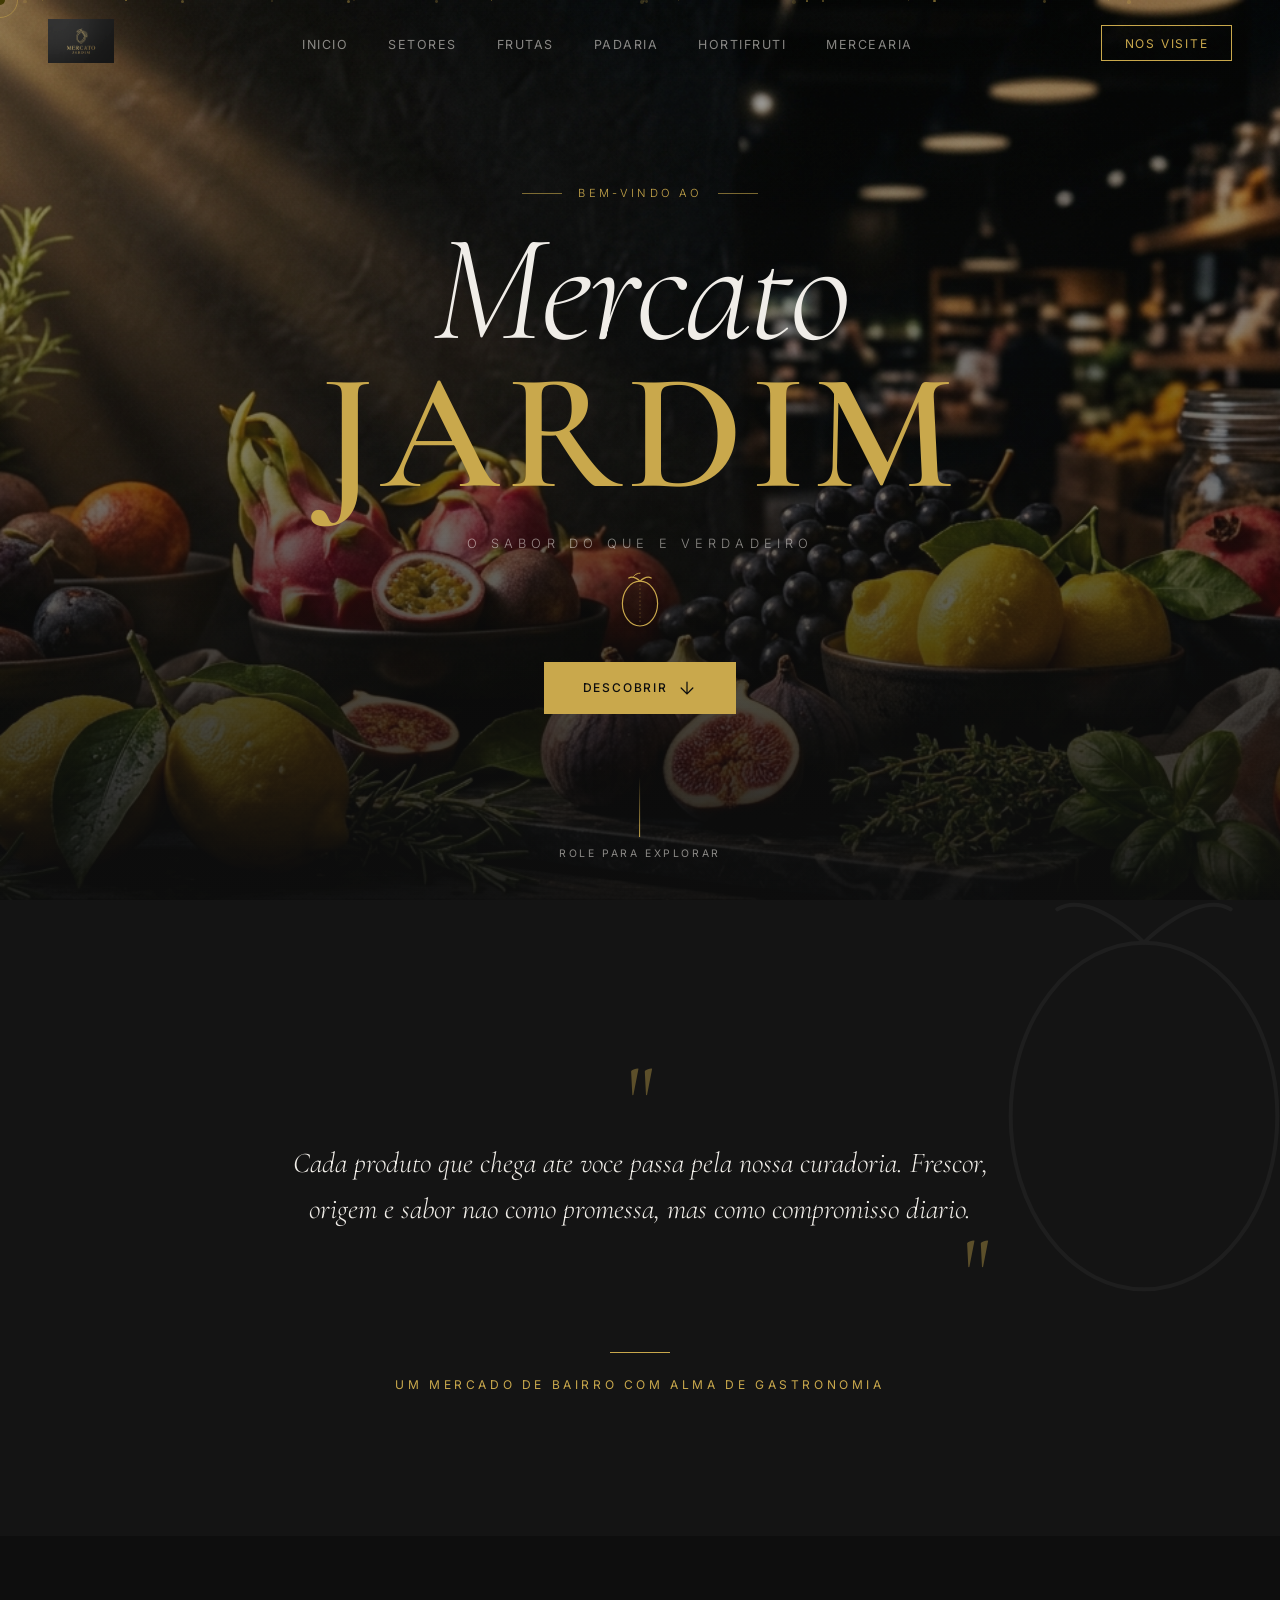
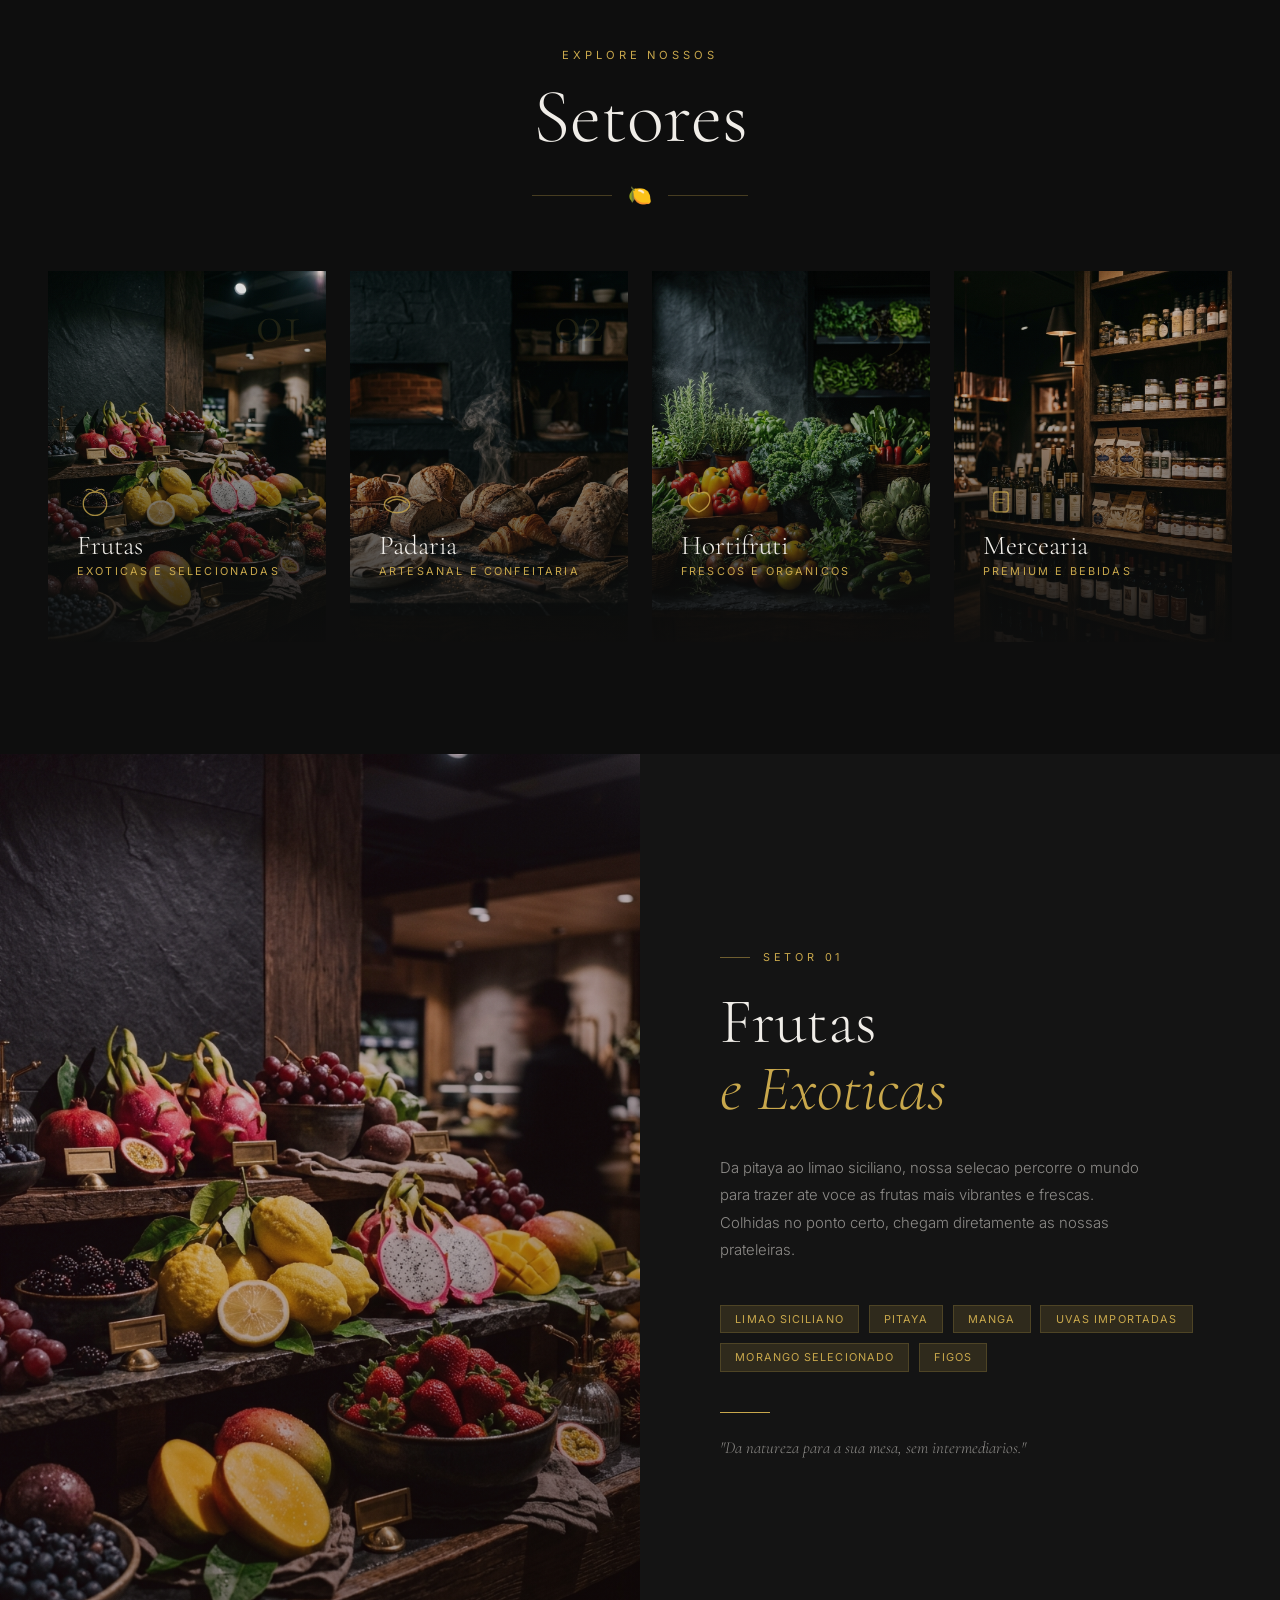
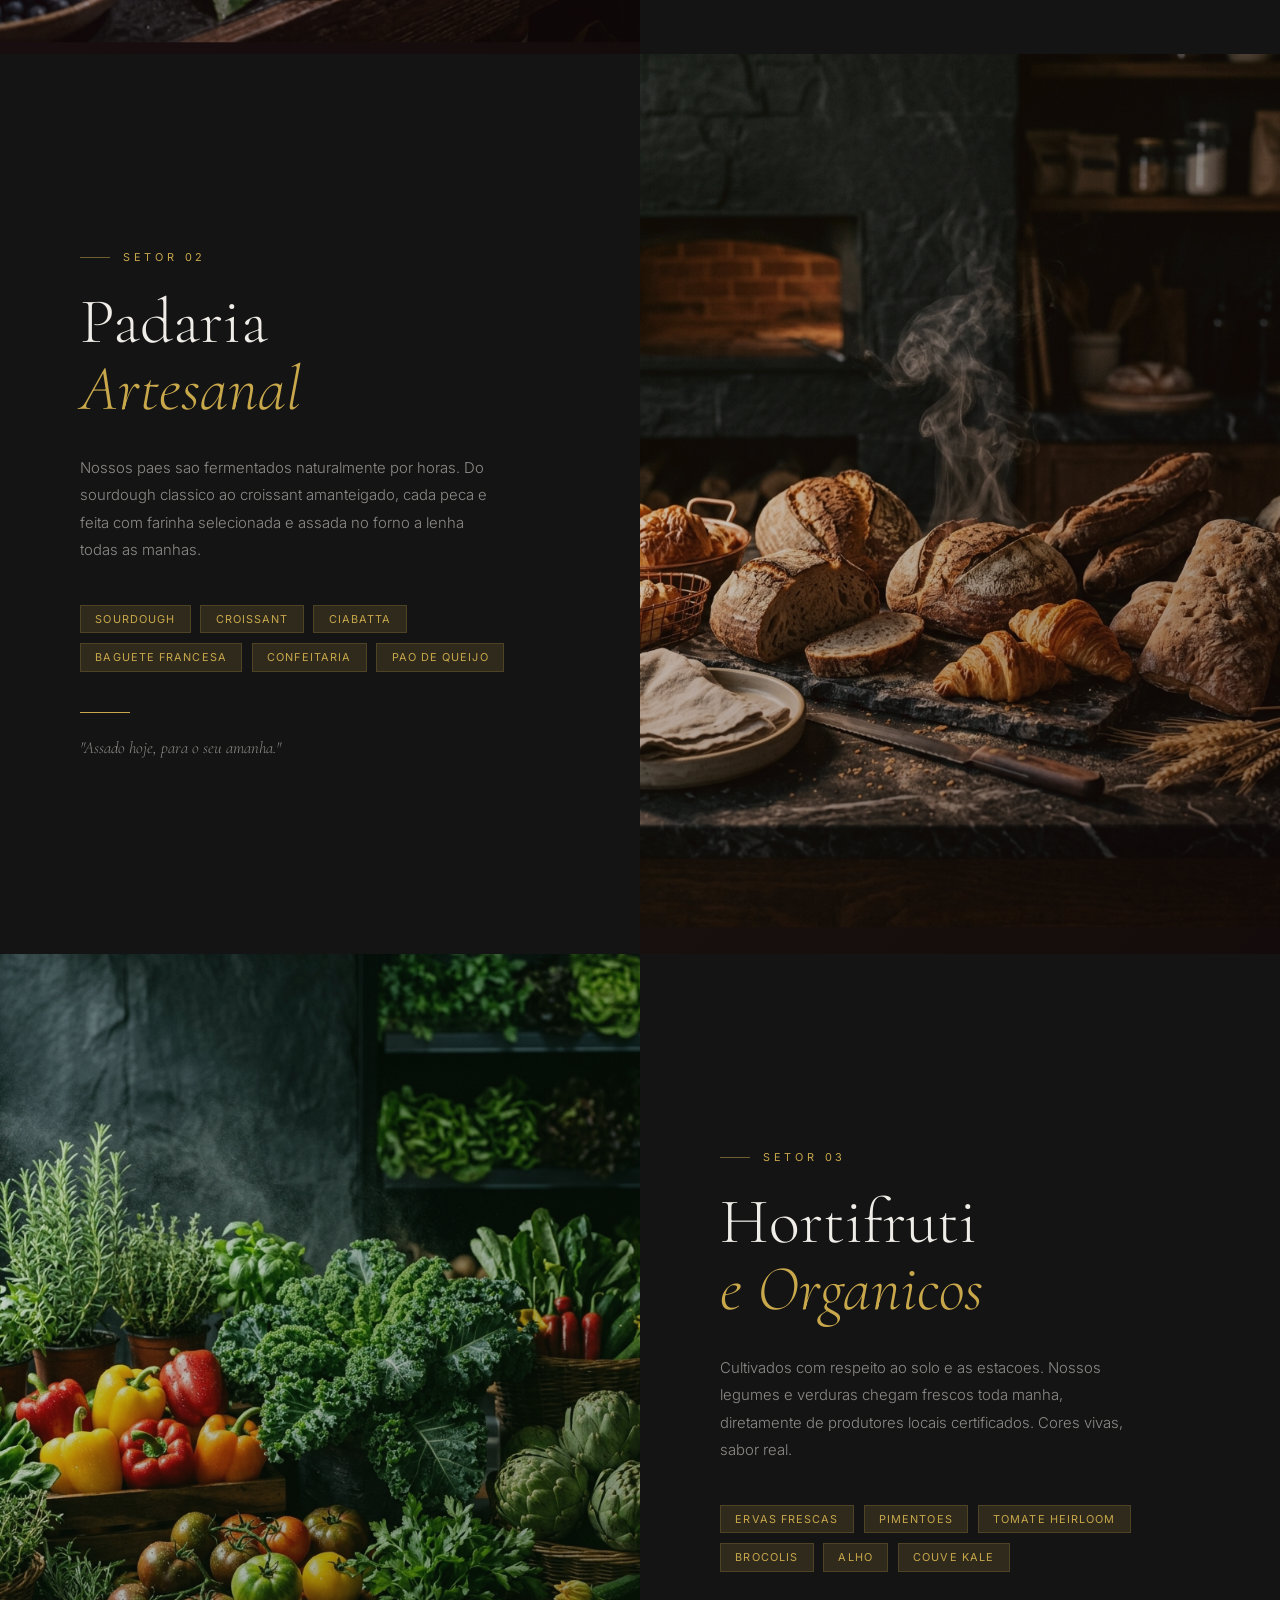
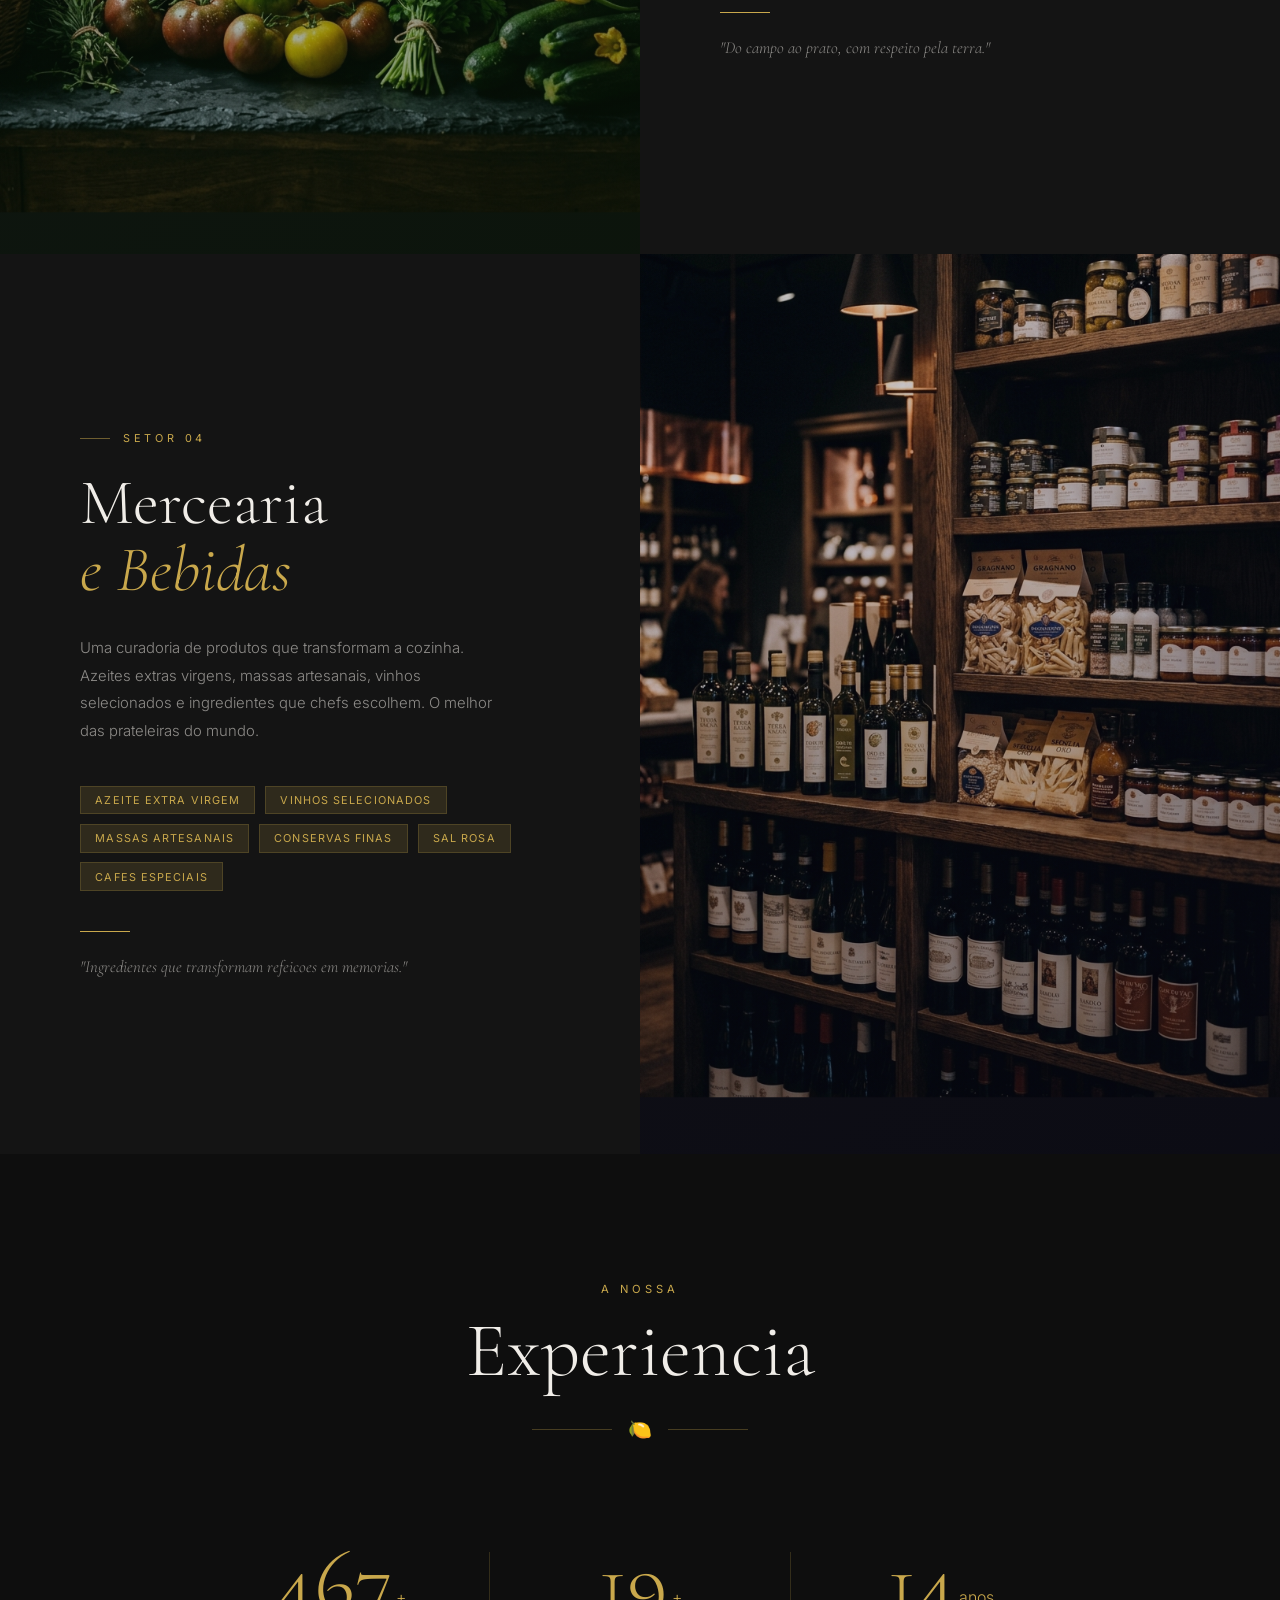
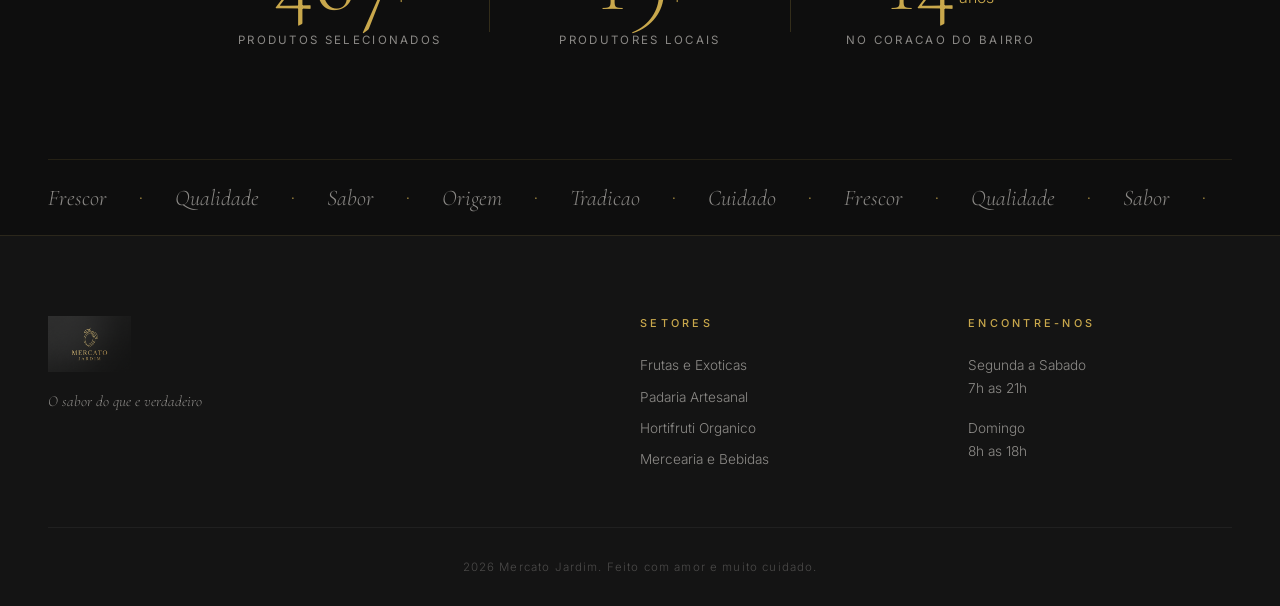
==== commit 34dbabaf: "feat: move site files to root for GitHub Pages and add README.md" ====
--- a/index.html
+++ b/index.html
@@ -1,610 +1,264 @@
 <!DOCTYPE html>
 <html lang="pt-BR">
 <head>
-  <meta charset="UTF-8">
-  <meta name="viewport" content="width=device-width, initial-scale=1.0">
-  <title>Mercato Jardim · Empório, Hortifrúti, Açougue & Adega de Vinhos</title>
-  <meta name="description" content="O Mercato Jardim é a experiência sensorial de um verdadeiro empório gourmet em Santo André. Adega de vinhos, hortifrúti fresco, açougue nobre e 100% pet friendly.">
-  <link rel="icon" type="image/svg+xml" href="data:image/svg+xml,<svg xmlns='http://www.w3.org/2000/svg' viewBox='0 0 100 100'><text y='.9em' font-size='90'>🍋</text></svg>">
-
-  <!-- Google Fonts: Cormorant Garamond, Plus Jakarta Sans, JetBrains Mono -->
-  <link rel="preconnect" href="https://fonts.googleapis.com">
-  <link rel="preconnect" href="https://fonts.gstatic.com" crossorigin>
-  <link href="https://fonts.googleapis.com/css2?family=Cormorant+Garamond:ital,wght@0,400;0,500;0,600;0,700;1,400;1,600&family=Plus+Jakarta+Sans:wght@300;400;500;600;700;800&family=JetBrains+Mono:wght@400;500;600&display=swap" rel="stylesheet">
-
-  <link rel="stylesheet" href="style.css">
+  <meta charset="UTF-8" />
+  <meta name="viewport" content="width=device-width, initial-scale=1.0" />
+  <title>Mercato Jardim - O Sabor do que e Verdadeiro</title>
+  <meta name="description" content="Mercato Jardim um mercado premium de bairro. Frutas, padaria artesanal, hortifruti e mercearia selecionada com qualidade excepcional." />
+  <link rel="preconnect" href="https://fonts.googleapis.com" />
+  <link rel="preconnect" href="https://fonts.gstatic.com" crossorigin />
+  <link href="https://fonts.googleapis.com/css2?family=Cormorant+Garamond:ital,wght@0,300;0,400;0,500;0,600;1,300;1,400&family=Inter:wght@300;400;500;600&display=swap" rel="stylesheet" />
+  <link rel="stylesheet" href="style.css" />
 </head>
 <body>
+  <div class="cursor" id="cursor"></div>
+  <div class="cursor-follower" id="cursor-follower"></div>
 
-  <!-- Top Ribbon: Unidades & Ambient Lounge Music Toggle -->
-  <div class="wood-top-ribbon">
-    <div class="container ribbon-inner">
-      <div class="ribbon-units">
-        <span class="unit-indicator-badge">
-          <span class="pulse-dot"></span> 2 Unidades em Santo André
-        </span>
-        <span class="unit-addresses">
-          <strong>Loja 1:</strong> R. das Esmeraldas, 379 (B. Jardim) · <strong>Loja 2:</strong> R. Piracicaba, 244 (Valparaíso)
-        </span>
-      </div>
-
-      <div class="ribbon-tools">
-        <!-- Ambient Sound Toggle -->
-        <button class="sound-toggle-btn" id="soundToggleBtn" aria-label="Ativar som ambiente de empório">
-          <span class="sound-icon" id="soundIcon">🔇</span>
-          <span class="sound-label" id="soundLabel">Música do Mercato</span>
-        </button>
-        <span class="pet-friendly-ribbon-tag">🐾 100% Pet Friendly</span>
-      </div>
-    </div>
+  <!-- ── Teleport Transition Overlay ── -->
+  <div class="teleport-overlay" id="teleport-overlay">
+    <div class="teleport-bg" id="teleport-bg"></div>
+    <div class="teleport-content">
+      <div class="teleport-icon">
+        <svg viewBox="0 0 80 80" fill="none" xmlns="http://www.w3.org/2000/svg">
+          <ellipse cx="40" cy="42" rx="22" ry="28" stroke="#C9A84C" stroke-width="1.5"/>
+          <path d="M40 14 C40 14 32 6 26 10" stroke="#C9A84C" stroke-width="1.5" stroke-linecap="round"/>
+          <path d="M40 14 C40 14 48 6 54 10" stroke="#C9A84C" stroke-width="1.5" stroke-linecap="round"/>
+        </svg>
+      </div>
+      <div class="teleport-label" id="teleport-label"></div>
+      <div class="teleport-loader"><div class="teleport-loader-bar"></div></div>
+    </div>
+    <div class="teleport-particles" id="teleport-particles"></div>
   </div>
 
-  <!-- Header / Navigation Bar com textura de madeira nobre e ilha flutuante -->
-  <header class="wood-header" id="mainHeader">
-    <div class="container header-container">
-      
-      <!-- Brand Logo com Limão Siciliano SVG -->
-      <a href="#" class="mercato-brand" aria-label="Mercato Jardim Página Inicial">
-        <div class="lemon-logo-badge">
-          <svg viewBox="0 0 100 100" class="lemon-svg" xmlns="http://www.w3.org/2000/svg">
-            <!-- Folhas verdes -->
-            <path d="M 50 22 C 38 10 24 15 22 28 C 35 34 46 28 50 22 Z" fill="#2E5528"/>
-            <path d="M 50 20 C 62 8 76 13 78 26 C 65 32 54 26 50 20 Z" fill="#3B6B34"/>
-            <!-- Ramo -->
-            <path d="M 50 25 L 50 14" stroke="#4A2B1D" stroke-width="3" stroke-linecap="round"/>
-            <!-- Limão Siciliano com pontas características -->
-            <path d="M 50 24 C 76 24 88 44 86 64 C 84 80 66 90 50 90 C 34 90 16 80 14 64 C 12 44 24 24 50 24 Z" fill="#F7CE28"/>
-            <!-- Textura e brilho do limão -->
-            <path d="M 38 34 C 44 29 56 29 62 34" stroke="#FFF0A0" stroke-width="2" stroke-linecap="round" fill="none" opacity="0.7"/>
-            <ellipse cx="64" cy="58" rx="8" ry="12" fill="#E8BD1A" opacity="0.4"/>
-            <!-- Pontinha inferior típica do limão siciliano -->
-            <path d="M 48 89 Q 50 94 52 89 Z" fill="#E8BD1A"/>
-          </svg>
-        </div>
-        <div class="brand-text-block">
-          <span class="brand-title">MERCATO JARDIM</span>
-          <span class="brand-subtitle">Empório · Adega & Frescor Toscano</span>
-        </div>
-      </a>
-
-      <!-- Menu Principal -->
-      <nav class="wood-nav-links">
-        <a href="#experiencia" class="wood-nav-item">O Mercato</a>
-        <a href="#adega" class="wood-nav-item">Adega Mob Wine</a>
-        <a href="#corredores" class="wood-nav-item">Corredores</a>
-        <a href="#atracoes" class="wood-nav-item">Atrações</a>
-        <a href="#pet-friendly" class="wood-nav-item">Espaço Pet</a>
-        <a href="#unidades" class="wood-nav-item">Unidades</a>
-      </nav>
-
-      <!-- Carrinho / Ações Rápidas -->
-      <div class="header-actions">
-        <!-- Botão Carrinho de Vime/Madeira -->
-        <button class="wood-cart-btn" id="openCartBtn" aria-label="Abrir minha cesta">
-          <span class="basket-icon">🧺</span>
-          <span class="cart-label">Minha Cesta</span>
-          <span class="cart-badge-counter" id="cartCountBadge">0</span>
-        </button>
-
-        <a href="https://wa.me/5511983215016?text=Ol%C3%A1%2C%20equipe%20do%20Mercato%20Jardim!%20Gostaria%20de%20fazer%20um%20pedido." target="_blank" rel="noopener" class="btn-lemon-cta">
-          Pedir no WhatsApp →
-        </a>
-      </div>
-
-    </div>
-  </header>
-
-  <!-- Hero Section: Atmosfera Sensorial de Entrada no Mercado -->
-  <section class="wood-hero" id="experiencia">
-    <div class="wood-overlay-texture"></div>
-    <div class="container hero-content-grid">
-      
-      <div class="hero-text-area">
-        <div class="hero-heritage-tag">
-          <span class="lemon-icon">🍋</span>
-          <span class="heritage-text">TRADIÇÃO, ACONCHEGO & SABOR EM SANTO ANDRÉ</span>
-        </div>
-
-        <h1 class="hero-display-title">
-          Sinta-se em casa. <br>
-          <span class="highlight-italic">O verdadeiro prazer de passear no mercado.</span>
-        </h1>
-
-        <p class="hero-body-p">
-          Madeira nobre, aroma de pão quentinho saindo do forno, cítricos colhidos na hora e as melhores safras do mundo na nossa adega. O Mercato Jardim foi planejado para transformar suas compras em um momento de pura celebração para você, sua família e seu pet.
-        </p>
-
-        <div class="hero-cta-row">
-          <a href="#corredores" class="btn-primary-wood">
-            <span>🛒</span> Pegar Carrinho & Passear nos Corredores →
-          </a>
-          <a href="#adega" class="btn-wine-link">
-            <span>🍷</span> Conhecer a Adega de Vinhos
-          </a>
-        </div>
-
-        <!-- Mini Selos de Qualidade -->
-        <div class="heritage-stamps">
-          <div class="stamp-item">
-            <span class="stamp-number">+2.800</span>
-            <span class="stamp-label">Rótulos & Itens Importados</span>
-          </div>
-          <div class="stamp-line"></div>
-          <div class="stamp-item">
-            <span class="stamp-number">100%</span>
-            <span class="stamp-label">Pet Friendly Oficial</span>
-          </div>
-          <div class="stamp-line"></div>
-          <div class="stamp-item">
-            <span class="stamp-number">2 Lojas</span>
-            <span class="stamp-label">B. Jardim & Valparaíso</span>
-          </div>
-        </div>
-      </div>
-
-      <!-- Vitrine Interativa: O Carrinho do Mercato em Ação -->
-      <div class="hero-cart-interactive-box">
-        <div class="wooden-board-card">
-          <div class="board-header">
-            <div class="lemon-stamp">
-              <span class="lemon-mini">🍋</span>
-              <div>
-                <strong>Cesta Mercato</strong>
-                <span class="sub">Frescor Selecionado</span>
-              </div>
-            </div>
-            <span class="live-status-pill">SELECIONE & EXPERIMENTE</span>
-          </div>
-
-          <!-- Área Visual do Carrinho Rústico -->
-          <div class="cart-stage-visual" id="heroCartStage">
-            <div class="drop-simulation-zone" id="heroDropZone"></div>
-            
-            <!-- Ilustração do Carrinho Rústico e Cesta de Vime -->
-            <div class="wood-cart-graphic">
-              <div class="cart-items-floating" id="cartFloatingItems">
-                <!-- Itens caindo e repousando no carrinho -->
-              </div>
-              
-              <div class="cart-svg-wrap">
-                <svg viewBox="0 0 320 200" class="rustic-cart-svg" xmlns="http://www.w3.org/2000/svg">
-                  <!-- Cesto de Vime Trançado -->
-                  <path d="M 60 45 L 260 45 L 235 140 L 85 140 Z" fill="#D29964" stroke="#4A2B1D" stroke-width="4"/>
-                  <!-- Textura de Vime -->
-                  <path d="M 75 45 L 95 140 M 115 45 L 125 140 M 155 45 L 155 140 M 195 45 L 185 140 M 235 45 L 215 140" stroke="#B87A42" stroke-width="2.5"/>
-                  <line x1="70" y1="75" x2="250" y2="75" stroke="#B87A42" stroke-width="2"/>
-                  <line x1="80" y1="105" x2="240" y2="105" stroke="#B87A42" stroke-width="2"/>
-                  <!-- Puxador de Madeira -->
-                  <path d="M 35 30 L 60 45" stroke="#4A2B1D" stroke-width="6" stroke-linecap="round"/>
-                  <circle cx="34" cy="28" r="7" fill="#F7CE28" stroke="#4A2B1D" stroke-width="2"/>
-                  <!-- Chassi de Ferro Forjado -->
-                  <path d="M 85 140 L 70 170 L 250 170" fill="none" stroke="#2B1810" stroke-width="5" stroke-linecap="round"/>
-                  <line x1="235" y1="140" x2="250" y2="170" stroke="#2B1810" stroke-width="5"/>
-                  <!-- Rodas Estilo Retrô -->
-                  <circle cx="85" cy="175" r="16" fill="#F9F6F0" stroke="#2B1810" stroke-width="4"/>
-                  <circle cx="85" cy="175" r="6" fill="#F7CE28"/>
-                  <circle cx="235" cy="175" r="16" fill="#F9F6F0" stroke="#2B1810" stroke-width="4"/>
-                  <circle cx="235" cy="175" r="6" fill="#F7CE28"/>
-                  <ellipse cx="160" cy="194" rx="100" ry="5" fill="rgba(43,24,16,0.15)"/>
-                </svg>
-              </div>
-            </div>
-          </div>
-
-          <!-- Rodapé do Card do Carrinho -->
-          <div class="board-footer">
-            <div class="board-info-tip">
-              <span>💡 Toque nos itens dos corredores abaixo para encher seu carrinho e pedir no WhatsApp!</span>
-            </div>
-            <button class="btn-replay-animation" id="replayAnimationBtn">
-              🔄 Animar Novamente
-            </button>
-          </div>
-        </div>
-      </div>
-
-    </div>
-  </section>
-
-  <!-- Seção Especial da Adega Mob Wine (Destaque marcante no áudio) -->
-  <section class="wine-cellar-section" id="adega">
-    <div class="container">
-      <div class="cellar-banner-card">
-        <div class="cellar-badge">
-          <span class="wine-glass-icon">🍷</span>
-          <span>ADEGA MOB WINE · CURADORIA EXCLUSIVA</span>
-        </div>
-        <h2 class="cellar-title">Uma verdadeira catedral de vinhos no <span class="wine-italic">coração de Santo André</span>.</h2>
-        <p class="cellar-desc">
-          Ambiente climatizado revestido em madeira nobre, com mais de 800 rótulos do Velho e Novo Mundo: safras premiadas da Toscana, Bordeaux, Douro, Mendoza e da Serra Gaúcha, selecionados por sommeliers para você harmonizar com os melhores queijos e cortes do Mercato.
-        </p>
-
-        <div class="wine-features-row">
-          <div class="wine-feature-box">
-            <span class="w-icon">🍾</span>
-            <h4>Degustações Semanais</h4>
-            <p>Todo fim de semana, produtores e sommeliers convidados apresentam novos rótulos.</p>
-          </div>
-          <div class="wine-feature-box">
-            <span class="w-icon">🧀</span>
-            <h4>Harmonização Guiada</h4>
-            <p>Nossa equipe indica a combinação perfeita com queijos finos e embutidos artesanais.</p>
-          </div>
-          <div class="wine-feature-box">
-            <span class="w-icon">❄️</span>
-            <h4>Climatização de Precisão</h4>
-            <p>Temperatura e umidade controladas para preservar a integridade máxima de cada garrafa.</p>
-          </div>
-        </div>
-
-        <div class="cellar-cta-bar">
-          <span class="cellar-promo-text">✨ Vinhos selecionados a partir de R$ 49,90 com entrega rápida via WhatsApp!</span>
-          <button class="btn-wine-cta" id="btnFilterWine">
-            Ver Vinhos na Vitrine →
-          </button>
-        </div>
-      </div>
-    </div>
-  </section>
-
-  <!-- Corredores do Mercado (A Experiência de Passear no Mercado) -->
-  <section class="aisles-section" id="corredores">
-    <div class="container">
-      
-      <div class="aisles-header-text">
-        <span class="wood-badge-pill">PASSEIO PELOS CORREDORES</span>
-        <h2 class="wood-section-title">O que você gostaria de levar <span class="wood-italic">hoje</span>?</h2>
-        <p class="wood-section-sub">
-          Explore as bancadas do Mercato Jardim. Clique em <strong>+ Colocar na Cesta</strong> em qualquer produto e monte sua lista de compras para receber em casa ou retirar pronto na loja.
-        </p>
-      </div>
-
-      <!-- Seletor de Corredores / Abas de Madeira -->
-      <div class="aisle-tabs-wood" role="tablist">
-        <button class="aisle-tab-btn active" data-corredor="adega" role="tab" aria-selected="true">
-          <span class="aisle-icon">🍷</span>
-          <div class="aisle-btn-info">
-            <span class="aisle-num">Corredor 01</span>
-            <strong class="aisle-name">Adega & Mob Wine</strong>
-          </div>
-        </button>
-
-        <button class="aisle-tab-btn" data-corredor="hortifruti" role="tab" aria-selected="false">
-          <span class="aisle-icon">🍋</span>
-          <div class="aisle-btn-info">
-            <span class="aisle-num">Corredor 02</span>
-            <strong class="aisle-name">Hortifrúti & Citrus</strong>
-          </div>
-        </button>
-
-        <button class="aisle-tab-btn" data-corredor="acougue" role="tab" aria-selected="false">
-          <span class="aisle-icon">🥩</span>
-          <div class="aisle-btn-info">
-            <span class="aisle-num">Corredor 03</span>
-            <strong class="aisle-name">Açougue Gourmet</strong>
-          </div>
-        </button>
-
-        <button class="aisle-tab-btn" data-corredor="padaria" role="tab" aria-selected="false">
-          <span class="aisle-icon">🥖</span>
-          <div class="aisle-btn-info">
-            <span class="aisle-num">Corredor 04</span>
-            <strong class="aisle-name">Padaria Artesanal</strong>
-          </div>
-        </button>
-
-        <button class="aisle-tab-btn" data-corredor="mercearia" role="tab" aria-selected="false">
-          <span class="aisle-icon">🥫</span>
-          <div class="aisle-btn-info">
-            <span class="aisle-num">Corredor 05</span>
-            <strong class="aisle-name">Mercearia & Empório</strong>
-          </div>
-        </button>
-
-        <button class="aisle-tab-btn" data-corredor="pet" role="tab" aria-selected="false">
-          <span class="aisle-icon">🐾</span>
-          <div class="aisle-btn-info">
-            <span class="aisle-num">Corredor 06</span>
-            <strong class="aisle-name">Espaço Pet Friendly</strong>
-          </div>
-        </button>
-      </div>
-
-      <!-- Ambientação da Bancada Ativa -->
-      <div class="corredor-banner" id="corredorBanner">
-        <div class="corredor-banner-text">
-          <span class="corredor-tag" id="corredorTag">ADEGA MOB WINE · SELEÇÃO INTERNACIONAL</span>
-          <h3 class="corredor-title" id="corredorTitle">Vinhos Nobres, Espumantes & Queijos Especiais</h3>
-          <p class="corredor-desc" id="corredorDesc">
-            Rótulos exclusivos com curadoria de sommeliers. Tintos encorpados, brancos minerais, espumantes e queijos curados para acompanhar momentos memoráveis.
-          </p>
-        </div>
-        <div class="corredor-atmosphere-badge">
-          <span class="badge-icon" id="corredorBadgeIcon">🍷</span>
-          <span class="badge-sub">Curadoria Mercato Jardim</span>
-        </div>
-      </div>
-
-      <!-- Grid de Produtos da Bancada -->
-      <div class="products-bancada-grid" id="productsGrid">
-        <!-- Injetado dinamicamente via app.js -->
-      </div>
-
-    </div>
-  </section>
-
-  <!-- Atrações Culturais & Gastronômicas do Mercato -->
-  <section class="attractions-section" id="atracoes">
-    <div class="container">
-      <div class="attractions-heading">
-        <span class="wood-badge-pill">MAIS QUE UM SUPERMERCADO</span>
-        <h2 class="wood-section-title">Um ponto de encontro com <span class="wood-italic">muitas atrações</span>.</h2>
-        <p class="wood-section-sub">
-          O Mercato Jardim foi feito para ser vivido. Aqui você faz suas compras com calma ao som de boa música, aproveita festivais gastronômicos e toma um café especial com quem você ama.
-        </p>
-      </div>
-
-      <div class="attractions-cards-grid">
-        
-        <div class="attraction-card">
-          <div class="attraction-img-tag">🎶 MÚSICA AO VIVO</div>
-          <div class="attraction-icon">🎷</div>
-          <h3>Jazz & Bossa no Empório</h3>
-          <p>Apresentações acústicas aos sábados e domingos para transformar o passeio no mercado em um momento leve e aconchegante.</p>
-          <span class="attraction-schedule">Todo sábado e domingo · Das 12h às 16h</span>
-        </div>
-
-        <div class="attraction-card">
-          <div class="attraction-img-tag">🍷 SOMMELIER PRESENCIAL</div>
-          <div class="attraction-icon">🍇</div>
-          <h3>Festival de Degustação</h3>
-          <p>Experimente novos rótulos de vinhos, azeites extravirgens e queijos artesanais com orientação gratuita de especialistas.</p>
-          <span class="attraction-schedule">Quintas e Sextas · Das 17h às 20h</span>
-        </div>
-
-        <div class="attraction-card">
-          <div class="attraction-img-tag">🥩 PARRILLA & FOGO</div>
-          <div class="attraction-icon">🔥</div>
-          <h3>Boutique de Carnes na Brasa</h3>
-          <p>Escolha seu corte no açougue nobre e leve assado na hora no ponto que preferir para saborear no almoço em família.</p>
-          <span class="attraction-schedule">Finais de semana e feriados</span>
-        </div>
-
-        <div class="attraction-card">
-          <div class="attraction-img-tag">☕ CAFETERIA & DOCES</div>
-          <div class="attraction-icon">🥐</div>
-          <h3>Espaço Café & Pâtisserie</h3>
-          <p>Grãos especiais moídos na hora, cappuccinos cremosos, pães de queijo e doces tradicionais para uma pausa deliciosa.</p>
-          <span class="attraction-schedule">Aberto todos os dias a partir das 07h30</span>
-        </div>
-
-      </div>
-    </div>
-  </section>
-
-  <!-- Espaço Pet Friendly (O Primeiro de SP) -->
-  <section class="pet-friendly-wood-section" id="pet-friendly">
-    <div class="container">
-      <div class="pet-friendly-wood-box">
-        <div class="pet-wood-left">
-          <span class="pet-badge-gold">🐾 PIONEIRISMO EM SÃO PAULO</span>
-          <h2 class="pet-title-serif">O primeiro supermercado <span class="highlight-lemon">100% pet friendly</span>.</h2>
-          <p class="pet-p">
-            No Mercato Jardim, seu cachorro ou gato não fica amarrado do lado de fora esperando na calçada. Aqui ele entra com você, tem carrinho acolchoado exclusivo com cinto de segurança, bebedouro de água fresca na entrada e petiscos naturais de cortesia.
-          </p>
-
-          <div class="pet-perks-list">
-            <div class="pet-perk">
-              <span class="perk-check">✔</span>
-              <span>Carrinhos de compras adaptados e higienizados a cada uso</span>
-            </div>
-            <div class="pet-perk">
-              <span class="perk-check">✔</span>
-              <span>Ponto de hidratação com água purificada na entrada</span>
-            </div>
-            <div class="pet-perk">
-              <span class="perk-check">✔</span>
-              <span>Biscoitinhos artesanais grátis oferecidos pela nossa equipe</span>
-            </div>
-            <div class="pet-perk">
-              <span class="perk-check">✔</span>
-              <span>Corredor exclusivo com petiscos naturais e rações nobres</span>
-            </div>
-          </div>
-        </div>
-
-        <div class="pet-wood-right">
-          <div class="pet-card-stamp">
-            <div class="pet-big-emoji">🐕 🛒 🐈</div>
-            <h3>Família Completa</h3>
-            <p>Traga a coleira e viva a experiência de passear no mercado juntos sem pressa.</p>
-            <div class="pet-hashtag">#PetFriendlyDeVerdade</div>
-          </div>
-        </div>
-      </div>
-    </div>
-  </section>
-
-  <!-- As Duas Unidades em Santo André -->
-  <section class="stores-section" id="unidades">
-    <div class="container">
-      <div class="stores-heading">
-        <span class="wood-badge-pill">NOSSAS CASAS</span>
-        <h2 class="wood-section-title">Escolha a loja mais <span class="wood-italic">perto de você</span>.</h2>
-        <p class="wood-section-sub">Duas lojas acolhedoras em Santo André com estacionamento gratuito, açougue, padaria, adega e atendimento atencioso.</p>
-      </div>
-
-      <div class="stores-grid">
-        
-        <!-- Loja 1: Bairro Jardim -->
-        <div class="store-card">
-          <div class="store-badge-header">
-            <span class="store-flag">LOJA 01 · BAIRRO JARDIM</span>
-            <span class="store-status">Aberto Agora</span>
-          </div>
-          <h3 class="store-name">Unidade Bairro Jardim</h3>
-          <p class="store-address">
-            <strong>Rua das Esmeraldas, 379</strong><br>
-            Bairro Jardim · Santo André - SP<br>
-            <span class="store-amenities">Estacionamento com manobrista · Cafeteria no local</span>
-          </p>
-
-          <div class="store-hours">
-            <div>Segunda a Sábado: <strong>07h30 às 21h00</strong></div>
-            <div>Domingos e Feriados: <strong>08h00 às 18h00</strong></div>
-          </div>
-
-          <div class="store-actions">
-            <a href="https://maps.google.com/?q=Rua+das+Esmeraldas+379+Bairro+Jardim+Santo+Andre" target="_blank" rel="noopener" class="btn-store-map">
-              Google Maps →
-            </a>
-            <a href="https://waze.com/ul?q=Rua+das+Esmeraldas+379+Santo+Andre" target="_blank" rel="noopener" class="btn-store-waze">
-              Waze
-            </a>
-            <a href="https://wa.me/5511983215016?text=Ol%C3%A1%2C%20falo%20da%20Loja%20Bairro%20Jardim!" target="_blank" rel="noopener" class="btn-store-wa">
-              WhatsApp Loja 1
-            </a>
-          </div>
-        </div>
-
-        <!-- Loja 2: Vila Valparaíso -->
-        <div class="store-card">
-          <div class="store-badge-header">
-            <span class="store-flag">LOJA 02 · VILA VALPARAÍSO</span>
-            <span class="store-status">Aberto Agora</span>
-          </div>
-          <h3 class="store-name">Unidade Valparaíso</h3>
-          <p class="store-address">
-            <strong>Rua Piracicaba, 244</strong><br>
-            Vila Valparaíso · Santo André - SP<br>
-            <span class="store-amenities">Amplo estacionamento · Fácil acesso · Pet Friendly</span>
-          </p>
-
-          <div class="store-hours">
-            <div>Segunda a Sábado: <strong>07h30 às 20h30</strong></div>
-            <div>Domingos e Feriados: <strong>08h00 às 14h00</strong></div>
-          </div>
-
-          <div class="store-actions">
-            <a href="https://maps.google.com/?q=Rua+Piracicaba+244+Vila+Valparaiso+Santo+Andre" target="_blank" rel="noopener" class="btn-store-map">
-              Google Maps →
-            </a>
-            <a href="https://waze.com/ul?q=Rua+Piracicaba+244+Santo+Andre" target="_blank" rel="noopener" class="btn-store-waze">
-              Waze
-            </a>
-            <a href="https://wa.me/5511973668877?text=Ol%C3%A1%2C%20falo%20da%20Loja%20Valpara%C3%ADso!" target="_blank" rel="noopener" class="btn-store-wa">
-              WhatsApp Loja 2
-            </a>
-          </div>
-        </div>
-
-      </div>
-    </div>
-  </section>
-
-  <!-- Slide-Over Shopping Basket Drawer -->
-  <div class="cart-backdrop" id="cartBackdrop" aria-hidden="true"></div>
-  <aside class="cart-drawer-wood" id="cartDrawer" role="dialog" aria-labelledby="drawerTitle" aria-hidden="true">
-    <div class="drawer-wood-header">
-      <div class="drawer-title-group">
-        <span class="lemon-icon">🍋</span>
-        <div>
-          <h3 id="drawerTitle">Sua Cesta Mercato</h3>
-          <span class="drawer-count" id="drawerItemCount">0 itens adicionados</span>
-        </div>
-      </div>
-      <button class="btn-drawer-close" id="closeCartBtn" aria-label="Fechar cesta">✕</button>
-    </div>
-
-    <!-- Empty State -->
-    <div class="drawer-empty-state" id="cartEmptyState">
-      <div class="empty-basket-icon">🧺</div>
-      <h4>Sua cesta ainda está vazia</h4>
-      <p>Passeie pelos corredores e clique em <strong>+ Colocar na Cesta</strong> para montar seu pedido com vinhos, frutas e cortes frescos.</p>
-      <button class="btn-wood-browse" id="emptyCartBrowseBtn">Passear pelos Corredores →</button>
-    </div>
-
-    <!-- Items List -->
-    <div class="drawer-items-list" id="cartItemsList">
-      <!-- Itens gerados dinamicamente via JS -->
-    </div>
-
-    <!-- Drawer Footer com Checkout no WhatsApp -->
-    <div class="drawer-wood-footer" id="cartDrawerFooter">
-      <div class="drawer-summary-row">
-        <span>Total de Produtos:</span>
-        <strong id="cartSummaryTotal">0 itens</strong>
-      </div>
-      <p class="drawer-disclaimer">
-        Ao clicar abaixo, sua lista é enviada direto para os atendentes do Mercato Jardim no WhatsApp para separação e entrega.
-      </p>
-
-      <div class="drawer-buttons-column">
-        <a href="#" id="checkoutWaBtn" class="btn-lemon-checkout" target="_blank" rel="noopener">
-          Enviar Pedido pelo WhatsApp →
-        </a>
-        <button class="btn-clear-cart" id="clearCartBtn">Esvaziar cesta</button>
-      </div>
-    </div>
-  </aside>
-
-  <!-- Toast Notification -->
-  <div class="wood-toast" id="toastNotification" role="status" aria-live="polite">
-    <span class="toast-lemon">🍋</span>
-    <span class="toast-text" id="toastMessage">Produto colocado na cesta!</span>
+  <nav class="nav" id="nav">
+    <div class="nav-logo"><img src="assets/logo.jpg" alt="Mercato Jardim" /></div>
+    <ul class="nav-links">
+      <li><a href="#hero">Inicio</a></li>
+      <li><a href="#setores">Setores</a></li>
+      <li><a href="#frutas">Frutas</a></li>
+      <li><a href="#padaria">Padaria</a></li>
+      <li><a href="#hortifruti">Hortifruti</a></li>
+      <li><a href="#mercearia">Mercearia</a></li>
+    </ul>
+    <button class="nav-cta">Nos Visite</button>
+    <div class="nav-hamburger" id="hamburger"><span></span><span></span><span></span></div>
+  </nav>
+  <div class="mobile-menu" id="mobile-menu">
+    <ul>
+      <li><a href="#hero" class="mobile-link">Inicio</a></li>
+      <li><a href="#setores" class="mobile-link">Setores</a></li>
+      <li><a href="#frutas" class="mobile-link">Frutas</a></li>
+      <li><a href="#padaria" class="mobile-link">Padaria</a></li>
+      <li><a href="#hortifruti" class="mobile-link">Hortifruti</a></li>
+      <li><a href="#mercearia" class="mobile-link">Mercearia</a></li>
+    </ul>
   </div>
-
-  <!-- Footer Rústico e Sofisticado -->
-  <footer class="wood-footer">
-    <div class="container footer-grid">
-      <div class="footer-brand-info">
-        <div class="footer-logo-row">
-          <span class="footer-lemon-icon">🍋</span>
-          <span class="footer-brand-name">MERCATO JARDIM</span>
-        </div>
-        <p class="footer-desc">
-          O prazer autêntico de estar no mercado. Hortifrúti rigorosamente selecionado, carnes de primeira, adega de vinhos Mob Wine e o primeiro supermercado pet friendly de São Paulo.
-        </p>
-        <div class="footer-socials">
-          <a href="https://www.instagram.com/mercatojardim/" target="_blank" rel="noopener" class="social-link">
-            Instagram: @mercatojardim ↗
-          </a>
-        </div>
-      </div>
-
-      <div class="footer-nav-col">
-        <h4>Corredores</h4>
-        <ul>
-          <li><a href="#corredores" data-switch="adega">Adega Mob Wine</a></li>
-          <li><a href="#corredores" data-switch="hortifruti">Hortifrúti & Limão Siciliano</a></li>
-          <li><a href="#corredores" data-switch="acougue">Açougue Gourmet</a></li>
-          <li><a href="#corredores" data-switch="padaria">Padaria & Confeitaria</a></li>
-          <li><a href="#corredores" data-switch="mercearia">Mercearia Fina</a></li>
-          <li><a href="#corredores" data-switch="pet">Espaço Pet Friendly</a></li>
-        </ul>
-      </div>
-
-      <div class="footer-nav-col">
-        <h4>Nossas Lojas</h4>
-        <ul>
-          <li><strong>Loja 1:</strong> R. das Esmeraldas, 379 - Bairro Jardim</li>
-          <li><strong>Loja 2:</strong> R. Piracicaba, 244 - Vila Valparaíso</li>
-          <li><a href="https://wa.me/5511983215016" target="_blank" rel="noopener">WhatsApp Loja 1: (11) 98321-5016</a></li>
-          <li><a href="https://wa.me/5511973668877" target="_blank" rel="noopener">WhatsApp Loja 2: (11) 97366-8877</a></li>
-        </ul>
-      </div>
-    </div>
-
-    <div class="container footer-bottom">
-      <p>© 2026 Mercato Jardim. Todos os direitos reservados. Santo André - SP.</p>
-      <div class="footer-badges">
-        <span>🍋 Limão Siciliano & Madeira Nobre</span>
-        <span>🍷 Adega Mob Wine</span>
-        <span>🐾 100% Pet Friendly</span>
-      </div>
-    </div>
+  <section class="hero" id="hero">
+    <div class="hero-bg">
+      <img src="assets/hero.jpg" alt="Mercato Jardim" class="hero-bg-img" id="hero-parallax" />
+      <div class="hero-overlay"></div>
+    </div>
+    <div class="particles" id="particles"></div>
+    <div class="hero-content">
+      <div class="hero-eyebrow reveal-up"><span class="eyebrow-line"></span><span>Bem-vindo ao</span><span class="eyebrow-line"></span></div>
+      <h1 class="hero-title reveal-up delay-1"><span class="title-italic">Mercato</span><span class="title-serif">Jardim</span></h1>
+      <p class="hero-sub reveal-up delay-2">O sabor do que e verdadeiro</p>
+      <div class="hero-lemon reveal-up delay-3">
+        <svg viewBox="0 0 80 80" fill="none" xmlns="http://www.w3.org/2000/svg">
+          <ellipse cx="40" cy="42" rx="22" ry="28" stroke="#C9A84C" stroke-width="1.5"/>
+          <path d="M40 14 C40 14 32 6 26 10" stroke="#C9A84C" stroke-width="1.5" stroke-linecap="round"/>
+          <path d="M40 14 C40 14 48 6 54 10" stroke="#C9A84C" stroke-width="1.5" stroke-linecap="round"/>
+          <path d="M32 8 C32 8 34 4 40 4" stroke="#C9A84C" stroke-width="1.2" stroke-linecap="round"/>
+          <path d="M40 18 L40 66" stroke="#C9A84C" stroke-width="0.8" stroke-dasharray="2 3" opacity="0.5"/>
+        </svg>
+      </div>
+      <a href="#setores" class="hero-cta reveal-up delay-4" id="hero-discover-btn"><span>Descobrir</span><svg width="20" height="20" viewBox="0 0 24 24" fill="none"><path d="M12 5v14M5 12l7 7 7-7" stroke="currentColor" stroke-width="1.5" stroke-linecap="round"/></svg></a>
+    </div>
+    <div class="hero-scroll-indicator"><div class="scroll-line"></div><span>Role para explorar</span></div>
+  </section>
+  <section class="manifesto" id="manifesto">
+    <div class="manifesto-inner">
+      <div class="manifesto-quote reveal-up">
+        <span class="quote-mark">"</span>
+        <p>Cada produto que chega ate voce passa pela nossa curadoria. Frescor, origem e sabor nao como promessa, mas como compromisso diario.</p>
+        <span class="quote-mark closing">"</span>
+      </div>
+      <div class="manifesto-line reveal-up delay-1"></div>
+      <p class="manifesto-sub reveal-up delay-2">Um mercado de bairro com alma de gastronomia</p>
+    </div>
+    <div class="manifesto-bg-lemon">
+      <svg viewBox="0 0 300 380" fill="none" xmlns="http://www.w3.org/2000/svg" opacity="0.04">
+        <ellipse cx="150" cy="210" rx="100" ry="130" stroke="white" stroke-width="3"/>
+        <path d="M150 80 C150 80 110 40 85 55" stroke="white" stroke-width="3" stroke-linecap="round"/>
+        <path d="M150 80 C150 80 190 40 215 55" stroke="white" stroke-width="3" stroke-linecap="round"/>
+      </svg>
+    </div>
+  </section>
+  <section class="setores" id="setores">
+    <div class="setores-header">
+      <p class="section-label reveal-up">Explore nossos</p>
+      <h2 class="section-title reveal-up delay-1">Setores</h2>
+      <div class="section-divider reveal-up delay-2"><span></span><div class="divider-lemon">&#127819;</div><span></span></div>
+    </div>
+    <div class="setores-grid">
+      <a href="#frutas" class="setor-card reveal-card teleport-link" data-teleport-label="Frutas e Exoticas" data-teleport-img="assets/frutas.jpg" data-index="0">
+        <div class="setor-card-img"><img src="assets/frutas.jpg" alt="Frutas" /><div class="setor-card-overlay"></div></div>
+        <div class="setor-card-content">
+          <div class="setor-icon"><svg viewBox="0 0 40 40" fill="none"><circle cx="20" cy="23" r="13" stroke="#C9A84C" stroke-width="1.5"/><path d="M20 10 C20 10 14 5 10 8" stroke="#C9A84C" stroke-width="1.5" stroke-linecap="round"/><path d="M20 10 C20 10 26 5 30 8" stroke="#C9A84C" stroke-width="1.5" stroke-linecap="round"/></svg></div>
+          <h3>Frutas</h3><p>Exoticas e Selecionadas</p><div class="setor-arrow">&#8594;</div>
+        </div>
+        <div class="setor-number">01</div>
+      </a>
+      <a href="#padaria" class="setor-card reveal-card teleport-link" data-teleport-label="Padaria Artesanal" data-teleport-img="assets/padaria.jpg" data-index="1">
+        <div class="setor-card-img"><img src="assets/padaria.jpg" alt="Padaria" /><div class="setor-card-overlay"></div></div>
+        <div class="setor-card-content">
+          <div class="setor-icon"><svg viewBox="0 0 40 40" fill="none"><ellipse cx="20" cy="24" rx="14" ry="9" stroke="#C9A84C" stroke-width="1.5"/><path d="M10 22 Q20 14 30 22" stroke="#C9A84C" stroke-width="1.5" stroke-linecap="round"/></svg></div>
+          <h3>Padaria</h3><p>Artesanal e Confeitaria</p><div class="setor-arrow">&#8594;</div>
+        </div>
+        <div class="setor-number">02</div>
+      </a>
+      <a href="#hortifruti" class="setor-card reveal-card teleport-link" data-teleport-label="Hortifruti Organico" data-teleport-img="assets/hortifruti.jpg" data-index="2">
+        <div class="setor-card-img"><img src="assets/hortifruti.jpg" alt="Hortifruti" /><div class="setor-card-overlay"></div></div>
+        <div class="setor-card-content">
+          <div class="setor-icon"><svg viewBox="0 0 40 40" fill="none"><path d="M20 32 C20 32 8 28 8 18 C8 12 14 8 20 12 C26 8 32 12 32 18 C32 28 20 32 20 32Z" stroke="#C9A84C" stroke-width="1.5"/><path d="M20 12 L20 6" stroke="#C9A84C" stroke-width="1.5" stroke-linecap="round"/></svg></div>
+          <h3>Hortifruti</h3><p>Frescos e Organicos</p><div class="setor-arrow">&#8594;</div>
+        </div>
+        <div class="setor-number">03</div>
+      </a>
+      <a href="#mercearia" class="setor-card reveal-card teleport-link" data-teleport-label="Mercearia Premium" data-teleport-img="assets/mercearia.jpg" data-index="3">
+        <div class="setor-card-img"><img src="assets/mercearia.jpg" alt="Mercearia" /><div class="setor-card-overlay"></div></div>
+        <div class="setor-card-content">
+          <div class="setor-icon"><svg viewBox="0 0 40 40" fill="none"><rect x="12" y="10" width="16" height="22" rx="3" stroke="#C9A84C" stroke-width="1.5"/><path d="M16 18 L24 18" stroke="#C9A84C" stroke-width="1" stroke-linecap="round"/><path d="M16 22 L22 22" stroke="#C9A84C" stroke-width="1" stroke-linecap="round"/></svg></div>
+          <h3>Mercearia</h3><p>Premium e Bebidas</p><div class="setor-arrow">&#8594;</div>
+        </div>
+        <div class="setor-number">04</div>
+      </a>
+    </div>
+  </section>
+  <section class="setor-showcase" id="frutas">
+    <div class="showcase-sticky">
+      <div class="showcase-img-wrap" id="frutas-img-wrap">
+        <img src="assets/frutas.jpg" alt="Frutas" class="showcase-img showcase-img-base" />
+        <img src="assets/limao-siciliano.jpg" alt="Limao Siciliano" class="showcase-img showcase-img-hover" data-fruit="limao" />
+        <img src="assets/pitaya.jpg" alt="Pitaya" class="showcase-img showcase-img-hover" data-fruit="pitaya" />
+        <img src="assets/manga.jpg" alt="Manga" class="showcase-img showcase-img-hover" data-fruit="manga" />
+        <img src="assets/uvas.jpg" alt="Uvas Importadas" class="showcase-img showcase-img-hover" data-fruit="uvas" />
+        <img src="assets/morango.jpg" alt="Morango Selecionado" class="showcase-img showcase-img-hover" data-fruit="morango" />
+        <img src="assets/figos.jpg" alt="Figos" class="showcase-img showcase-img-hover" data-fruit="figos" />
+        <div class="showcase-color-overlay" style="background:linear-gradient(135deg,rgba(139,26,74,0.13),rgba(26,10,10,0.53))"></div>
+      </div>
+    </div>
+    <div class="showcase-content">
+      <div class="showcase-label reveal-up">Setor 01</div>
+      <h2 class="showcase-title reveal-up delay-1">Frutas<br/><em>e Exoticas</em></h2>
+      <p class="showcase-desc reveal-up delay-2">Da pitaya ao limao siciliano, nossa selecao percorre o mundo para trazer ate voce as frutas mais vibrantes e frescas. Colhidas no ponto certo, chegam diretamente as nossas prateleiras.</p>
+      <div class="showcase-tags reveal-up delay-3" id="frutas-tags">
+        <span class="tag tag-interactive" data-fruit="limao">Limao Siciliano</span><span class="tag tag-interactive" data-fruit="pitaya">Pitaya</span><span class="tag tag-interactive" data-fruit="manga">Manga</span><span class="tag tag-interactive" data-fruit="uvas">Uvas Importadas</span><span class="tag tag-interactive" data-fruit="morango">Morango Selecionado</span><span class="tag tag-interactive" data-fruit="figos">Figos</span>
+      </div>
+      <div class="showcase-accent-line reveal-up delay-4"></div>
+      <p class="showcase-motto reveal-up delay-4">"Da natureza para a sua mesa, sem intermediarios."</p>
+    </div>
+  </section>
+  <section class="setor-showcase alt" id="padaria">
+    <div class="showcase-sticky">
+      <div class="showcase-img-wrap" id="padaria-img-wrap">
+        <img src="assets/padaria.jpg" alt="Padaria" class="showcase-img showcase-img-base" />
+        <img src="assets/sourdough.jpg" alt="Sourdough" class="showcase-img showcase-img-hover" data-fruit="sourdough" />
+        <img src="assets/croissant.jpg" alt="Croissant" class="showcase-img showcase-img-hover" data-fruit="croissant" />
+        <img src="assets/ciabatta.jpg" alt="Ciabatta" class="showcase-img showcase-img-hover" data-fruit="ciabatta" />
+        <img src="assets/baguete.jpg" alt="Baguete Francesa" class="showcase-img showcase-img-hover" data-fruit="baguete" />
+        <img src="assets/confeitaria.jpg" alt="Confeitaria" class="showcase-img showcase-img-hover" data-fruit="confeitaria" />
+        <img src="assets/pao_de_queijo.jpg" alt="Pao de Queijo" class="showcase-img showcase-img-hover" data-fruit="paoqueijo" />
+        <div class="showcase-color-overlay" style="background:linear-gradient(135deg,rgba(122,74,26,0.13),rgba(26,10,10,0.53))"></div>
+      </div>
+    </div>
+    <div class="showcase-content">
+      <div class="showcase-label reveal-up">Setor 02</div>
+      <h2 class="showcase-title reveal-up delay-1">Padaria<br/><em>Artesanal</em></h2>
+      <p class="showcase-desc reveal-up delay-2">Nossos paes sao fermentados naturalmente por horas. Do sourdough classico ao croissant amanteigado, cada peca e feita com farinha selecionada e assada no forno a lenha todas as manhas.</p>
+      <div class="showcase-tags reveal-up delay-3" id="padaria-tags">
+        <span class="tag tag-interactive" data-fruit="sourdough">Sourdough</span><span class="tag tag-interactive" data-fruit="croissant">Croissant</span><span class="tag tag-interactive" data-fruit="ciabatta">Ciabatta</span><span class="tag tag-interactive" data-fruit="baguete">Baguete Francesa</span><span class="tag tag-interactive" data-fruit="confeitaria">Confeitaria</span><span class="tag tag-interactive" data-fruit="paoqueijo">Pao de Queijo</span>
+      </div>
+      <div class="showcase-accent-line reveal-up delay-4"></div>
+      <p class="showcase-motto reveal-up delay-4">"Assado hoje, para o seu amanha."</p>
+    </div>
+  </section>
+  <section class="setor-showcase" id="hortifruti">
+    <div class="showcase-sticky">
+      <div class="showcase-img-wrap" id="hortifruti-img-wrap">
+        <img src="assets/hortifruti.jpg" alt="Hortifruti" class="showcase-img showcase-img-base" />
+        <img src="assets/ervas-frescas.jpg" alt="Ervas Frescas" class="showcase-img showcase-img-hover" data-fruit="ervas" />
+        <img src="assets/pimentoes.jpg" alt="Pimentoes" class="showcase-img showcase-img-hover" data-fruit="pimentoes" />
+        <img src="assets/tomate-heirloom.jpg" alt="Tomate Heirloom" class="showcase-img showcase-img-hover" data-fruit="tomate" />
+        <img src="assets/brocolis.jpg" alt="Brocolis" class="showcase-img showcase-img-hover" data-fruit="brocolis" />
+        <img src="assets/alho.jpg" alt="Alho" class="showcase-img showcase-img-hover" data-fruit="alho" />
+        <img src="assets/couve-kale.jpg" alt="Couve Kale" class="showcase-img showcase-img-hover" data-fruit="kale" />
+        <div class="showcase-color-overlay" style="background:linear-gradient(135deg,rgba(26,74,42,0.13),rgba(10,26,10,0.53))"></div>
+      </div>
+    </div>
+    <div class="showcase-content">
+      <div class="showcase-label reveal-up">Setor 03</div>
+      <h2 class="showcase-title reveal-up delay-1">Hortifruti<br/><em>e Organicos</em></h2>
+      <p class="showcase-desc reveal-up delay-2">Cultivados com respeito ao solo e as estacoes. Nossos legumes e verduras chegam frescos toda manha, diretamente de produtores locais certificados. Cores vivas, sabor real.</p>
+      <div class="showcase-tags reveal-up delay-3" id="hortifruti-tags">
+        <span class="tag tag-interactive" data-fruit="ervas">Ervas Frescas</span><span class="tag tag-interactive" data-fruit="pimentoes">Pimentoes</span><span class="tag tag-interactive" data-fruit="tomate">Tomate Heirloom</span><span class="tag tag-interactive" data-fruit="brocolis">Brocolis</span><span class="tag tag-interactive" data-fruit="alho">Alho</span><span class="tag tag-interactive" data-fruit="kale">Couve Kale</span>
+      </div>
+      <div class="showcase-accent-line reveal-up delay-4"></div>
+      <p class="showcase-motto reveal-up delay-4">"Do campo ao prato, com respeito pela terra."</p>
+    </div>
+  </section>
+  <section class="setor-showcase alt" id="mercearia">
+    <div class="showcase-sticky">
+      <div class="showcase-img-wrap" id="mercearia-img-wrap">
+        <img src="assets/mercearia.jpg" alt="Mercearia" class="showcase-img showcase-img-base" />
+        <img src="assets/azeite.jpg" alt="Azeite Extra Virgem" class="showcase-img showcase-img-hover" data-fruit="azeite" />
+        <img src="assets/vinhos.jpg" alt="Vinhos Selecionados" class="showcase-img showcase-img-hover" data-fruit="vinhos" />
+        <img src="assets/massas.jpg" alt="Massas Artesanais" class="showcase-img showcase-img-hover" data-fruit="massas" />
+        <img src="assets/conservas.jpg" alt="Conservas Finas" class="showcase-img showcase-img-hover" data-fruit="conservas" />
+        <img src="assets/sal-rosa.jpg" alt="Sal Rosa" class="showcase-img showcase-img-hover" data-fruit="sal" />
+        <img src="assets/cafes.jpg" alt="Cafes Especiais" class="showcase-img showcase-img-hover" data-fruit="cafes" />
+        <div class="showcase-color-overlay" style="background:linear-gradient(135deg,rgba(26,26,74,0.13),rgba(10,10,26,0.53))"></div>
+      </div>
+    </div>
+    <div class="showcase-content">
+      <div class="showcase-label reveal-up">Setor 04</div>
+      <h2 class="showcase-title reveal-up delay-1">Mercearia<br/><em>e Bebidas</em></h2>
+      <p class="showcase-desc reveal-up delay-2">Uma curadoria de produtos que transformam a cozinha. Azeites extras virgens, massas artesanais, vinhos selecionados e ingredientes que chefs escolhem. O melhor das prateleiras do mundo.</p>
+      <div class="showcase-tags reveal-up delay-3" id="mercearia-tags">
+        <span class="tag tag-interactive" data-fruit="azeite">Azeite Extra Virgem</span><span class="tag tag-interactive" data-fruit="vinhos">Vinhos Selecionados</span><span class="tag tag-interactive" data-fruit="massas">Massas Artesanais</span><span class="tag tag-interactive" data-fruit="conservas">Conservas Finas</span><span class="tag tag-interactive" data-fruit="sal">Sal Rosa</span><span class="tag tag-interactive" data-fruit="cafes">Cafes Especiais</span>
+      </div>
+      <div class="showcase-accent-line reveal-up delay-4"></div>
+      <p class="showcase-motto reveal-up delay-4">"Ingredientes que transformam refeicoes em memorias."</p>
+    </div>
+  </section>
+  <section class="experience" id="experience">
+    <div class="experience-inner">
+      <p class="section-label reveal-up">A nossa</p>
+      <h2 class="section-title reveal-up delay-1">Experiencia</h2>
+      <div class="section-divider reveal-up delay-2"><span></span><div class="divider-lemon">&#127819;</div><span></span></div>
+      <div class="experience-stats">
+        <div class="stat reveal-up delay-1"><span class="stat-num" data-target="500">0</span><span class="stat-plus">+</span><p>Produtos Selecionados</p></div>
+        <div class="stat-divider"></div>
+        <div class="stat reveal-up delay-2"><span class="stat-num" data-target="20">0</span><span class="stat-plus">+</span><p>Produtores Locais</p></div>
+        <div class="stat-divider"></div>
+        <div class="stat reveal-up delay-3"><span class="stat-num" data-target="15">0</span><span class="stat-plus">anos</span><p>No coracao do bairro</p></div>
+      </div>
+    </div>
+    <div class="experience-marquee">
+      <div class="marquee-track">
+        <span>Frescor</span><span class="dot">&#183;</span><span>Qualidade</span><span class="dot">&#183;</span><span>Sabor</span><span class="dot">&#183;</span><span>Origem</span><span class="dot">&#183;</span><span>Tradicao</span><span class="dot">&#183;</span><span>Cuidado</span><span class="dot">&#183;</span><span>Frescor</span><span class="dot">&#183;</span><span>Qualidade</span><span class="dot">&#183;</span><span>Sabor</span><span class="dot">&#183;</span><span>Origem</span><span class="dot">&#183;</span><span>Tradicao</span><span class="dot">&#183;</span><span>Cuidado</span><span class="dot">&#183;</span>
+      </div>
+    </div>
+  </section>
+  <footer class="footer" id="footer">
+    <div class="footer-inner">
+      <div class="footer-brand"><img src="assets/logo.jpg" alt="Mercato Jardim" class="footer-logo" /><p class="footer-tagline">O sabor do que e verdadeiro</p></div>
+      <div class="footer-links"><h4>Setores</h4><ul><li><a href="#frutas">Frutas e Exoticas</a></li><li><a href="#padaria">Padaria Artesanal</a></li><li><a href="#hortifruti">Hortifruti Organico</a></li><li><a href="#mercearia">Mercearia e Bebidas</a></li></ul></div>
+      <div class="footer-contact"><h4>Encontre-nos</h4><p>Segunda a Sabado<br/>7h as 21h</p><p>Domingo<br/>8h as 18h</p></div>
+    </div>
+    <div class="footer-bottom"><p>2026 Mercato Jardim. Feito com amor e muito cuidado.</p></div>
   </footer>
-
-  <script src="app.js"></script>
+  <script src="main.js"></script>
 </body>
 </html>
--- a/style.css
+++ b/style.css
@@ -1,1896 +1,772 @@
-/* ==========================================================================
-   MERCATO JARDIM · IDENTIDADE VISUAL OFICIAL (MADEIRA & LIMÃO SICILIANO)
-   Cores: Madeira Nobre (#2B1810), Limão Siciliano (#F7CE28), Vinho Bordô (#661928),
-   Creme Artesanal (#FAF7F2), Verde Mediterrâneo (#264D24).
-   ========================================================================== */
+/* ============================================
+   MERCATO JARDIM — Premium CSS
+   ============================================ */
+
+*, *::before, *::after { box-sizing: border-box; margin: 0; padding: 0; }
 
 :root {
-  /* Paleta Oficial */
-  --wood-dark: #23130C;
-  --wood-primary: #2B1810;
-  --wood-medium: #3E2317;
-  --wood-light: #523122;
-  --wood-border: #6B4230;
-
-  --lemon-yellow: #F7CE28;
-  --lemon-light: #FDE885;
-  --lemon-bright: #FACC15;
-  --lemon-shadow: rgba(247, 206, 40, 0.35);
-
-  --wine-bordeaux: #661928;
-  --wine-deep: #47101C;
-  --wine-light: #8E253A;
-
-  --green-olive: #264D24;
-  --green-leaf: #3B6B34;
-
-  --bg-cream: #FAF7F2;
-  --bg-cream-darker: #F3EDE2;
-  --surface-card: #FFFFFF;
-  --surface-wood-card: #2E1A12;
-
-  --text-dark: #1C1411;
-  --text-muted: #6E615B;
-  --text-light: #FAF7F2;
-  --text-light-muted: #D1C5BD;
-
-  /* Tipografia */
-  --font-serif: 'Cormorant Garamond', Georgia, serif;
-  --font-sans: 'Plus Jakarta Sans', system-ui, -apple-system, sans-serif;
-  --font-mono: 'JetBrains Mono', monospace;
-
-  /* Bordas e Curvaturas */
-  --radius-pill: 999px;
-  --radius-card: 20px;
-  --radius-sm: 10px;
-
-  /* Transições e Sombras */
-  --shadow-warm: 0 12px 32px rgba(35, 19, 12, 0.08);
-  --shadow-hover: 0 16px 40px rgba(35, 19, 12, 0.14);
-  --shadow-wood: 0 16px 48px rgba(0, 0, 0, 0.45);
-  --transition-smooth: 0.28s cubic-bezier(0.16, 1, 0.3, 1);
-}
-
-/* Reset Global */
-*, *::before, *::after {
-  box-sizing: border-box;
-  margin: 0;
-  padding: 0;
-}
-
-html {
-  scroll-behavior: smooth;
-  font-size: 16px;
-}
+  --gold: #C9A84C;
+  --gold-light: #e0c068;
+  --gold-dim: rgba(201, 168, 76, 0.15);
+  --bg: #0e0e0e;
+  --bg-2: #141414;
+  --bg-3: #1a1a1a;
+  --text: #f0ede8;
+  --text-dim: rgba(240, 237, 232, 0.55);
+  --serif: 'Cormorant Garamond', Georgia, serif;
+  --sans: 'Inter', system-ui, sans-serif;
+  --transition: cubic-bezier(0.25, 0.46, 0.45, 0.94);
+  --bounce: cubic-bezier(0.34, 1.56, 0.64, 1);
+}
+
+html { scroll-behavior: smooth; font-size: 16px; }
 
 body {
-  background-color: var(--bg-cream);
-  color: var(--text-dark);
-  font-family: var(--font-sans);
-  line-height: 1.6;
-  -webkit-font-smoothing: antialiased;
-  -moz-osx-font-smoothing: grayscale;
+  background: var(--bg);
+  color: var(--text);
+  font-family: var(--sans);
   overflow-x: hidden;
-}
-
-.container {
-  width: 100%;
-  max-width: 1260px;
-  margin: 0 auto;
-  padding: 0 24px;
-}
-
-/* ==========================================================================
-   Top Ribbon (Unidades & Sound Toggle)
-   ========================================================================== */
-.wood-top-ribbon {
-  background: var(--wood-dark);
-  color: var(--text-light-muted);
-  font-size: 0.82rem;
-  border-bottom: 1px solid rgba(247, 206, 40, 0.18);
-  padding: 8px 0;
-}
-
-.ribbon-inner {
-  display: flex;
-  align-items: center;
-  justify-content: space-between;
-  gap: 16px;
-}
-
-.ribbon-units {
-  display: flex;
-  align-items: center;
-  gap: 14px;
-}
-
-.unit-indicator-badge {
-  display: inline-flex;
-  align-items: center;
-  gap: 6px;
-  font-family: var(--font-mono);
-  font-size: 0.72rem;
-  font-weight: 700;
-  text-transform: uppercase;
-  color: var(--lemon-yellow);
-  background: rgba(247, 206, 40, 0.12);
-  padding: 2px 8px;
-  border-radius: var(--radius-pill);
-  border: 1px solid rgba(247, 206, 40, 0.3);
-}
-
-.pulse-dot {
-  width: 7px;
-  height: 7px;
-  background-color: #10B981;
+  cursor: none;
+}
+
+/* ── SCROLLBAR ── */
+::-webkit-scrollbar { width: 4px; }
+::-webkit-scrollbar-track { background: var(--bg); }
+::-webkit-scrollbar-thumb { background: var(--gold); border-radius: 2px; }
+
+/* ── CUSTOM CURSOR ── */
+.cursor {
+  width: 10px; height: 10px;
+  background: var(--gold);
   border-radius: 50%;
-  box-shadow: 0 0 8px #10B981;
-}
-
-.unit-addresses strong {
-  color: #FFFFFF;
-}
-
-.ribbon-tools {
-  display: flex;
-  align-items: center;
-  gap: 18px;
-}
-
-.sound-toggle-btn {
-  background: rgba(255, 255, 255, 0.08);
-  border: 1px solid rgba(247, 206, 40, 0.3);
-  color: var(--lemon-yellow);
-  font-family: var(--font-mono);
-  font-size: 0.72rem;
-  font-weight: 600;
-  padding: 4px 12px;
-  border-radius: var(--radius-pill);
-  cursor: pointer;
-  display: inline-flex;
-  align-items: center;
-  gap: 6px;
-  transition: all 0.2s ease;
-}
-
-.sound-toggle-btn:hover {
-  background: rgba(247, 206, 40, 0.2);
-  transform: translateY(-1px);
-}
-
-.sound-toggle-btn.playing {
-  background: var(--lemon-yellow);
-  color: var(--wood-dark);
-  border-color: var(--lemon-yellow);
-  box-shadow: 0 0 12px var(--lemon-shadow);
-}
-
-.pet-friendly-ribbon-tag {
-  font-family: var(--font-mono);
-  font-size: 0.75rem;
-  font-weight: 700;
-  color: #FFFFFF;
-  background: var(--green-olive);
-  padding: 2px 10px;
-  border-radius: var(--radius-pill);
-}
-
-/* ==========================================================================
-   Header de Madeira Nobre
-   ========================================================================== */
-.wood-header {
-  position: sticky;
-  top: 0;
-  z-index: 100;
-  background: rgba(43, 24, 16, 0.96);
-  backdrop-filter: blur(14px);
-  border-bottom: 1px solid rgba(247, 206, 40, 0.25);
-  box-shadow: 0 8px 24px rgba(0, 0, 0, 0.25);
-}
-
-.header-container {
-  display: flex;
-  align-items: center;
-  justify-content: space-between;
-  padding: 14px 24px;
-}
-
-/* Logomarca com Limão Siciliano */
-.mercato-brand {
-  display: flex;
-  align-items: center;
-  gap: 14px;
-  text-decoration: none;
-}
-
-.lemon-logo-badge {
-  width: 52px;
-  height: 52px;
-  background: radial-gradient(circle, #FFFFFF 0%, #FAF2D2 80%);
-  border: 2px solid var(--lemon-yellow);
+  position: fixed; top: 0; left: 0;
+  pointer-events: none; z-index: 9999;
+  transform: translate(-50%, -50%);
+  transition: width 0.2s, height 0.2s, background 0.2s;
+  mix-blend-mode: difference;
+}
+.cursor-follower {
+  width: 36px; height: 36px;
+  border: 1px solid rgba(201,168,76,0.5);
   border-radius: 50%;
-  display: flex;
-  align-items: center;
-  justify-content: center;
-  box-shadow: 0 4px 14px rgba(247, 206, 40, 0.35);
-  transition: transform 0.3s ease;
-}
-
-.mercato-brand:hover .lemon-logo-badge {
-  transform: rotate(10deg) scale(1.05);
-}
-
-.lemon-svg {
-  width: 38px;
-  height: 38px;
-}
-
-.brand-text-block {
-  display: flex;
-  flex-direction: column;
-}
-
-.brand-title {
-  font-family: var(--font-serif);
-  font-size: 1.6rem;
-  font-weight: 700;
-  color: var(--lemon-yellow);
-  letter-spacing: 0.04em;
-  line-height: 1;
-}
-
-.brand-subtitle {
-  font-family: var(--font-mono);
-  font-size: 0.68rem;
-  color: var(--text-light-muted);
-  text-transform: uppercase;
-  letter-spacing: 0.08em;
-  margin-top: 2px;
-}
-
-/* Menu de Navegação */
-.wood-nav-links {
-  display: flex;
-  align-items: center;
-  gap: 22px;
-}
-
-.wood-nav-item {
-  color: var(--text-light);
-  text-decoration: none;
-  font-size: 0.95rem;
-  font-weight: 600;
-  padding: 6px 12px;
-  border-radius: var(--radius-pill);
-  transition: all var(--transition-smooth);
-}
-
-.wood-nav-item:hover {
-  color: var(--lemon-yellow);
-  background: rgba(255, 255, 255, 0.08);
-}
-
-/* Botões de Ação no Header */
-.header-actions {
-  display: flex;
-  align-items: center;
-  gap: 14px;
-}
-
-.wood-cart-btn {
-  display: inline-flex;
-  align-items: center;
-  gap: 8px;
-  background: rgba(255, 255, 255, 0.08);
-  border: 1px solid rgba(247, 206, 40, 0.4);
-  color: var(--text-light);
-  font-family: var(--font-sans);
-  font-weight: 600;
-  font-size: 0.92rem;
-  padding: 10px 18px;
-  border-radius: var(--radius-pill);
-  cursor: pointer;
-  transition: all 0.2s ease;
-}
-
-.wood-cart-btn:hover {
-  background: rgba(247, 206, 40, 0.15);
-  border-color: var(--lemon-yellow);
-  color: var(--lemon-yellow);
-}
-
-.cart-badge-counter {
-  background: var(--lemon-yellow);
-  color: var(--wood-dark);
-  font-family: var(--font-mono);
-  font-size: 0.75rem;
-  font-weight: 800;
-  padding: 2px 7px;
-  border-radius: var(--radius-pill);
-}
-
-.btn-lemon-cta {
-  background: var(--lemon-yellow);
-  color: var(--wood-dark);
-  font-family: var(--font-sans);
-  font-weight: 700;
-  font-size: 0.92rem;
-  text-decoration: none;
-  padding: 11px 22px;
-  border-radius: var(--radius-pill);
-  display: inline-flex;
-  align-items: center;
-  gap: 6px;
-  box-shadow: 0 4px 16px var(--lemon-shadow);
-  transition: all 0.2s ease;
-}
-
-.btn-lemon-cta:hover {
-  background: #FFE054;
-  transform: translateY(-2px);
-  box-shadow: 0 6px 20px rgba(247, 206, 40, 0.5);
-}
-
-/* ==========================================================================
-   Hero Imersivo: Entrada no Mercato (Madeira + Aconchego)
-   ========================================================================== */
-.wood-hero {
-  position: relative;
-  background: radial-gradient(ellipse at 30% 30%, #442416 0%, #23130C 80%);
-  color: #FFFFFF;
-  padding: 76px 0 84px;
+  position: fixed; top: 0; left: 0;
+  pointer-events: none; z-index: 9998;
+  transform: translate(-50%, -50%);
+  transition: all 0.12s var(--transition);
+}
+body:has(a:hover) .cursor { width: 20px; height: 20px; }
+body:has(a:hover) .cursor-follower { width: 56px; height: 56px; border-color: var(--gold); }
+
+/* ── NAV ── */
+.nav {
+  position: fixed; top: 0; left: 0; right: 0; z-index: 1000;
+  display: flex; align-items: center; justify-content: space-between;
+  padding: 1.2rem 3rem;
+  transition: background 0.4s, backdrop-filter 0.4s, padding 0.3s;
+}
+.nav.scrolled {
+  background: rgba(14,14,14,0.92);
+  backdrop-filter: blur(20px);
+  padding: 0.8rem 3rem;
+  border-bottom: 1px solid rgba(201,168,76,0.12);
+}
+.nav-logo img {
+  height: 44px; width: auto;
+  object-fit: contain;
+  filter: brightness(1.1);
+}
+.nav-links { display: flex; gap: 2.5rem; list-style: none; }
+.nav-links a {
+  font-family: var(--sans); font-size: 0.78rem; font-weight: 400;
+  letter-spacing: 0.12em; text-transform: uppercase;
+  color: var(--text-dim); text-decoration: none;
+  position: relative; transition: color 0.3s;
+}
+.nav-links a::after {
+  content: ''; position: absolute; bottom: -4px; left: 0;
+  width: 0; height: 1px; background: var(--gold);
+  transition: width 0.3s var(--transition);
+}
+.nav-links a:hover { color: var(--gold); }
+.nav-links a:hover::after { width: 100%; }
+.nav-cta {
+  background: transparent; border: 1px solid var(--gold);
+  color: var(--gold); font-family: var(--sans); font-size: 0.75rem;
+  letter-spacing: 0.15em; text-transform: uppercase;
+  padding: 0.6rem 1.4rem; cursor: none;
+  transition: background 0.3s, color 0.3s;
+}
+.nav-cta:hover { background: var(--gold); color: var(--bg); }
+.nav-hamburger { display: none; flex-direction: column; gap: 5px; cursor: none; }
+.nav-hamburger span { display: block; width: 24px; height: 1px; background: var(--text); transition: all 0.3s; }
+
+/* ── MOBILE MENU ── */
+.mobile-menu {
+  position: fixed; inset: 0; z-index: 999;
+  background: var(--bg);
+  display: flex; align-items: center; justify-content: center;
+  opacity: 0; pointer-events: none;
+  transition: opacity 0.4s;
+}
+.mobile-menu.open { opacity: 1; pointer-events: all; }
+.mobile-menu ul { list-style: none; text-align: center; }
+.mobile-menu ul li { margin: 1.5rem 0; }
+.mobile-link {
+  font-family: var(--serif); font-size: 2.5rem; font-weight: 300;
+  color: var(--text); text-decoration: none;
+  transition: color 0.3s;
+}
+.mobile-link:hover { color: var(--gold); }
+
+/* ── REVEAL ANIMATIONS ── */
+.reveal-up {
+  opacity: 0;
+  transform: translateY(40px);
+  transition: opacity 0.9s var(--transition), transform 0.9s var(--transition);
+}
+.reveal-up.visible { opacity: 1; transform: translateY(0); }
+.reveal-card {
+  opacity: 0; transform: translateY(50px) scale(0.96);
+  transition: opacity 0.8s var(--transition), transform 0.8s var(--transition);
+}
+.reveal-card.visible { opacity: 1; transform: translateY(0) scale(1); }
+.delay-1 { transition-delay: 0.15s !important; }
+.delay-2 { transition-delay: 0.3s !important; }
+.delay-3 { transition-delay: 0.45s !important; }
+.delay-4 { transition-delay: 0.6s !important; }
+
+/* ══════════════════════════════════════
+   HERO
+══════════════════════════════════════ */
+.hero {
+  position: relative; height: 100vh; min-height: 700px;
+  display: flex; align-items: center; justify-content: center;
   overflow: hidden;
-  border-bottom: 2px solid rgba(247, 206, 40, 0.25);
-}
-
-.wood-overlay-texture {
-  position: absolute;
-  top: 0;
-  left: 0;
-  width: 100%;
-  height: 100%;
-  opacity: 0.06;
-  background-image: repeating-linear-gradient(45deg, #000 25%, transparent 25%, transparent 75%, #000 75%, #000), repeating-linear-gradient(45deg, #000 25%, #fff 25%, #fff 75%, #000 75%, #000);
-  background-position: 0 0, 10px 10px;
-  background-size: 20px 20px;
+}
+.hero-bg {
+  position: absolute; inset: 0; z-index: 0;
+}
+.hero-bg-img {
+  width: 100%; height: 115%;
+  object-fit: cover; object-position: center;
+  transform: translateY(0);
+  will-change: transform;
+}
+.hero-overlay {
+  position: absolute; inset: 0;
+  background: linear-gradient(
+    to bottom,
+    rgba(14,14,14,0.3) 0%,
+    rgba(14,14,14,0.55) 50%,
+    rgba(14,14,14,0.92) 100%
+  );
+}
+
+/* Particles */
+.particles { position: absolute; inset: 0; z-index: 1; pointer-events: none; overflow: hidden; }
+.particle {
+  position: absolute; border-radius: 50%;
+  background: var(--gold);
+  animation: float-particle linear infinite;
+  opacity: 0;
+}
+@keyframes float-particle {
+  0% { transform: translateY(100vh) rotate(0deg); opacity: 0; }
+  10% { opacity: 0.6; }
+  90% { opacity: 0.2; }
+  100% { transform: translateY(-20px) rotate(720deg); opacity: 0; }
+}
+
+.hero-content {
+  position: relative; z-index: 2;
+  text-align: center; padding: 0 2rem;
+  display: flex; flex-direction: column; align-items: center; gap: 1.2rem;
+}
+.hero-eyebrow {
+  display: flex; align-items: center; gap: 1rem;
+  font-family: var(--sans); font-size: 0.7rem; font-weight: 300;
+  letter-spacing: 0.3em; text-transform: uppercase; color: var(--gold);
+}
+.eyebrow-line {
+  display: block; width: 40px; height: 1px; background: var(--gold); opacity: 0.6;
+}
+.hero-title {
+  display: flex; flex-direction: column;
+  line-height: 0.9;
+  gap: 0.1rem;
+}
+.title-italic {
+  font-family: var(--serif); font-size: clamp(4.5rem, 12vw, 10rem);
+  font-weight: 300; font-style: italic; color: var(--text);
+  letter-spacing: -0.02em;
+}
+.title-serif {
+  font-family: var(--serif); font-size: clamp(5rem, 13vw, 11rem);
+  font-weight: 600; color: var(--gold);
+  letter-spacing: 0.04em; text-transform: uppercase;
+}
+.hero-sub {
+  font-family: var(--sans); font-size: 0.8rem; font-weight: 300;
+  letter-spacing: 0.4em; text-transform: uppercase;
+  color: var(--text-dim); margin-top: 0.5rem;
+}
+.hero-lemon {
+  width: 64px; height: 64px; opacity: 0.7;
+  animation: spin-slow 20s linear infinite;
+}
+@keyframes spin-slow { from { transform: rotate(0deg); } to { transform: rotate(360deg); } }
+
+.hero-cta {
+  display: inline-flex; align-items: center; gap: 0.6rem;
+  background: var(--gold); color: var(--bg);
+  font-family: var(--sans); font-size: 0.75rem; font-weight: 500;
+  letter-spacing: 0.15em; text-transform: uppercase; text-decoration: none;
+  padding: 1rem 2.4rem; margin-top: 0.5rem;
+  transition: transform 0.3s var(--bounce), box-shadow 0.3s;
+}
+.hero-cta:hover {
+  transform: translateY(-3px) scale(1.02);
+  box-shadow: 0 16px 48px rgba(201,168,76,0.35);
+}
+.hero-cta svg { transition: transform 0.3s; }
+.hero-cta:hover svg { transform: translateY(3px); }
+
+.hero-scroll-indicator {
+  position: absolute; bottom: 2.5rem; left: 50%;
+  transform: translateX(-50%);
+  display: flex; flex-direction: column; align-items: center; gap: 0.6rem;
+  z-index: 2;
+}
+.scroll-line {
+  width: 1px; height: 60px;
+  background: linear-gradient(to bottom, transparent, var(--gold));
+  animation: scroll-pulse 2s ease-in-out infinite;
+}
+@keyframes scroll-pulse {
+  0%, 100% { transform: scaleY(1); opacity: 1; }
+  50% { transform: scaleY(0.5); opacity: 0.4; }
+}
+.hero-scroll-indicator span {
+  font-size: 0.65rem; letter-spacing: 0.25em; text-transform: uppercase;
+  color: var(--text-dim);
+}
+
+/* ══════════════════════════════════════
+   MANIFESTO
+══════════════════════════════════════ */
+.manifesto {
+  position: relative; padding: 9rem 2rem;
+  background: var(--bg-2);
+  overflow: hidden;
+}
+.manifesto-inner {
+  max-width: 700px; margin: 0 auto; text-align: center;
+  position: relative; z-index: 2;
+}
+.manifesto-quote {
+  position: relative; padding: 2rem 0;
+  display: flex; flex-direction: column; align-items: center; gap: 1rem;
+}
+.quote-mark {
+  font-family: var(--serif); font-size: 6rem; line-height: 0.5;
+  color: var(--gold); opacity: 0.4;
+}
+.quote-mark.closing { align-self: flex-end; }
+.manifesto-quote p {
+  font-family: var(--serif); font-size: clamp(1.3rem, 3vw, 1.8rem);
+  font-weight: 300; font-style: italic; line-height: 1.6;
+  color: var(--text);
+}
+.manifesto-line {
+  width: 60px; height: 1px; background: var(--gold); margin: 1.5rem auto; opacity: 0.5;
+}
+.manifesto-sub {
+  font-family: var(--sans); font-size: 0.75rem; font-weight: 400;
+  letter-spacing: 0.3em; text-transform: uppercase; color: var(--gold);
+}
+.manifesto-bg-lemon {
+  position: absolute; right: -4rem; top: -4rem;
+  width: 400px; height: 500px;
+  pointer-events: none; z-index: 1;
+}
+
+/* ══════════════════════════════════════
+   SETORES GRID
+══════════════════════════════════════ */
+.setores { padding: 7rem 3rem; background: var(--bg); }
+.setores-header { text-align: center; margin-bottom: 4rem; }
+.section-label {
+  font-family: var(--sans); font-size: 0.7rem; font-weight: 400;
+  letter-spacing: 0.35em; text-transform: uppercase; color: var(--gold);
+  display: block; margin-bottom: 0.8rem;
+}
+.section-title {
+  font-family: var(--serif); font-size: clamp(2.5rem, 6vw, 5rem);
+  font-weight: 300; color: var(--text); line-height: 1.1;
+}
+.section-divider {
+  display: flex; align-items: center; justify-content: center; gap: 1rem;
+  margin-top: 1.5rem;
+}
+.section-divider span { flex: 1; max-width: 80px; height: 1px; background: rgba(201,168,76,0.3); }
+.divider-lemon { font-size: 1.2rem; }
+
+.setores-grid {
+  display: grid;
+  grid-template-columns: repeat(4, 1fr);
+  gap: 1.5rem; max-width: 1400px; margin: 0 auto;
+}
+
+.setor-card {
+  position: relative; border-radius: 0;
+  overflow: hidden; text-decoration: none;
+  aspect-ratio: 3/4;
+  background: var(--bg-3);
+  transition: transform 0.5s var(--transition);
+}
+.setor-card:hover { transform: translateY(-8px); }
+.setor-card-img {
+  position: absolute; inset: 0;
+}
+.setor-card-img img {
+  width: 100%; height: 100%; object-fit: cover;
+  transition: transform 0.8s var(--transition);
+}
+.setor-card:hover .setor-card-img img { transform: scale(1.08); }
+.setor-card-overlay {
+  position: absolute; inset: 0;
+  background: linear-gradient(
+    to top,
+    rgba(14,14,14,0.92) 0%,
+    rgba(14,14,14,0.4) 50%,
+    rgba(14,14,14,0.1) 100%
+  );
+  transition: background 0.4s;
+}
+.setor-card:hover .setor-card-overlay {
+  background: linear-gradient(
+    to top,
+    rgba(14,14,14,0.95) 0%,
+    rgba(14,14,14,0.6) 60%,
+    rgba(14,14,14,0.2) 100%
+  );
+}
+.setor-card-content {
+  position: absolute; bottom: 0; left: 0; right: 0;
+  padding: 2rem 1.8rem;
+  transform: translateY(8px); transition: transform 0.4s var(--transition);
+}
+.setor-card:hover .setor-card-content { transform: translateY(0); }
+.setor-icon { width: 36px; height: 36px; margin-bottom: 0.8rem; opacity: 0.8; }
+.setor-card-content h3 {
+  font-family: var(--serif); font-size: 1.7rem; font-weight: 300;
+  color: var(--text); line-height: 1; margin-bottom: 0.3rem;
+}
+.setor-card-content p {
+  font-family: var(--sans); font-size: 0.68rem; font-weight: 400;
+  letter-spacing: 0.2em; text-transform: uppercase; color: var(--gold);
+  margin-bottom: 1rem;
+}
+.setor-arrow {
+  font-size: 1.2rem; color: var(--gold);
+  opacity: 0; transform: translateX(-10px);
+  transition: opacity 0.3s, transform 0.3s;
+}
+.setor-card:hover .setor-arrow { opacity: 1; transform: translateX(0); }
+.setor-number {
+  position: absolute; top: 1.5rem; right: 1.5rem;
+  font-family: var(--serif); font-size: 3.5rem; font-weight: 300;
+  color: rgba(201,168,76,0.15); line-height: 1;
   pointer-events: none;
-}
-
-.hero-content-grid {
+  transition: color 0.4s;
+}
+.setor-card:hover .setor-number { color: rgba(201,168,76,0.3); }
+
+/* ══════════════════════════════════════
+   SETOR SHOWCASE (sticky split layout)
+══════════════════════════════════════ */
+.setor-showcase {
   display: grid;
-  grid-template-columns: 1.15fr 0.85fr;
-  gap: 56px;
-  align-items: center;
-  position: relative;
-  z-index: 2;
-}
-
-.hero-heritage-tag {
-  display: inline-flex;
-  align-items: center;
-  gap: 8px;
-  background: rgba(247, 206, 40, 0.12);
-  border: 1px solid rgba(247, 206, 40, 0.35);
-  padding: 6px 14px;
-  border-radius: var(--radius-pill);
-  margin-bottom: 24px;
-}
-
-.heritage-text {
-  font-family: var(--font-mono);
-  font-size: 0.72rem;
-  font-weight: 700;
-  color: var(--lemon-yellow);
-  letter-spacing: 0.08em;
-}
-
-.hero-display-title {
-  font-family: var(--font-serif);
-  font-size: 3.85rem;
-  font-weight: 600;
-  line-height: 1.08;
-  letter-spacing: -0.015em;
-  margin-bottom: 22px;
-  color: #FFFFFF;
-}
-
-.highlight-italic {
-  font-style: italic;
-  color: var(--lemon-yellow);
-}
-
-.hero-body-p {
-  font-size: 1.16rem;
-  color: var(--text-light-muted);
-  line-height: 1.68;
-  margin-bottom: 34px;
-  max-width: 580px;
-}
-
-.hero-cta-row {
-  display: flex;
-  align-items: center;
-  flex-wrap: wrap;
-  gap: 16px;
-  margin-bottom: 44px;
-}
-
-.btn-primary-wood {
-  background: var(--lemon-yellow);
-  color: var(--wood-dark);
-  font-weight: 700;
-  font-size: 1.02rem;
-  text-decoration: none;
-  padding: 14px 28px;
-  border-radius: var(--radius-pill);
-  display: inline-flex;
-  align-items: center;
-  gap: 8px;
-  box-shadow: 0 6px 20px var(--lemon-shadow);
-  transition: all var(--transition-smooth);
-}
-
-.btn-primary-wood:hover {
-  background: #FFE054;
-  transform: translateY(-2px);
-}
-
-.btn-wine-link {
-  background: rgba(102, 25, 40, 0.5);
-  border: 1px solid var(--wine-light);
-  color: #FFCCD5;
-  font-weight: 600;
-  font-size: 1rem;
-  text-decoration: none;
-  padding: 14px 26px;
-  border-radius: var(--radius-pill);
-  display: inline-flex;
-  align-items: center;
-  gap: 8px;
-  transition: all var(--transition-smooth);
-}
-
-.btn-wine-link:hover {
-  background: var(--wine-bordeaux);
-  color: #FFFFFF;
-  transform: translateY(-2px);
-}
-
-.heritage-stamps {
-  display: flex;
-  align-items: center;
-  gap: 24px;
-  padding-top: 24px;
-  border-top: 1px solid rgba(255, 255, 255, 0.12);
-}
-
-.stamp-item {
-  display: flex;
-  flex-direction: column;
-}
-
-.stamp-number {
-  font-family: var(--font-serif);
-  font-size: 1.95rem;
-  font-weight: 700;
-  color: var(--lemon-yellow);
-  line-height: 1.1;
-}
-
-.stamp-label {
-  font-family: var(--font-mono);
-  font-size: 0.7rem;
-  text-transform: uppercase;
-  color: var(--text-light-muted);
-}
-
-.stamp-line {
-  width: 1px;
-  height: 36px;
-  background: rgba(255, 255, 255, 0.15);
-}
-
-/* ==========================================================================
-   Hero Shopping Cart Card (A Experiência do Áudio)
-   ========================================================================== */
-.hero-cart-interactive-box {
-  position: relative;
-}
-
-.wooden-board-card {
-  background: #2E1A11;
-  border: 2px solid var(--wood-border);
-  border-radius: var(--radius-card);
-  padding: 24px;
-  box-shadow: var(--shadow-wood);
+  grid-template-columns: 1fr 1fr;
+  min-height: 100vh;
   position: relative;
   overflow: hidden;
 }
 
-.board-header {
-  display: flex;
-  align-items: center;
-  justify-content: space-between;
-  padding-bottom: 14px;
-  border-bottom: 1px solid rgba(255, 255, 255, 0.1);
-  margin-bottom: 14px;
-}
-
-.lemon-stamp {
-  display: flex;
-  align-items: center;
-  gap: 10px;
-}
-
-.lemon-stamp strong {
-  font-family: var(--font-serif);
-  font-size: 1.1rem;
-  color: var(--lemon-yellow);
-}
-
-.lemon-stamp .sub {
-  display: block;
-  font-family: var(--font-mono);
-  font-size: 0.65rem;
-  color: var(--text-light-muted);
-  text-transform: uppercase;
-}
-
-.live-status-pill {
-  background: var(--wine-bordeaux);
-  color: #FFFFFF;
-  font-family: var(--font-mono);
-  font-size: 0.65rem;
-  font-weight: 700;
-  letter-spacing: 0.08em;
-  padding: 3px 8px;
-  border-radius: var(--radius-pill);
-}
-
-.cart-stage-visual {
+.showcase-sticky {
+  position: sticky; top: 0;
+  height: 100vh; overflow: hidden;
+}
+.showcase-img-wrap {
+  position: relative; width: 100%; height: 100%;
+}
+.showcase-img {
+  width: 100%; height: 100%; object-fit: cover;
+  transition: transform 0.1s linear;
+}
+.showcase-color-overlay {
+  position: absolute; inset: 0;
+}
+
+.showcase-content {
+  display: flex; flex-direction: column;
+  justify-content: center;
+  padding: 6rem 5rem;
+  background: var(--bg-2);
   position: relative;
-  height: 240px;
-  display: flex;
-  align-items: center;
-  justify-content: center;
-  background: radial-gradient(circle at 50% 65%, rgba(247, 206, 40, 0.12) 0%, rgba(35, 19, 12, 0.6) 75%);
-  border-radius: 12px;
+}
+.setor-showcase.alt .showcase-sticky { order: 2; }
+.setor-showcase.alt .showcase-content { order: 1; }
+
+.showcase-label {
+  font-family: var(--sans); font-size: 0.68rem; font-weight: 400;
+  letter-spacing: 0.35em; text-transform: uppercase;
+  color: var(--gold); margin-bottom: 1.5rem;
+  display: flex; align-items: center; gap: 0.8rem;
+}
+.showcase-label::before {
+  content: ''; display: block; width: 30px; height: 1px; background: var(--gold); opacity: 0.5;
+}
+.showcase-title {
+  font-family: var(--serif); font-size: clamp(3rem, 5vw, 4.5rem);
+  font-weight: 300; line-height: 1.05; color: var(--text);
+  margin-bottom: 2rem;
+}
+.showcase-title em {
+  font-style: italic; color: var(--gold); font-weight: 300;
+}
+.showcase-desc {
+  font-family: var(--sans); font-size: 0.93rem; font-weight: 300;
+  line-height: 1.85; color: var(--text-dim);
+  max-width: 420px; margin-bottom: 2.5rem;
+}
+.showcase-tags {
+  display: flex; flex-wrap: wrap; gap: 0.6rem;
+  margin-bottom: 2.5rem;
+}
+.tag {
+  background: var(--gold-dim); border: 1px solid rgba(201,168,76,0.2);
+  color: var(--gold); font-family: var(--sans); font-size: 0.68rem;
+  font-weight: 400; letter-spacing: 0.1em; text-transform: uppercase;
+  padding: 0.4rem 0.9rem;
+  transition: background 0.3s, border-color 0.3s;
+}
+.tag:hover { background: rgba(201,168,76,0.25); border-color: var(--gold); }
+.showcase-accent-line {
+  width: 50px; height: 1px; background: var(--gold); opacity: 0.4;
+  margin-bottom: 1.5rem;
+}
+.showcase-motto {
+  font-family: var(--serif); font-size: 1.05rem; font-style: italic;
+  font-weight: 300; color: var(--text-dim);
+}
+/* ══════════════════════════════════════
+   EXPERIENCE
+══════════════════════════════════════ */
+.experience {
+  padding: 8rem 3rem 0;
+  background: var(--bg);
   overflow: hidden;
-  border: 1px solid rgba(255, 255, 255, 0.06);
-}
-
-.drop-simulation-zone {
-  position: absolute;
-  top: 0;
-  left: 0;
+}
+.experience-inner {
+  max-width: 900px; margin: 0 auto; text-align: center;
+  padding-bottom: 5rem;
+}
+.experience-stats {
+  display: flex; align-items: center; justify-content: center;
+  gap: 0; margin-top: 4rem;
+}
+.stat {
+  flex: 1; text-align: center; padding: 2rem;
+}
+.stat-num {
+  font-family: var(--serif); font-size: clamp(3rem, 7vw, 5.5rem);
+  font-weight: 300; color: var(--gold); line-height: 1;
+}
+.stat-plus {
+  font-family: var(--sans); font-size: 1rem; font-weight: 300;
+  color: var(--gold); margin-left: 0.2rem; vertical-align: super;
+}
+.stat p {
+  font-family: var(--sans); font-size: 0.72rem; font-weight: 400;
+  letter-spacing: 0.2em; text-transform: uppercase;
+  color: var(--text-dim); margin-top: 0.5rem;
+}
+.stat-divider { width: 1px; height: 80px; background: rgba(201,168,76,0.2); }
+
+/* MARQUEE */
+.experience-marquee {
+  overflow: hidden; border-top: 1px solid rgba(201,168,76,0.12);
+  padding: 1.5rem 0;
+}
+.marquee-track {
+  display: flex; gap: 2rem;
+  white-space: nowrap;
+  animation: marquee-scroll 25s linear infinite;
+}
+.marquee-track span {
+  font-family: var(--serif); font-size: 1.4rem; font-weight: 300;
+  font-style: italic; color: var(--text-dim);
+}
+.marquee-track .dot { color: var(--gold); font-size: 1.2rem; }
+@keyframes marquee-scroll {
+  from { transform: translateX(0); }
+  to { transform: translateX(-50%); }
+}
+
+/* ══════════════════════════════════════
+   FOOTER
+══════════════════════════════════════ */
+.footer {
+  background: var(--bg-2);
+  border-top: 1px solid rgba(201,168,76,0.12);
+  padding: 5rem 3rem 2rem;
+}
+.footer-inner {
+  display: grid; grid-template-columns: 2fr 1fr 1fr;
+  gap: 4rem; max-width: 1200px; margin: 0 auto;
+  padding-bottom: 3rem;
+  border-bottom: 1px solid rgba(255,255,255,0.05);
+}
+.footer-logo { height: 56px; width: auto; object-fit: contain; margin-bottom: 1rem; }
+.footer-tagline {
+  font-family: var(--serif); font-size: 0.95rem; font-style: italic;
+  font-weight: 300; color: var(--text-dim);
+}
+.footer h4 {
+  font-family: var(--sans); font-size: 0.68rem; font-weight: 500;
+  letter-spacing: 0.3em; text-transform: uppercase;
+  color: var(--gold); margin-bottom: 1.5rem;
+}
+.footer-links ul { list-style: none; }
+.footer-links ul li { margin-bottom: 0.7rem; }
+.footer-links ul li a {
+  font-family: var(--sans); font-size: 0.85rem; font-weight: 300;
+  color: var(--text-dim); text-decoration: none;
+  transition: color 0.3s;
+}
+.footer-links ul li a:hover { color: var(--gold); }
+.footer-contact p {
+  font-family: var(--sans); font-size: 0.85rem; font-weight: 300;
+  color: var(--text-dim); line-height: 1.7; margin-bottom: 1rem;
+}
+.footer-bottom {
+  max-width: 1200px; margin: 2rem auto 0;
+  text-align: center;
+}
+.footer-bottom p {
+  font-family: var(--sans); font-size: 0.72rem; font-weight: 300;
+  color: rgba(240,237,232,0.25); letter-spacing: 0.1em;
+}
+
+/* ══════════════════════════════════════
+   TELEPORT TRANSITION OVERLAY
+══════════════════════════════════════ */
+.teleport-overlay {
+  position: fixed; inset: 0; z-index: 10000;
+  display: flex; align-items: center; justify-content: center;
+  pointer-events: none; opacity: 0;
+  transition: opacity 0.1s;
+}
+.teleport-overlay.active {
+  pointer-events: all; opacity: 1;
+}
+
+.teleport-bg {
+  position: absolute; inset: 0;
+  background-size: cover; background-position: center;
+  transform: scale(1.3);
+  filter: blur(8px) brightness(0.3);
+  transition: transform 1.6s cubic-bezier(0.16, 1, 0.3, 1), filter 1.6s cubic-bezier(0.16, 1, 0.3, 1);
+}
+.teleport-overlay.active .teleport-bg {
+  transform: scale(1);
+  filter: blur(0px) brightness(0.5);
+}
+.teleport-overlay::before {
+  content: ''; position: absolute; inset: 0;
+  background: radial-gradient(circle at center, transparent 0%, rgba(0,0,0,0.7) 100%);
+  z-index: 2;
+}
+.teleport-overlay::after {
+  content: ''; position: absolute; inset: 0;
+  background: rgba(14,14,14,1);
+  z-index: 1;
+  transition: opacity 0.8s 0.15s;
+  opacity: 1;
+}
+.teleport-overlay.active::after {
+  opacity: 0;
+}
+
+.teleport-content {
+  position: relative; z-index: 3;
+  text-align: center;
+  display: flex; flex-direction: column; align-items: center; gap: 1.5rem;
+  opacity: 0;
+  transform: translateY(30px) scale(0.9);
+  transition: opacity 0.6s 0.4s, transform 0.8s 0.4s cubic-bezier(0.16, 1, 0.3, 1);
+}
+.teleport-overlay.active .teleport-content {
+  opacity: 1;
+  transform: translateY(0) scale(1);
+}
+
+.teleport-icon {
+  width: 60px; height: 60px;
+  opacity: 0.8;
+  animation: teleport-icon-pulse 1.5s ease-in-out infinite;
+}
+@keyframes teleport-icon-pulse {
+  0%, 100% { transform: scale(1); opacity: 0.6; }
+  50% { transform: scale(1.12); opacity: 1; }
+}
+
+.teleport-label {
+  font-family: var(--serif); font-size: clamp(2rem, 5vw, 4rem);
+  font-weight: 300; font-style: italic;
+  color: var(--gold); letter-spacing: 0.05em;
+  text-shadow: 0 2px 30px rgba(201,168,76,0.4);
+}
+
+.teleport-loader {
+  width: 160px; height: 2px;
+  background: rgba(201,168,76,0.15);
+  border-radius: 1px; overflow: hidden;
+}
+.teleport-loader-bar {
+  width: 0%; height: 100%;
+  background: linear-gradient(90deg, var(--gold), var(--gold-light));
+  border-radius: 1px;
+  transition: width 1.2s cubic-bezier(0.25, 0.46, 0.45, 0.94);
+}
+.teleport-overlay.active .teleport-loader-bar {
   width: 100%;
-  height: 100%;
-  pointer-events: none;
-  z-index: 4;
-}
-
-.cart-items-floating {
-  position: absolute;
-  top: 48px;
-  left: 50%;
-  transform: translateX(-50%);
-  width: 180px;
-  height: 90px;
-  display: flex;
-  flex-wrap: wrap;
-  align-items: flex-end;
-  justify-content: center;
-  gap: 8px;
-  z-index: 3;
-  pointer-events: none;
-}
-
-.cart-svg-wrap {
-  width: 100%;
-  max-width: 300px;
+}
+
+/* Teleport particles */
+.teleport-particles {
+  position: absolute; inset: 0; z-index: 2;
+  pointer-events: none; overflow: hidden;
+}
+.teleport-particle {
+  position: absolute; border-radius: 50%;
+  background: var(--gold);
+  opacity: 0;
+}
+
+/* Teleport exit animation */
+.teleport-overlay.exit {
+  transition: opacity 0.6s;
+}
+.teleport-overlay.exit .teleport-content {
+  opacity: 0;
+  transform: translateY(-30px) scale(1.1);
+  transition: opacity 0.3s, transform 0.4s cubic-bezier(0.55, 0.085, 0.68, 0.53);
+}
+.teleport-overlay.exit::after {
+  opacity: 0;
+}
+.teleport-overlay.exit .teleport-bg {
+  transform: scale(1.05);
+  filter: blur(0px) brightness(0.8);
+}
+
+/* ══════════════════════════════════════
+   SHOWCASE IMAGE HOVER SYSTEM
+══════════════════════════════════════ */
+.showcase-img-wrap {
+  position: relative; width: 100%; height: 100%;
+}
+
+.showcase-img-base {
+  position: absolute; inset: 0;
+  width: 100%; height: 100%; object-fit: cover;
+  z-index: 1;
+  transition: opacity 0.6s cubic-bezier(0.25, 0.46, 0.45, 0.94), transform 0.1s linear;
+}
+
+.showcase-img-hover {
+  position: absolute; inset: 0;
+  width: 100%; height: 100%; object-fit: cover;
   z-index: 2;
-}
-
-.rustic-cart-svg {
-  width: 100%;
-  height: auto;
-  display: block;
-}
-
-.board-footer {
-  display: flex;
-  align-items: center;
-  justify-content: space-between;
-  margin-top: 16px;
-  gap: 12px;
-}
-
-.board-info-tip {
-  font-size: 0.8rem;
-  color: var(--text-light-muted);
-  line-height: 1.4;
-}
-
-.btn-replay-animation {
-  background: rgba(255, 255, 255, 0.08);
-  border: 1px solid rgba(247, 206, 40, 0.35);
-  color: var(--lemon-yellow);
-  font-family: var(--font-mono);
-  font-size: 0.75rem;
-  font-weight: 700;
-  padding: 6px 14px;
-  border-radius: var(--radius-pill);
-  cursor: pointer;
-  white-space: nowrap;
-  transition: all 0.2s ease;
-}
-
-.btn-replay-animation:hover {
-  background: var(--lemon-yellow);
-  color: var(--wood-dark);
-}
-
-/* Itens caindo no carrinho */
-.falling-grocery-item {
-  position: absolute;
-  display: flex;
-  flex-direction: column;
-  align-items: center;
-}
-
-.falling-grocery-item .icon {
-  font-size: 2.1rem;
-  filter: drop-shadow(0 4px 8px rgba(0,0,0,0.4));
-}
-
-.falling-grocery-item .tag {
-  font-family: var(--font-mono);
-  font-size: 0.62rem;
-  background: var(--wood-dark);
-  color: var(--lemon-yellow);
-  border: 1px solid var(--lemon-yellow);
-  padding: 1px 6px;
-  border-radius: 4px;
-  margin-top: -3px;
-}
-
-.landed-basket-item {
-  font-size: 1.6rem;
-  filter: drop-shadow(0 2px 4px rgba(0,0,0,0.3));
-  animation: basket-bounce 0.4s cubic-bezier(0.34, 1.56, 0.64, 1);
-}
-
-@keyframes basket-bounce {
-  0% { transform: scale(0.3) translateY(-30px); opacity: 0; }
-  70% { transform: scale(1.15) translateY(2px); }
-  100% { transform: scale(1) translateY(0); opacity: 1; }
-}
-
-/* ==========================================================================
-   Adega Mob Wine (Destaque marcante no áudio)
-   ========================================================================== */
-.wine-cellar-section {
-  padding: 76px 0;
-  background: var(--bg-cream-darker);
-  border-bottom: 1px solid #E2D7C8;
-}
-
-.cellar-banner-card {
-  background: linear-gradient(135deg, #380C14 0%, #541421 50%, #2B0A10 100%);
-  color: #FFFFFF;
-  border-radius: var(--radius-card);
-  padding: 56px 48px;
-  box-shadow: 0 16px 40px rgba(71, 16, 28, 0.25);
-  border: 1px solid rgba(255, 255, 255, 0.12);
+  opacity: 0;
+  transform: scale(1.08);
+  transition: opacity 0.7s cubic-bezier(0.25, 0.46, 0.45, 0.94), transform 0.9s cubic-bezier(0.25, 0.46, 0.45, 0.94);
+}
+
+.showcase-img-hover.active {
+  opacity: 1;
+  transform: scale(1);
+}
+
+/* When a hover image is active, slightly fade the base */
+.showcase-img-wrap.has-active-hover .showcase-img-base {
+  opacity: 0.3;
+  transform: scale(1.02) !important;
+}
+
+.showcase-color-overlay {
+  position: absolute; inset: 0; z-index: 3;
+  transition: opacity 0.5s;
+}
+
+/* Interactive tag enhancements */
+.tag-interactive {
+  cursor: none;
   position: relative;
   overflow: hidden;
-}
-
-.cellar-badge {
-  display: inline-flex;
-  align-items: center;
-  gap: 8px;
-  background: rgba(255, 255, 255, 0.1);
-  border: 1px solid rgba(255, 204, 213, 0.4);
-  color: #FFD4DC;
-  font-family: var(--font-mono);
-  font-size: 0.75rem;
-  font-weight: 700;
-  letter-spacing: 0.08em;
-  padding: 6px 14px;
-  border-radius: var(--radius-pill);
-  margin-bottom: 20px;
-}
-
-.cellar-title {
-  font-family: var(--font-serif);
-  font-size: 2.85rem;
-  font-weight: 600;
-  line-height: 1.15;
-  margin-bottom: 16px;
-}
-
-.wine-italic {
-  font-style: italic;
-  color: var(--lemon-yellow);
-}
-
-.cellar-desc {
-  font-size: 1.15rem;
-  color: #E8D3D7;
-  max-width: 820px;
-  line-height: 1.65;
-  margin-bottom: 36px;
-}
-
-.wine-features-row {
-  display: grid;
-  grid-template-columns: repeat(3, 1fr);
-  gap: 24px;
-  margin-bottom: 40px;
-}
-
-.wine-feature-box {
-  background: rgba(255, 255, 255, 0.06);
-  border: 1px solid rgba(255, 255, 255, 0.12);
-  border-radius: 14px;
-  padding: 24px;
-  backdrop-filter: blur(8px);
-}
-
-.wine-feature-box .w-icon {
-  font-size: 2rem;
-  margin-bottom: 12px;
-  display: block;
-}
-
-.wine-feature-box h4 {
-  font-family: var(--font-serif);
-  font-size: 1.3rem;
-  margin-bottom: 6px;
-  color: var(--lemon-yellow);
-}
-
-.wine-feature-box p {
-  font-size: 0.92rem;
-  color: #E8D3D7;
-  line-height: 1.5;
-}
-
-.cellar-cta-bar {
-  display: flex;
-  align-items: center;
-  justify-content: space-between;
-  padding-top: 24px;
-  border-top: 1px solid rgba(255, 255, 255, 0.15);
-  flex-wrap: wrap;
-  gap: 16px;
-}
-
-.cellar-promo-text {
-  font-size: 1.05rem;
-  color: var(--lemon-yellow);
-  font-weight: 600;
-}
-
-.btn-wine-cta {
-  background: var(--lemon-yellow);
-  color: var(--wood-dark);
-  font-family: var(--font-sans);
-  font-weight: 700;
-  font-size: 0.95rem;
-  padding: 12px 26px;
-  border-radius: var(--radius-pill);
-  border: none;
-  cursor: pointer;
-  box-shadow: 0 4px 16px var(--lemon-shadow);
-  transition: all var(--transition-smooth);
-}
-
-.btn-wine-cta:hover {
-  background: #FFE054;
+  transition: background 0.4s, border-color 0.4s, color 0.4s, transform 0.3s, box-shadow 0.4s;
+}
+.tag-interactive::before {
+  content: '';
+  position: absolute; inset: 0;
+  background: linear-gradient(135deg, rgba(201,168,76,0.3), rgba(201,168,76,0.1));
+  opacity: 0;
+  transition: opacity 0.4s;
+}
+.tag-interactive:hover {
+  background: rgba(201,168,76,0.35);
+  border-color: var(--gold);
+  color: #fff;
   transform: translateY(-2px);
-}
-
-/* ==========================================================================
-   Passeio pelos Corredores (Interactive Aisles)
-   ========================================================================== */
-.aisles-section {
-  padding: 84px 0;
-  background: var(--bg-cream);
-  border-bottom: 1px solid #E2D7C8;
-}
-
-.aisles-header-text {
-  max-width: 820px;
-  margin-bottom: 40px;
-}
-
-.wood-badge-pill {
-  display: inline-block;
-  font-family: var(--font-mono);
-  font-size: 0.72rem;
-  font-weight: 700;
-  color: var(--wood-primary);
-  background: rgba(43, 24, 16, 0.08);
-  border: 1px solid var(--wood-border);
-  padding: 4px 12px;
-  border-radius: var(--radius-pill);
-  letter-spacing: 0.08em;
-  text-transform: uppercase;
-  margin-bottom: 12px;
-}
-
-.wood-section-title {
-  font-family: var(--font-serif);
-  font-size: 2.9rem;
-  font-weight: 600;
-  line-height: 1.14;
-  color: var(--wood-dark);
-  margin-bottom: 12px;
-}
-
-.wood-italic {
-  font-style: italic;
-  color: var(--wine-bordeaux);
-}
-
-.wood-section-sub {
-  font-size: 1.15rem;
-  color: var(--text-muted);
-  line-height: 1.65;
-}
-
-/* Abas de Corredores (Design em Madeira) */
-.aisle-tabs-wood {
-  display: grid;
-  grid-template-columns: repeat(6, 1fr);
-  gap: 12px;
-  margin-bottom: 32px;
-}
-
-.aisle-tab-btn {
-  background: var(--surface-card);
-  border: 1px solid #D9CFC4;
-  border-radius: 14px;
-  padding: 16px 12px;
-  cursor: pointer;
-  display: flex;
-  align-items: center;
-  gap: 10px;
-  text-align: left;
-  transition: all var(--transition-smooth);
-}
-
-.aisle-tab-btn:hover {
-  border-color: var(--wood-primary);
-  background: var(--bg-cream-darker);
+  box-shadow: 0 4px 20px rgba(201,168,76,0.25);
+}
+.tag-interactive:hover::before {
+  opacity: 1;
+}
+.tag-interactive.active-tag {
+  background: var(--gold);
+  color: var(--bg);
+  border-color: var(--gold);
   transform: translateY(-2px);
-}
-
-.aisle-tab-btn.active {
-  background: var(--wood-primary);
-  color: #FFFFFF;
-  border-color: var(--lemon-yellow);
-  box-shadow: 0 6px 18px rgba(43, 24, 16, 0.25);
-}
-
-.aisle-icon {
-  font-size: 1.8rem;
-  flex-shrink: 0;
-}
-
-.aisle-btn-info {
-  display: flex;
-  flex-direction: column;
-}
-
-.aisle-num {
-  font-family: var(--font-mono);
-  font-size: 0.65rem;
-  color: var(--text-muted);
-  text-transform: uppercase;
-}
-
-.aisle-tab-btn.active .aisle-num {
-  color: var(--lemon-yellow);
-}
-
-.aisle-name {
-  font-family: var(--font-serif);
-  font-size: 1.05rem;
-  font-weight: 700;
-  line-height: 1.15;
-  color: var(--text-dark);
-}
-
-.aisle-tab-btn.active .aisle-name {
-  color: #FFFFFF;
-}
-
-/* Bancada Ativa */
-.corredor-banner {
-  background: #382015;
-  color: #FFFFFF;
-  border-radius: var(--radius-card);
-  padding: 32px 38px;
-  display: flex;
-  align-items: center;
-  justify-content: space-between;
-  gap: 32px;
-  margin-bottom: 36px;
-  box-shadow: var(--shadow-warm);
-  border: 1px solid var(--wood-border);
-}
-
-.corredor-tag {
-  font-family: var(--font-mono);
-  font-size: 0.72rem;
-  font-weight: 700;
-  color: var(--lemon-yellow);
-  letter-spacing: 0.08em;
-  margin-bottom: 8px;
-  display: block;
-}
-
-.corredor-title {
-  font-family: var(--font-serif);
-  font-size: 2rem;
-  font-weight: 600;
-  margin-bottom: 6px;
-}
-
-.corredor-desc {
-  font-size: 1.02rem;
-  color: var(--text-light-muted);
-  max-width: 720px;
-}
-
-.corredor-atmosphere-badge {
-  background: rgba(255, 255, 255, 0.08);
-  border: 1px solid rgba(247, 206, 40, 0.35);
-  border-radius: 12px;
-  padding: 16px 22px;
-  text-align: center;
-  min-width: 170px;
-}
-
-.corredor-atmosphere-badge .badge-icon {
-  font-size: 2.4rem;
-  display: block;
-  margin-bottom: 4px;
-}
-
-.corredor-atmosphere-badge .badge-sub {
-  font-family: var(--font-mono);
-  font-size: 0.68rem;
-  color: var(--lemon-yellow);
-  text-transform: uppercase;
-}
-
-/* Grid de Produtos da Bancada */
-.products-bancada-grid {
-  display: grid;
-  grid-template-columns: repeat(4, 1fr);
-  gap: 24px;
-}
-
-.bancada-card {
-  background: var(--surface-card);
-  border: 1px solid #DFD5C8;
-  border-radius: var(--radius-card);
-  padding: 24px;
-  display: flex;
-  flex-direction: column;
-  justify-content: space-between;
-  position: relative;
-  transition: transform var(--transition-smooth), box-shadow var(--transition-smooth);
-}
-
-.bancada-card:hover {
-  transform: translateY(-5px);
-  box-shadow: var(--shadow-hover);
-  border-color: var(--wood-primary);
-}
-
-.product-stamp-badge {
-  position: absolute;
-  top: 14px;
-  right: 14px;
-  background: rgba(247, 206, 40, 0.15);
-  color: var(--wood-dark);
-  border: 1px solid rgba(247, 206, 40, 0.5);
-  font-family: var(--font-mono);
-  font-size: 0.65rem;
-  font-weight: 700;
-  padding: 2px 8px;
-  border-radius: var(--radius-pill);
-}
-
-.product-symbol {
-  width: 76px;
-  height: 76px;
-  background: var(--bg-cream);
-  border: 1px solid #E5DBD0;
-  border-radius: 50%;
-  display: flex;
-  align-items: center;
-  justify-content: center;
-  font-size: 2.5rem;
-  margin-bottom: 16px;
-  transition: transform 0.3s cubic-bezier(0.34, 1.56, 0.64, 1);
-}
-
-.bancada-card:hover .product-symbol {
-  transform: scale(1.12) rotate(6deg);
-}
-
-.product-bancada-name {
-  font-family: var(--font-serif);
-  font-size: 1.35rem;
-  font-weight: 700;
-  color: var(--wood-dark);
-  margin-bottom: 6px;
-  line-height: 1.15;
-}
-
-.product-bancada-desc {
-  font-size: 0.88rem;
-  color: var(--text-muted);
-  line-height: 1.45;
-  margin-bottom: 12px;
-}
-
-.product-bancada-price {
-  font-family: var(--font-mono);
-  font-size: 0.95rem;
-  font-weight: 800;
-  color: var(--wine-bordeaux);
-  background: rgba(102, 25, 40, 0.08);
-  padding: 3px 10px;
-  border-radius: 6px;
-  display: inline-block;
-  margin-bottom: 16px;
-}
-
-.btn-add-bancada {
-  width: 100%;
-  background: var(--bg-cream-darker);
-  border: 1px solid var(--wood-border);
-  color: var(--wood-dark);
-  font-family: var(--font-sans);
-  font-weight: 700;
-  font-size: 0.9rem;
-  padding: 11px;
-  border-radius: var(--radius-pill);
-  cursor: pointer;
-  display: flex;
-  align-items: center;
-  justify-content: center;
-  gap: 6px;
-  transition: all 0.2s ease;
-}
-
-.btn-add-bancada:hover {
-  background: var(--lemon-yellow);
-  border-color: var(--lemon-yellow);
-  color: var(--wood-dark);
-  box-shadow: 0 4px 12px var(--lemon-shadow);
-}
-
-/* ==========================================================================
-   Atrações Culturais & Gastronômicas (Destaque do Áudio)
-   ========================================================================== */
-.attractions-section {
-  padding: 84px 0;
-  background: #25140D;
-  color: #FFFFFF;
-  border-bottom: 2px solid rgba(247, 206, 40, 0.2);
-}
-
-.attractions-heading {
-  max-width: 820px;
-  margin-bottom: 48px;
-}
-
-.attractions-heading .wood-badge-pill {
-  background: rgba(247, 206, 40, 0.15);
-  color: var(--lemon-yellow);
-  border-color: var(--lemon-yellow);
-}
-
-.attractions-heading .wood-section-title {
-  color: #FFFFFF;
-}
-
-.attractions-heading .wood-italic {
-  color: var(--lemon-yellow);
-}
-
-.attractions-heading .wood-section-sub {
-  color: var(--text-light-muted);
-}
-
-.attractions-cards-grid {
-  display: grid;
-  grid-template-columns: repeat(4, 1fr);
-  gap: 24px;
-}
-
-.attraction-card {
-  background: #311B12;
-  border: 1px solid rgba(255, 255, 255, 0.1);
-  border-radius: var(--radius-card);
-  padding: 32px 24px;
-  display: flex;
-  flex-direction: column;
-  justify-content: space-between;
-  transition: transform var(--transition-smooth), border-color var(--transition-smooth);
-}
-
-.attraction-card:hover {
-  transform: translateY(-6px);
-  border-color: var(--lemon-yellow);
-}
-
-.attraction-img-tag {
-  font-family: var(--font-mono);
-  font-size: 0.68rem;
-  font-weight: 700;
-  color: var(--lemon-yellow);
-  letter-spacing: 0.08em;
-  margin-bottom: 16px;
-}
-
-.attraction-icon {
-  font-size: 2.8rem;
-  margin-bottom: 16px;
-}
-
-.attraction-card h3 {
-  font-family: var(--font-serif);
-  font-size: 1.45rem;
-  font-weight: 700;
-  margin-bottom: 10px;
-  color: #FFFFFF;
-}
-
-.attraction-card p {
-  font-size: 0.92rem;
-  color: var(--text-light-muted);
-  line-height: 1.55;
-  margin-bottom: 20px;
-}
-
-.attraction-schedule {
-  font-family: var(--font-mono);
-  font-size: 0.72rem;
-  color: var(--lemon-yellow);
-  border-top: 1px solid rgba(255, 255, 255, 0.1);
-  padding-top: 14px;
-  display: block;
-}
-
-/* ==========================================================================
-   Espaço Pet Friendly (1º de SP)
-   ========================================================================== */
-.pet-friendly-wood-section {
-  padding: 84px 0;
-  background: var(--bg-cream);
-  border-bottom: 1px solid #E2D7C8;
-}
-
-.pet-friendly-wood-box {
-  background: #FAF3E6;
-  border: 2px solid #E0D3BE;
-  border-radius: var(--radius-card);
-  padding: 48px;
-  display: grid;
-  grid-template-columns: 1.25fr 0.75fr;
-  gap: 48px;
-  align-items: center;
-}
-
-.pet-badge-gold {
-  font-family: var(--font-mono);
-  font-size: 0.75rem;
-  font-weight: 700;
-  color: #7A5515;
-  background: #FCEFD5;
-  border: 1px solid #DEBE7D;
-  padding: 4px 12px;
-  border-radius: var(--radius-pill);
-  display: inline-block;
-  margin-bottom: 16px;
-}
-
-.pet-title-serif {
-  font-family: var(--font-serif);
-  font-size: 2.7rem;
-  font-weight: 700;
-  color: var(--wood-dark);
-  line-height: 1.15;
-  margin-bottom: 14px;
-}
-
-.highlight-lemon {
-  color: #9E7404;
-  font-style: italic;
-}
-
-.pet-p {
-  font-size: 1.12rem;
-  color: var(--text-muted);
-  line-height: 1.65;
-  margin-bottom: 24px;
-}
-
-.pet-perks-list {
-  display: flex;
-  flex-direction: column;
-  gap: 12px;
-}
-
-.pet-perk {
-  display: flex;
-  align-items: center;
-  gap: 12px;
-  font-size: 0.98rem;
-  color: var(--wood-dark);
+  box-shadow: 0 4px 20px rgba(201,168,76,0.35);
   font-weight: 500;
 }
 
-.perk-check {
-  width: 24px;
-  height: 24px;
-  background: var(--green-olive);
-  color: #FFFFFF;
-  border-radius: 50%;
-  display: flex;
-  align-items: center;
-  justify-content: center;
-  font-size: 0.8rem;
-  flex-shrink: 0;
-}
-
-.pet-card-stamp {
-  background: #3B2217;
-  color: #FFFFFF;
-  border-radius: 16px;
-  padding: 36px 28px;
-  text-align: center;
-  box-shadow: var(--shadow-warm);
-}
-
-.pet-big-emoji {
-  font-size: 3.2rem;
-  margin-bottom: 14px;
-}
-
-.pet-card-stamp h3 {
-  font-family: var(--font-serif);
-  font-size: 1.6rem;
-  margin-bottom: 8px;
-  color: var(--lemon-yellow);
-}
-
-.pet-card-stamp p {
-  font-size: 0.95rem;
-  color: var(--text-light-muted);
-  line-height: 1.5;
-  margin-bottom: 18px;
-}
-
-.pet-hashtag {
-  font-family: var(--font-mono);
-  font-size: 0.8rem;
-  font-weight: 700;
-  color: var(--lemon-yellow);
-  background: rgba(247, 206, 40, 0.15);
-  padding: 6px 14px;
-  border-radius: var(--radius-pill);
-  display: inline-block;
-}
-
-/* ==========================================================================
-   As Duas Unidades em Santo André
-   ========================================================================== */
-.stores-section {
-  padding: 84px 0;
-  background: var(--bg-cream-darker);
-  border-bottom: 1px solid #E2D7C8;
-}
-
-.stores-heading {
-  max-width: 820px;
-  margin-bottom: 40px;
-}
-
-.stores-grid {
-  display: grid;
-  grid-template-columns: 1fr 1fr;
-  gap: 32px;
-}
-
-.store-card {
-  background: var(--surface-card);
-  border: 1px solid #D9CEC2;
-  border-radius: var(--radius-card);
-  padding: 36px;
-  box-shadow: var(--shadow-warm);
-  display: flex;
-  flex-direction: column;
-  justify-content: space-between;
-}
-
-.store-badge-header {
-  display: flex;
-  justify-content: space-between;
-  align-items: center;
-  margin-bottom: 16px;
-}
-
-.store-flag {
-  font-family: var(--font-mono);
-  font-size: 0.72rem;
-  font-weight: 700;
-  color: var(--wood-primary);
-  background: rgba(43, 24, 16, 0.08);
-  padding: 3px 10px;
-  border-radius: 4px;
-}
-
-.store-status {
-  font-family: var(--font-mono);
-  font-size: 0.7rem;
-  font-weight: 700;
-  color: #10B981;
-}
-
-.store-name {
-  font-family: var(--font-serif);
-  font-size: 1.85rem;
-  font-weight: 700;
-  color: var(--wood-dark);
-  margin-bottom: 8px;
-}
-
-.store-address {
-  font-size: 1.05rem;
-  line-height: 1.55;
-  color: var(--text-dark);
-  margin-bottom: 20px;
-}
-
-.store-amenities {
-  font-size: 0.85rem;
-  color: var(--text-muted);
-  display: block;
-  margin-top: 4px;
-}
-
-.store-hours {
-  background: var(--bg-cream);
-  border: 1px solid #E5DBD0;
-  border-radius: 10px;
-  padding: 14px 18px;
-  font-size: 0.9rem;
-  margin-bottom: 24px;
-}
-
-.store-hours strong {
-  font-family: var(--font-mono);
-}
-
-.store-actions {
-  display: flex;
-  align-items: center;
-  gap: 10px;
-  flex-wrap: wrap;
-}
-
-.btn-store-map, .btn-store-waze, .btn-store-wa {
-  font-family: var(--font-sans);
-  font-size: 0.88rem;
-  font-weight: 600;
-  text-decoration: none;
-  padding: 9px 18px;
-  border-radius: var(--radius-pill);
-  transition: all 0.2s ease;
-}
-
-.btn-store-map {
-  background: var(--wood-primary);
-  color: #FFFFFF;
-}
-
-.btn-store-map:hover {
-  background: var(--wood-dark);
-}
-
-.btn-store-waze {
-  background: var(--bg-cream);
-  border: 1px solid var(--wood-border);
-  color: var(--wood-dark);
-}
-
-.btn-store-waze:hover {
-  background: #E8DECF;
-}
-
-.btn-store-wa {
-  background: #25D366;
-  color: #FFFFFF;
-  font-weight: 700;
-}
-
-.btn-store-wa:hover {
-  background: #1eb857;
-}
-
-/* ==========================================================================
-   Slide-Over Shopping Basket Drawer
-   ========================================================================== */
-.cart-backdrop {
-  position: fixed;
-  top: 0;
-  left: 0;
-  width: 100vw;
-  height: 100vh;
-  background: rgba(35, 19, 12, 0.65);
-  backdrop-filter: blur(5px);
-  z-index: 998;
-  opacity: 0;
-  pointer-events: none;
-  transition: opacity 0.3s ease;
-}
-
-.cart-backdrop.active {
-  opacity: 1;
-  pointer-events: auto;
-}
-
-.cart-drawer-wood {
-  position: fixed;
-  top: 0;
-  right: -480px;
-  width: 100%;
-  max-width: 440px;
-  height: 100vh;
-  background: var(--bg-cream);
-  box-shadow: -10px 0 40px rgba(0,0,0,0.3);
-  z-index: 999;
-  display: flex;
-  flex-direction: column;
-  transition: right 0.35s cubic-bezier(0.16, 1, 0.3, 1);
-  border-left: 2px solid var(--wood-border);
-}
-
-.cart-drawer-wood.active {
-  right: 0;
-}
-
-.drawer-wood-header {
-  padding: 24px;
-  background: var(--wood-primary);
-  color: #FFFFFF;
-  border-bottom: 2px solid var(--lemon-yellow);
-  display: flex;
-  align-items: center;
-  justify-content: space-between;
-}
-
-.drawer-title-group {
-  display: flex;
-  align-items: center;
-  gap: 12px;
-}
-
-.drawer-title-group h3 {
-  font-family: var(--font-serif);
-  font-size: 1.55rem;
-  color: var(--lemon-yellow);
-}
-
-.drawer-count {
-  font-family: var(--font-mono);
-  font-size: 0.75rem;
-  color: var(--text-light-muted);
-}
-
-.btn-drawer-close {
-  background: rgba(255, 255, 255, 0.1);
-  border: 1px solid rgba(255, 255, 255, 0.2);
-  color: #FFFFFF;
-  width: 36px;
-  height: 36px;
-  border-radius: 50%;
-  cursor: pointer;
-  font-size: 1.1rem;
-  display: flex;
-  align-items: center;
-  justify-content: center;
-  transition: background 0.2s ease;
-}
-
-.btn-drawer-close:hover {
-  background: var(--lemon-yellow);
-  color: var(--wood-dark);
-}
-
-.drawer-empty-state {
-  flex-grow: 1;
-  display: flex;
-  flex-direction: column;
-  align-items: center;
-  justify-content: center;
-  padding: 40px;
-  text-align: center;
-}
-
-.empty-basket-icon {
-  font-size: 3.5rem;
-  margin-bottom: 14px;
-}
-
-.drawer-empty-state h4 {
-  font-family: var(--font-serif);
-  font-size: 1.45rem;
-  color: var(--wood-dark);
-  margin-bottom: 8px;
-}
-
-.drawer-empty-state p {
-  font-size: 0.92rem;
-  color: var(--text-muted);
-  margin-bottom: 24px;
-}
-
-.btn-wood-browse {
-  background: var(--wood-primary);
-  color: var(--lemon-yellow);
-  border: 1px solid var(--lemon-yellow);
-  font-family: var(--font-sans);
-  font-weight: 700;
-  font-size: 0.92rem;
-  padding: 10px 22px;
-  border-radius: var(--radius-pill);
-  cursor: pointer;
-  transition: all 0.2s ease;
-}
-
-.btn-wood-browse:hover {
-  background: var(--lemon-yellow);
-  color: var(--wood-dark);
-}
-
-.drawer-items-list {
-  flex-grow: 1;
-  overflow-y: auto;
-  padding: 20px;
-  display: flex;
-  flex-direction: column;
-  gap: 12px;
-}
-
-.drawer-item-row {
-  background: #FFFFFF;
-  border: 1px solid #E0D6C8;
-  border-radius: 12px;
-  padding: 14px;
-  display: flex;
-  align-items: center;
-  justify-content: space-between;
-  gap: 12px;
-}
-
-.drawer-item-left {
-  display: flex;
-  align-items: center;
-  gap: 12px;
-}
-
-.drawer-item-icon {
-  font-size: 1.8rem;
-  background: var(--bg-cream);
-  width: 44px;
-  height: 44px;
-  border-radius: 8px;
-  display: flex;
-  align-items: center;
-  justify-content: center;
-}
-
-.drawer-item-info h5 {
-  font-family: var(--font-serif);
-  font-size: 1.15rem;
-  color: var(--wood-dark);
-}
-
-.drawer-item-info span {
-  font-family: var(--font-mono);
-  font-size: 0.72rem;
-  color: var(--text-muted);
-}
-
-.drawer-item-controls {
-  display: flex;
-  align-items: center;
-  gap: 8px;
-}
-
-.qty-btn {
-  background: var(--bg-cream-darker);
-  border: 1px solid #D6CBC0;
-  width: 28px;
-  height: 28px;
-  border-radius: 50%;
-  font-weight: 700;
-  display: flex;
-  align-items: center;
-  justify-content: center;
-  cursor: pointer;
-  transition: background 0.2s ease;
-}
-
-.qty-btn:hover {
-  background: var(--lemon-yellow);
-}
-
-.qty-num {
-  font-family: var(--font-mono);
-  font-size: 0.9rem;
-  font-weight: 700;
-  min-width: 18px;
-  text-align: center;
-}
-
-.drawer-wood-footer {
-  padding: 24px;
-  background: #FFFFFF;
-  border-top: 1px solid #E5DCD0;
-}
-
-.drawer-summary-row {
-  display: flex;
-  justify-content: space-between;
-  font-size: 1.1rem;
-  margin-bottom: 8px;
-}
-
-.drawer-summary-row strong {
-  font-family: var(--font-mono);
-  font-size: 1.25rem;
-  color: var(--wood-dark);
-}
-
-.drawer-disclaimer {
-  font-size: 0.8rem;
-  color: var(--text-muted);
-  line-height: 1.4;
-  margin-bottom: 18px;
-}
-
-.drawer-buttons-column {
-  display: flex;
-  flex-direction: column;
-  gap: 10px;
-}
-
-.btn-lemon-checkout {
-  background: var(--lemon-yellow);
-  color: var(--wood-dark);
-  font-family: var(--font-sans);
-  font-weight: 800;
-  font-size: 1rem;
-  text-decoration: none;
-  padding: 14px;
-  border-radius: var(--radius-pill);
-  text-align: center;
-  box-shadow: 0 4px 14px var(--lemon-shadow);
-  transition: all 0.2s ease;
-}
-
-.btn-lemon-checkout:hover {
-  background: #FFE054;
-  transform: translateY(-2px);
-}
-
-.btn-clear-cart {
-  background: none;
-  border: none;
-  font-family: var(--font-mono);
-  font-size: 0.75rem;
-  color: var(--text-muted);
-  text-decoration: underline;
-  cursor: pointer;
-}
-
-.btn-clear-cart:hover {
-  color: var(--wine-bordeaux);
-}
-
-/* ==========================================================================
-   Toast Notification
-   ========================================================================== */
-.wood-toast {
-  position: fixed;
-  bottom: 24px;
-  left: 50%;
-  transform: translateX(-50%) translateY(100px);
-  background: var(--wood-dark);
-  color: #FFFFFF;
-  border: 1px solid var(--lemon-yellow);
-  padding: 12px 24px;
-  border-radius: var(--radius-pill);
-  box-shadow: 0 10px 30px rgba(0,0,0,0.3);
-  display: flex;
-  align-items: center;
-  gap: 10px;
-  z-index: 1000;
-  opacity: 0;
-  transition: all 0.35s cubic-bezier(0.16, 1, 0.3, 1);
-  pointer-events: none;
-}
-
-.wood-toast.show {
-  transform: translateX(-50%) translateY(0);
-  opacity: 1;
-}
-
-.toast-lemon {
-  font-size: 1.2rem;
-}
-
-/* ==========================================================================
-   Footer do Mercato
-   ========================================================================== */
-.wood-footer {
-  background: #180C07;
-  color: var(--text-light-muted);
-  padding: 72px 0 36px;
-  border-top: 2px solid var(--lemon-yellow);
-}
-
-.footer-grid {
-  display: grid;
-  grid-template-columns: 1.5fr 1fr 1fr;
-  gap: 56px;
-  margin-bottom: 56px;
-}
-
-.footer-logo-row {
-  display: flex;
-  align-items: center;
-  gap: 10px;
-  margin-bottom: 16px;
-}
-
-.footer-lemon-icon {
-  font-size: 1.8rem;
-}
-
-.footer-brand-name {
-  font-family: var(--font-serif);
-  font-size: 1.6rem;
-  color: var(--lemon-yellow);
-  font-weight: 700;
-  letter-spacing: 0.04em;
-}
-
-.footer-desc {
-  font-size: 0.95rem;
-  line-height: 1.65;
-  margin-bottom: 20px;
-  max-width: 440px;
-}
-
-.social-link {
-  color: var(--lemon-yellow);
-  text-decoration: none;
-  font-family: var(--font-mono);
-  font-size: 0.85rem;
-  font-weight: 600;
-}
-
-.footer-nav-col h4 {
-  font-family: var(--font-serif);
-  font-size: 1.25rem;
-  color: #FFFFFF;
-  margin-bottom: 18px;
-}
-
-.footer-nav-col ul {
-  list-style: none;
-  display: flex;
-  flex-direction: column;
-  gap: 12px;
-}
-
-.footer-nav-col a {
-  color: var(--text-light-muted);
-  text-decoration: none;
-  font-size: 0.92rem;
-  transition: color 0.2s ease;
-}
-
-.footer-nav-col a:hover {
-  color: var(--lemon-yellow);
-}
-
-.footer-bottom {
-  border-top: 1px solid rgba(255, 255, 255, 0.1);
-  padding-top: 28px;
-  display: flex;
-  align-items: center;
-  justify-content: space-between;
-  font-size: 0.85rem;
-}
-
-.footer-badges {
-  display: flex;
-  gap: 16px;
-  font-family: var(--font-mono);
-  font-size: 0.72rem;
-  color: var(--lemon-yellow);
-}
-
-/* ==========================================================================
-   Responsividade Mobile & Tablet
-   ========================================================================== */
-@media (max-width: 1024px) {
-  .hero-content-grid {
-    grid-template-columns: 1fr;
-    gap: 48px;
-  }
-  .hero-display-title {
-    font-size: 3rem;
-  }
-  .aisle-tabs-wood {
-    grid-template-columns: repeat(3, 1fr);
-  }
-  .products-bancada-grid {
-    grid-template-columns: repeat(2, 1fr);
-  }
-  .attractions-cards-grid {
-    grid-template-columns: repeat(2, 1fr);
-  }
-  .stores-grid {
-    grid-template-columns: 1fr;
-  }
-  .wine-features-row {
-    grid-template-columns: 1fr;
-  }
-  .pet-friendly-wood-box {
-    grid-template-columns: 1fr;
-  }
-}
-
+/* ── RESPONSIVE ── */
+@media (max-width: 1200px) {
+  .setores-grid { grid-template-columns: repeat(2, 1fr); }
+  .setor-showcase { grid-template-columns: 1fr; min-height: auto; }
+  .setor-showcase.alt .showcase-sticky { order: 1; }
+  .setor-showcase.alt .showcase-content { order: 2; }
+  .showcase-sticky { height: 55vw; min-height: 380px; position: relative; }
+  .showcase-content { padding: 4rem 3rem; }
+}
 @media (max-width: 768px) {
-  .wood-top-ribbon {
-    display: none;
-  }
-  .wood-nav-links {
-    display: none;
-  }
-  .hero-display-title {
-    font-size: 2.35rem;
-  }
-  .aisle-tabs-wood {
-    grid-template-columns: 1fr;
-  }
-  .products-bancada-grid {
-    grid-template-columns: 1fr;
-  }
-  .attractions-cards-grid {
-    grid-template-columns: 1fr;
-  }
-  .footer-grid {
-    grid-template-columns: 1fr;
-  }
-  .footer-bottom {
-    flex-direction: column;
-    gap: 16px;
-    text-align: center;
-  }
-}
+  .nav-links, .nav-cta { display: none; }
+  .nav-hamburger { display: flex; }
+  .nav { padding: 1rem 1.5rem; }
+  .setores { padding: 5rem 1.5rem; }
+  .setores-grid { grid-template-columns: repeat(2, 1fr); gap: 1rem; }
+  .setor-card { aspect-ratio: 2/3; }
+  .footer-inner { grid-template-columns: 1fr; gap: 2rem; }
+  .experience-stats { flex-direction: column; }
+  .stat-divider { width: 80px; height: 1px; }
+  .manifesto { padding: 5rem 1.5rem; }
+  .showcase-content { padding: 3rem 1.5rem; }
+  .cursor, .cursor-follower { display: none; }
+  .teleport-label { font-size: 2rem; }
+  .teleport-loader { width: 120px; }
+}
+
